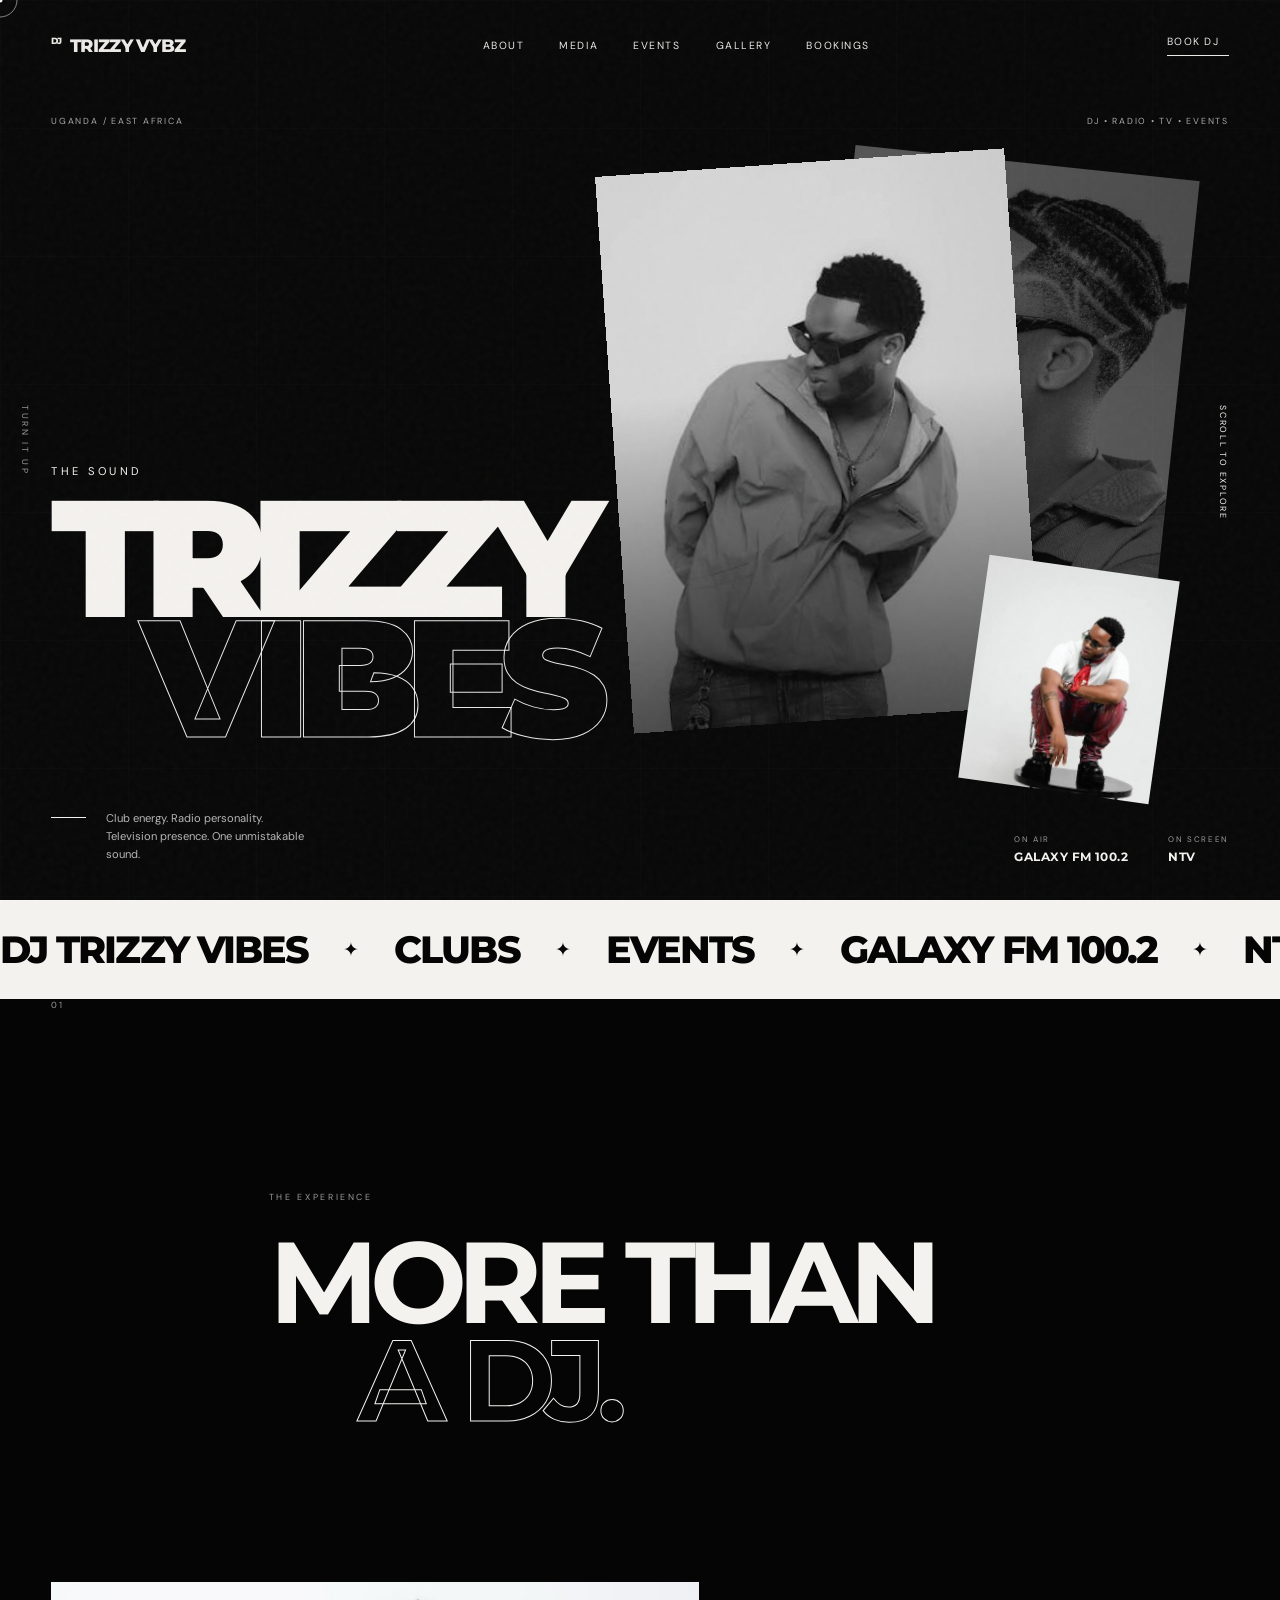
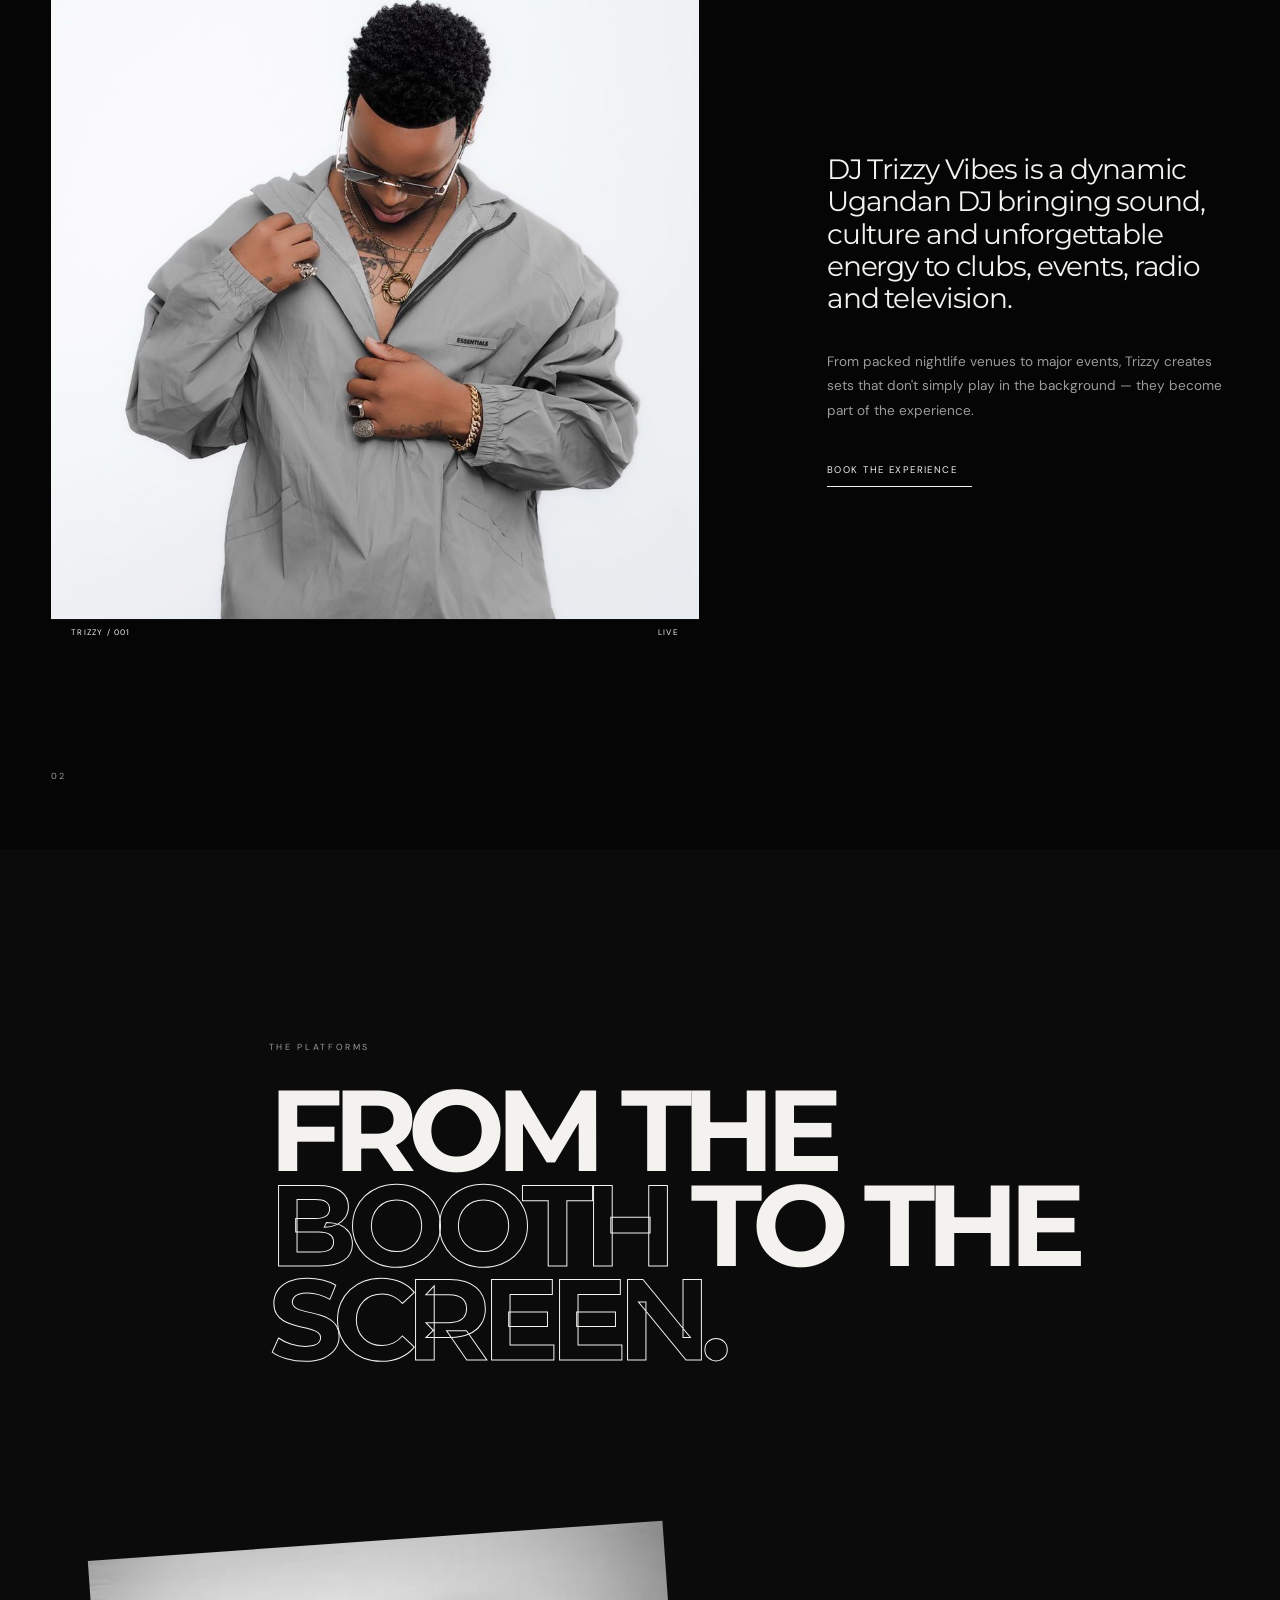
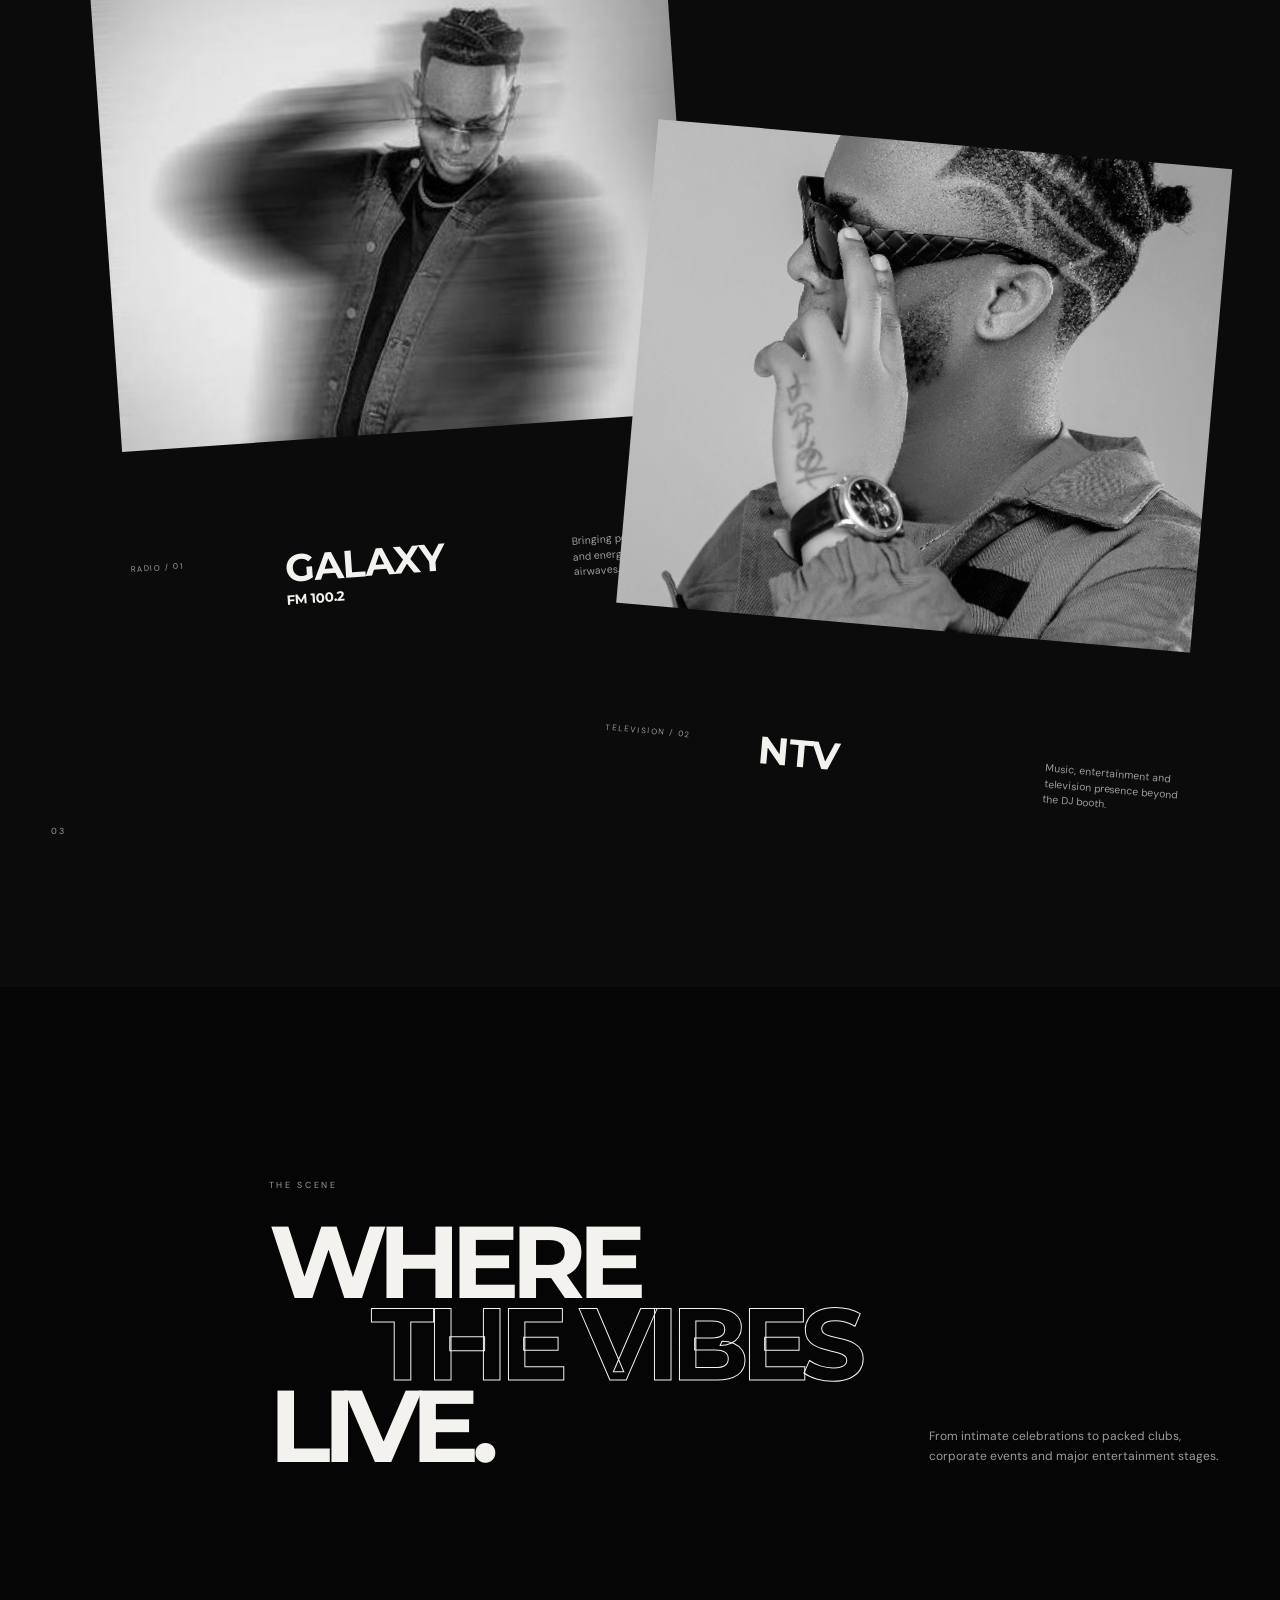
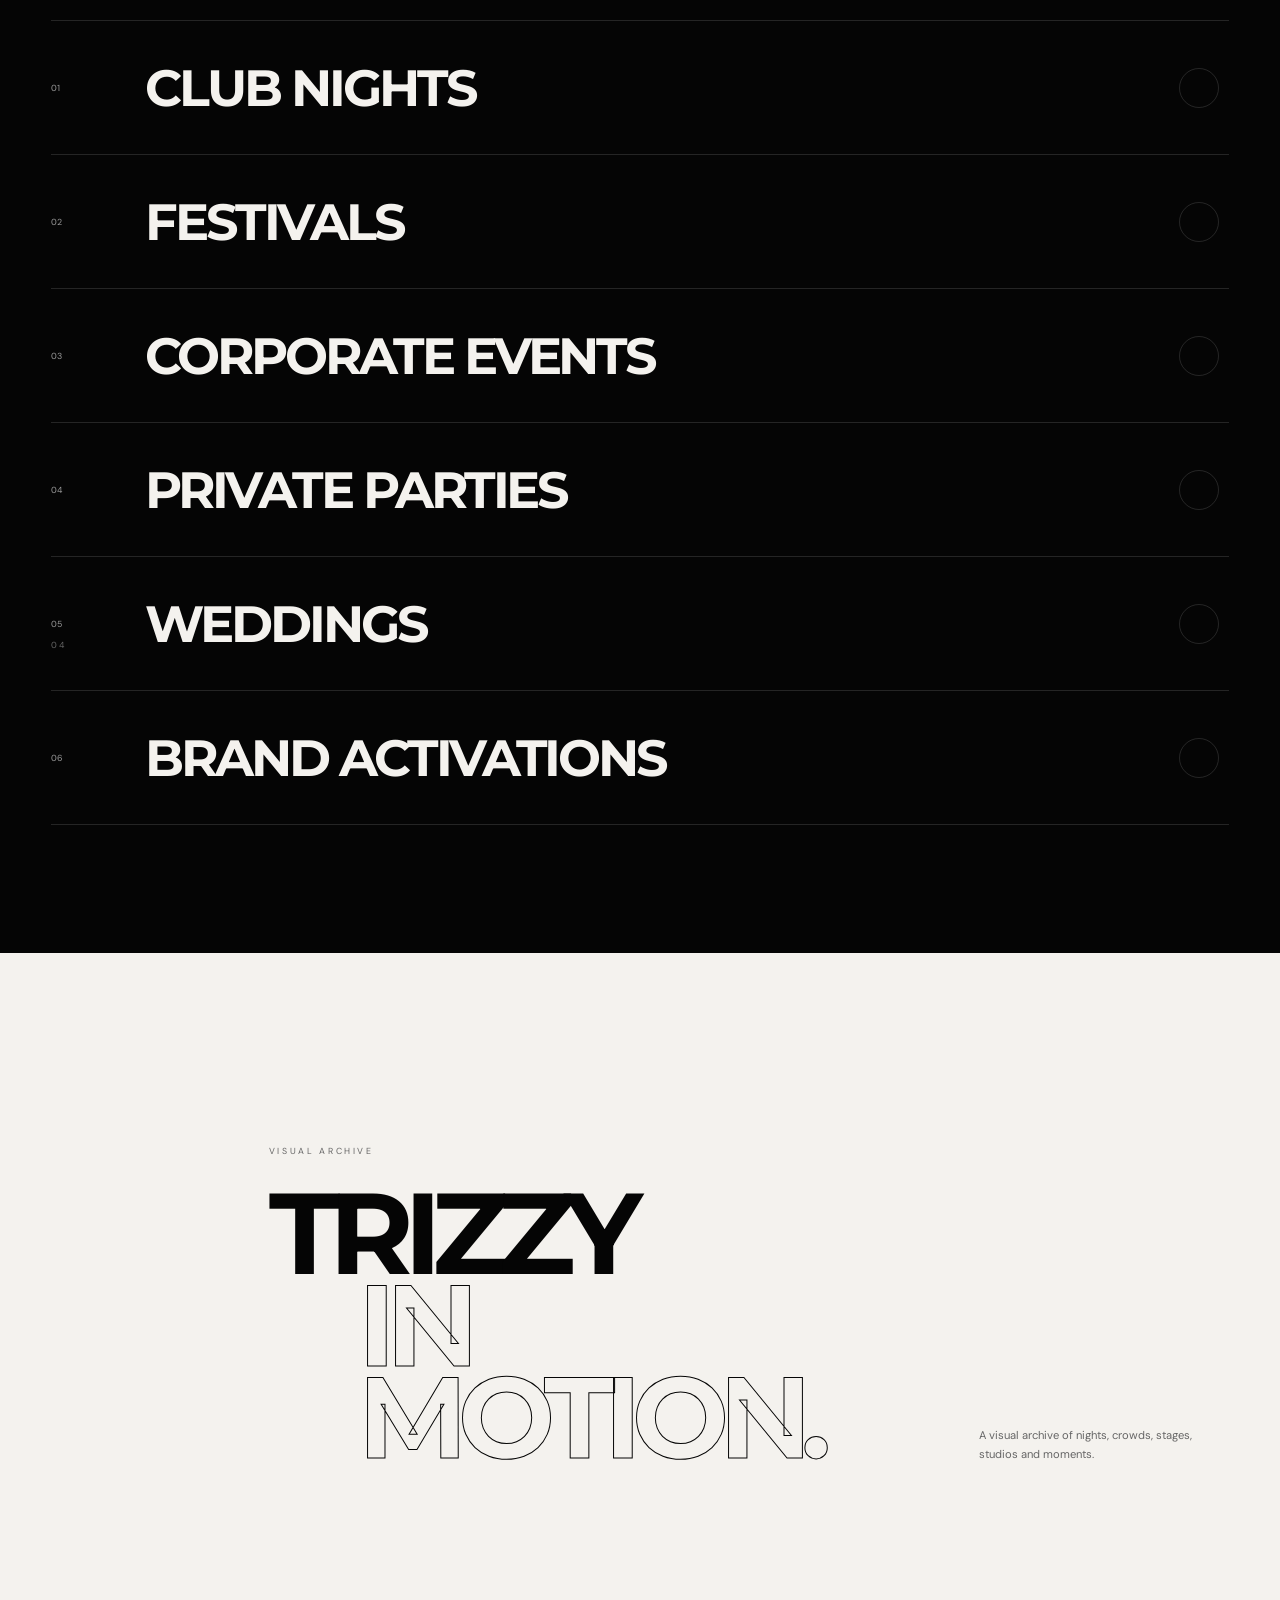
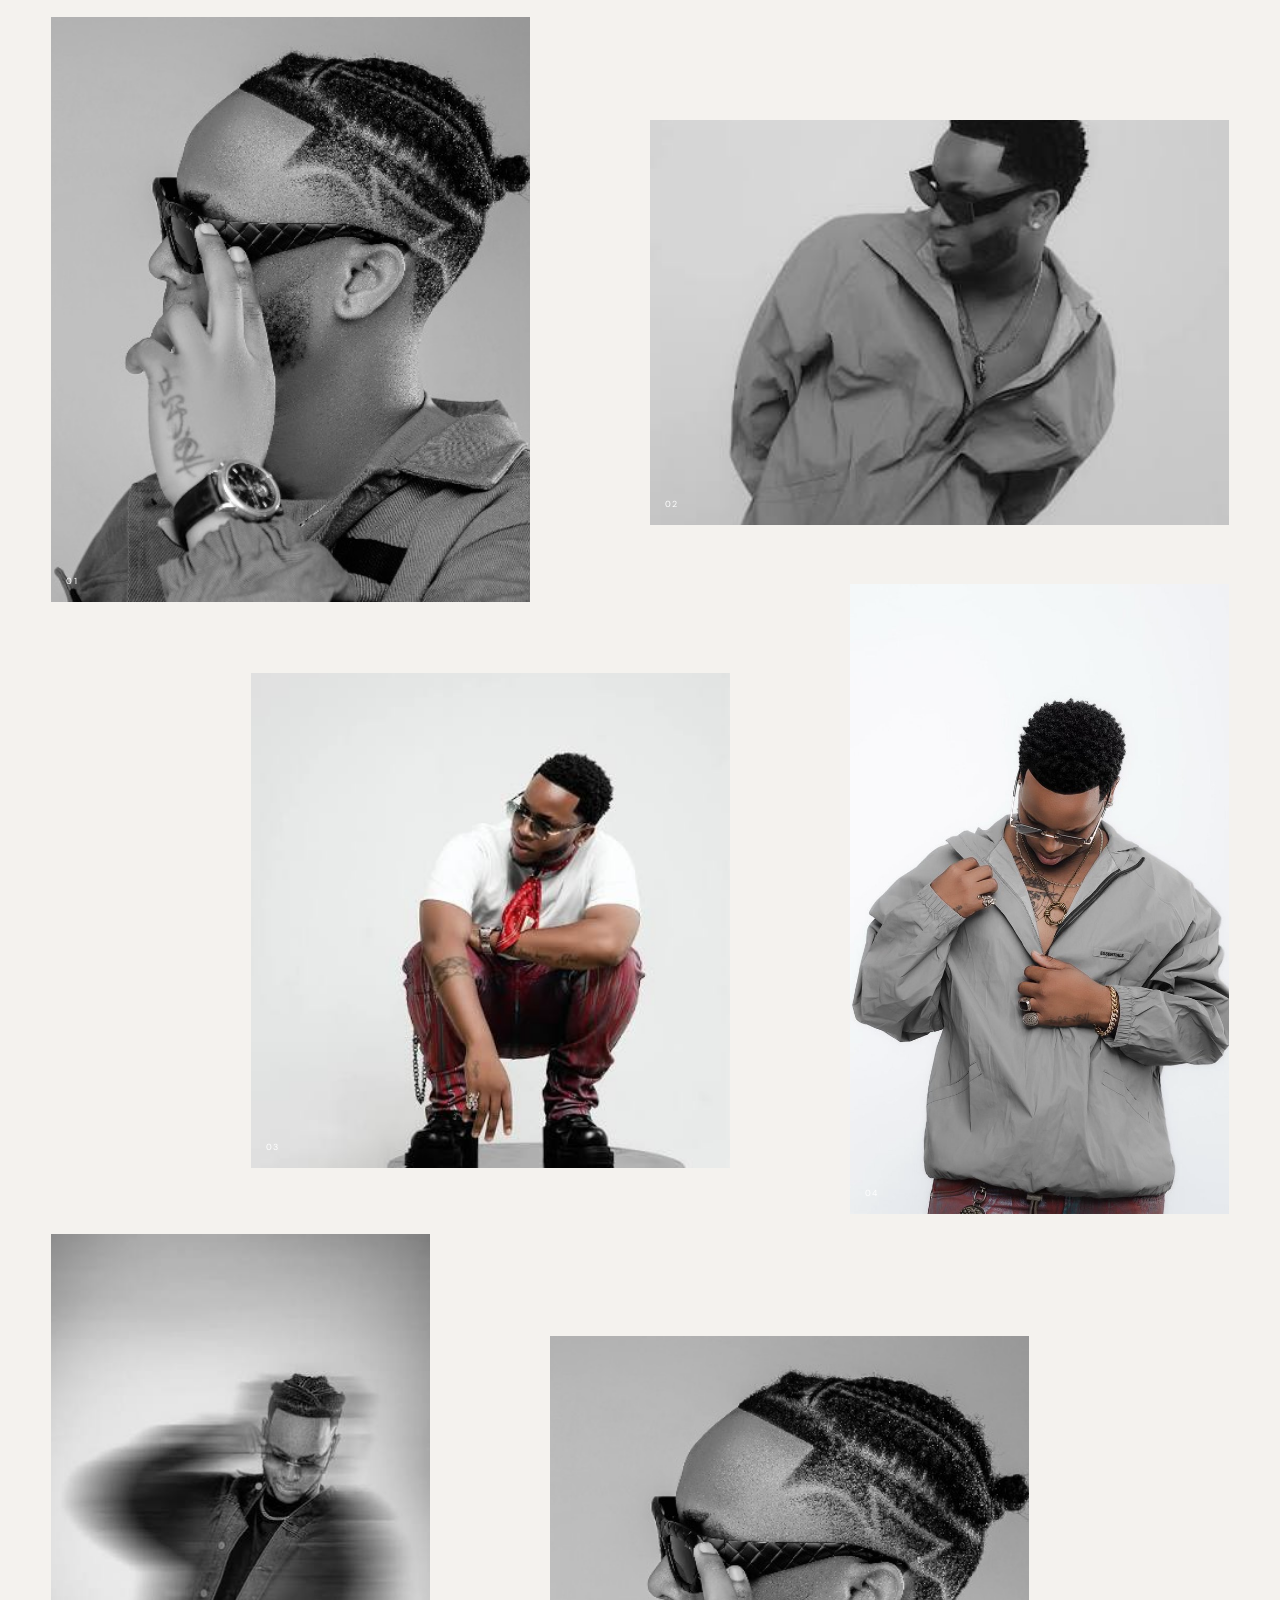
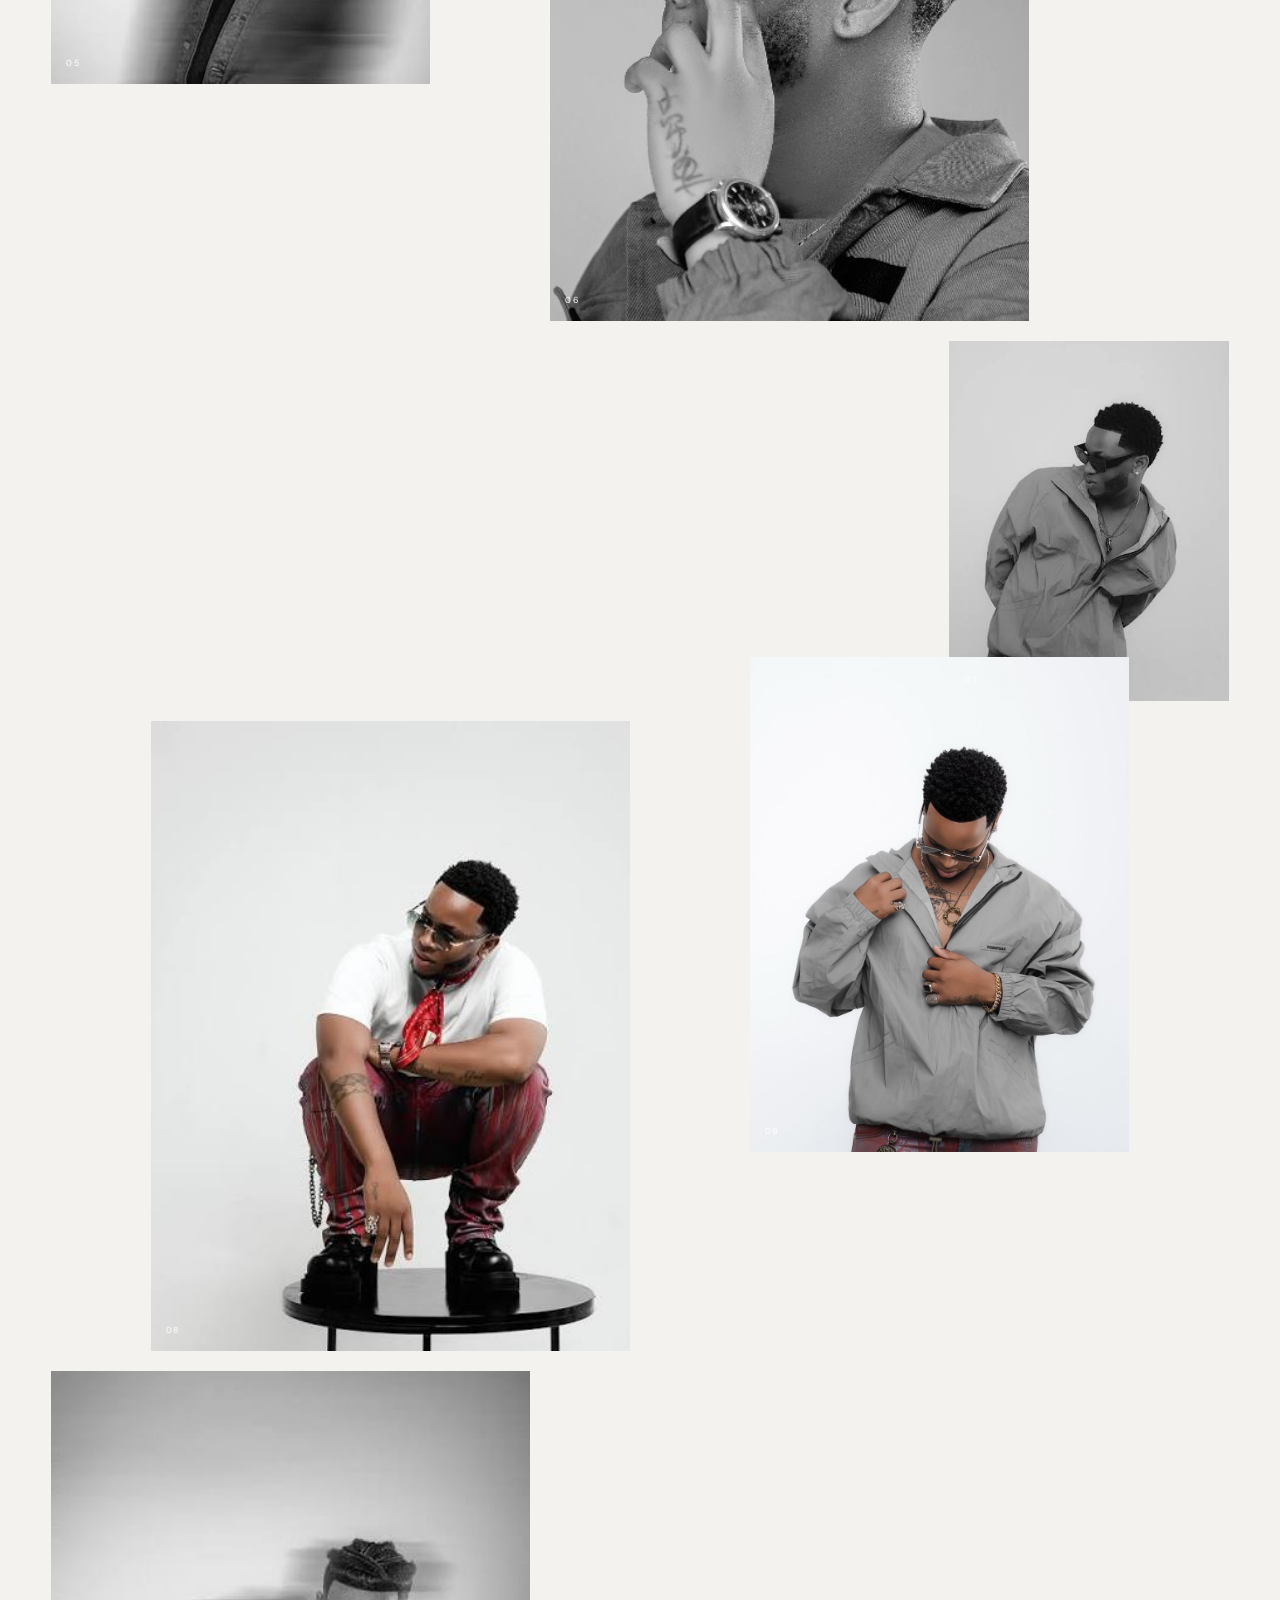
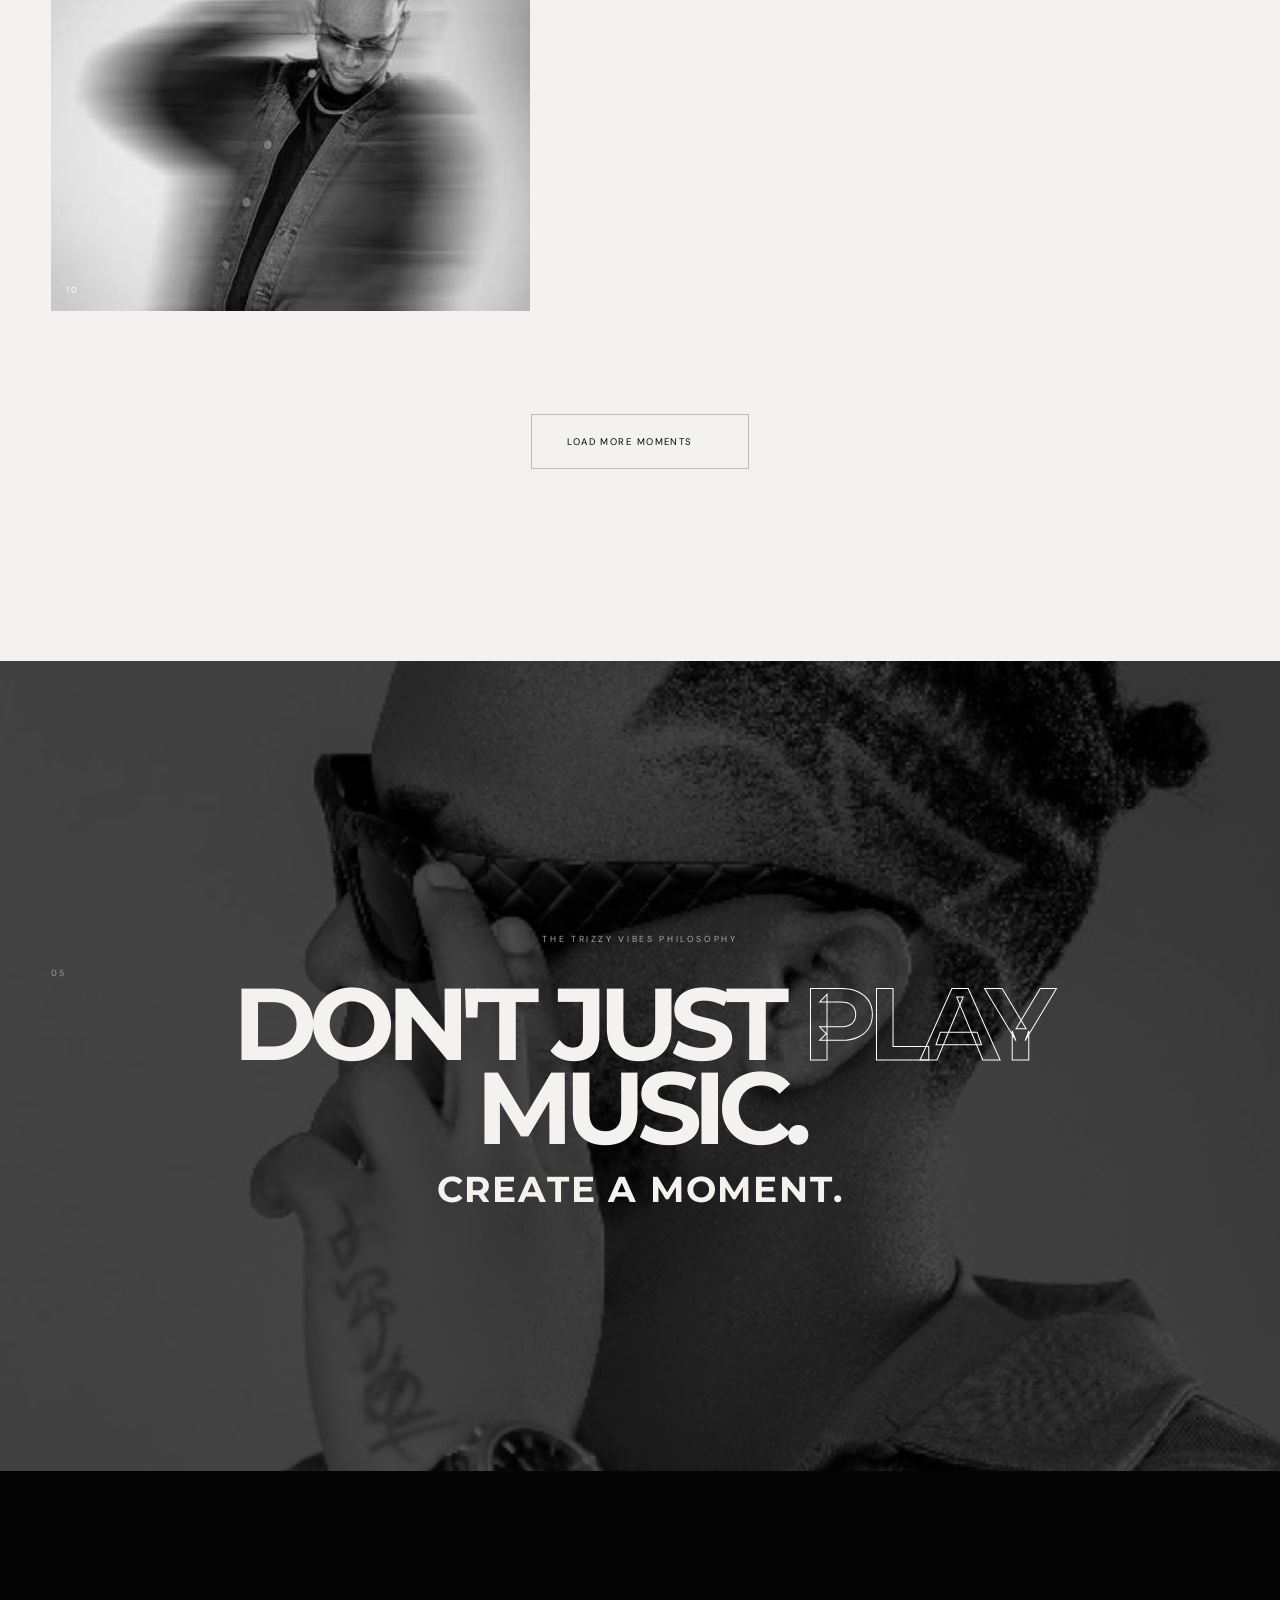
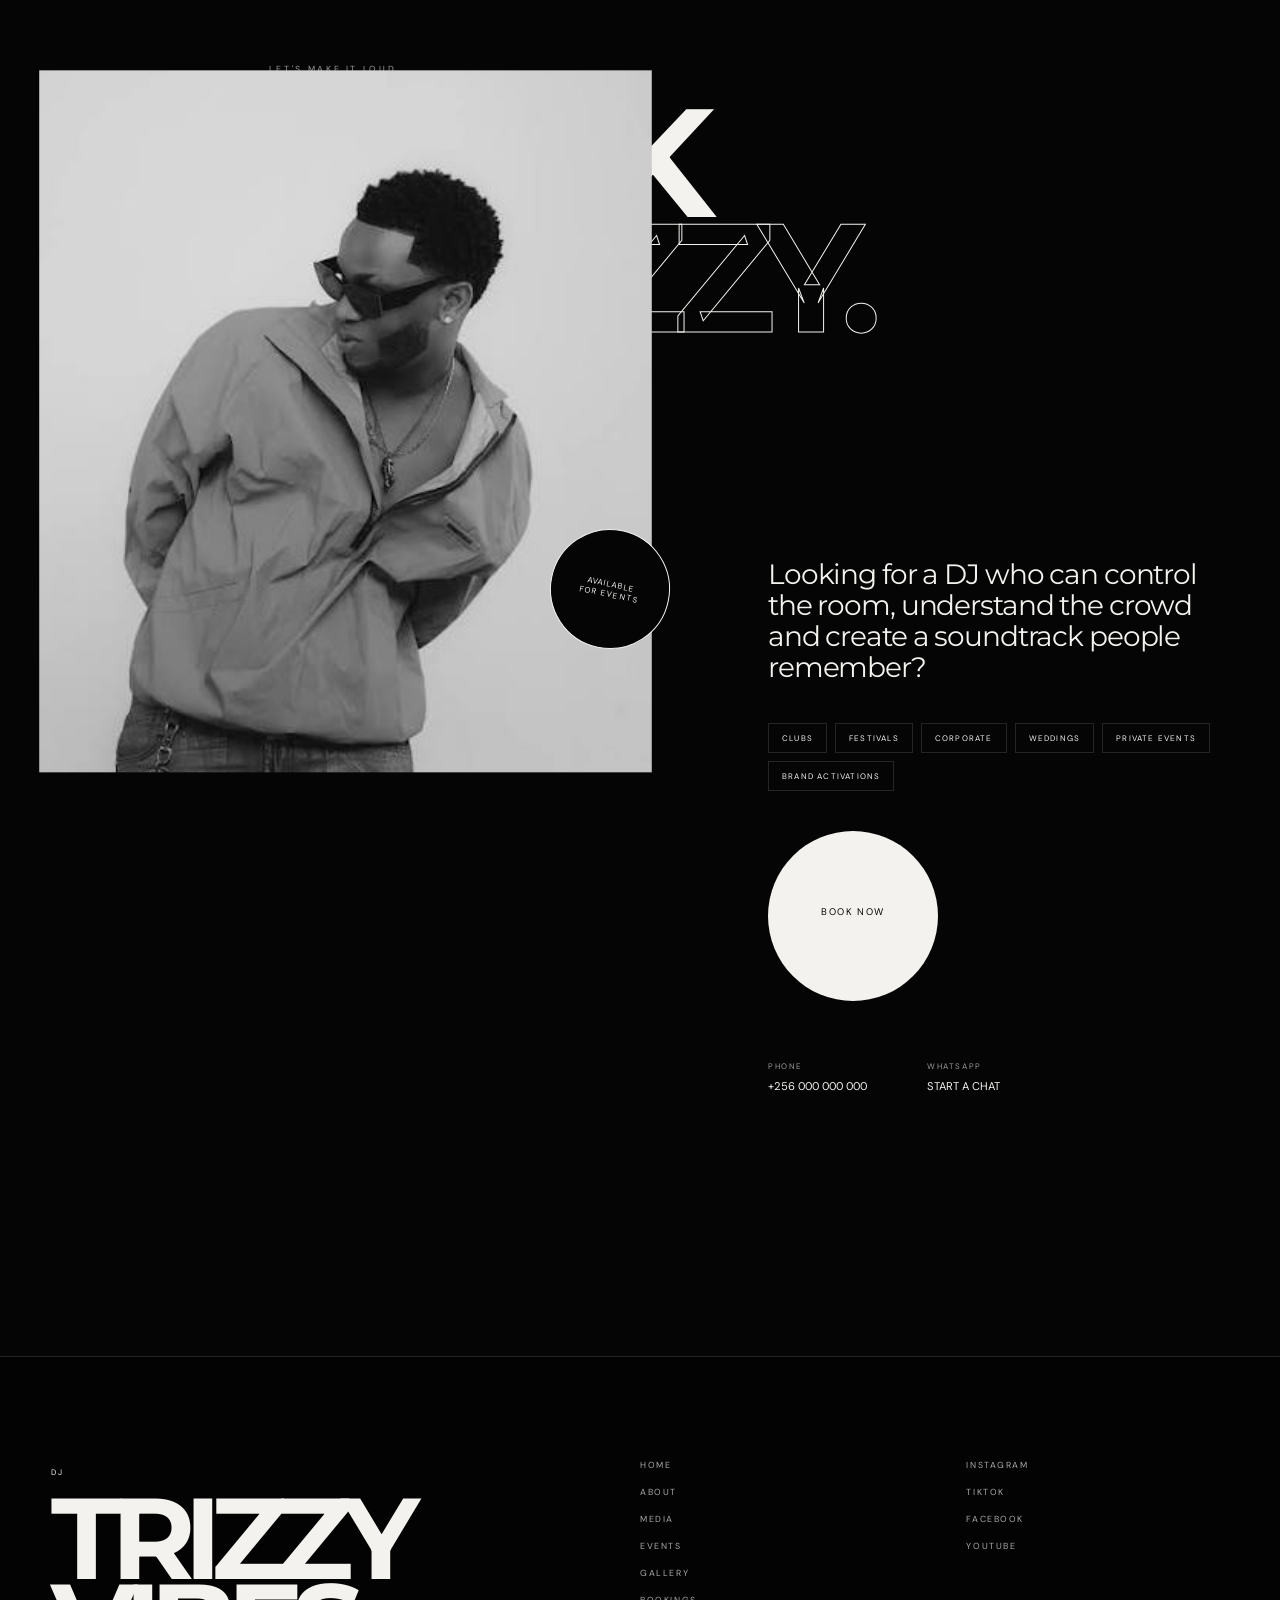
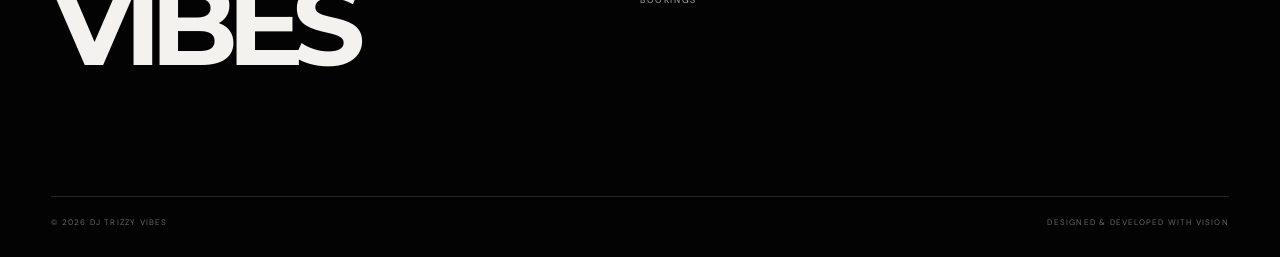
==== index.html @ 823237ed "Add files via upload" ====
<!DOCTYPE html>
<html lang="en">
<head>
    <meta charset="UTF-8">
    <meta name="viewport" content="width=device-width, initial-scale=1.0">

    <title>DJ Trizzy Vibes | DJ • Radio • Television • Events</title>

    <meta
        name="description"
        content="DJ Trizzy Vibes — club DJ, event DJ, Galaxy FM 100.2 personality and NTV talent."
    >

    <link rel="preconnect" href="https://fonts.googleapis.com">
    <link rel="preconnect" href="https://fonts.gstatic.com" crossorigin>

    <link
        href="https://fonts.googleapis.com/css2?family=DM+Sans:wght@300;400;500;600;700&family=Montserrat:wght@300;400;500;600;700;800;900&display=swap"
        rel="stylesheet"
    >

    <link
        rel="stylesheet"
        href="https://cdnjs.cloudflare.com/ajax/libs/remixicon/4.6.0/remixicon.min.css"
    >

    <link rel="stylesheet" href="style.css">
</head>

<body>

<!-- =========================================================
     PRELOADER
========================================================= -->

<div class="loader">
    <div class="loader-inner">
        <span>TRIZZY</span>
        <span>VIBES</span>
    </div>

    <div class="loader-line"></div>
</div>


<!-- =========================================================
     CUSTOM CURSOR
========================================================= -->

<div class="cursor"></div>
<div class="cursor-follower"></div>


<!-- =========================================================
     NAVIGATION
========================================================= -->

<header class="navbar">

    <a href="#home" class="logo">
        <span>DJ</span>
        TRIZZY VYBZ
    </a>

    <nav class="nav-links">
        <a href="#about">About</a>
        <a href="#media">Media</a>
        <a href="#events">Events</a>
        <a href="#gallery">Gallery</a>
        <a href="#booking">Bookings</a>
    </nav>

    <a href="#booking" class="nav-book">
        BOOK DJ
        <i class="ri-arrow-right-up-line"></i>
    </a>

    <button class="menu-toggle">
        <span></span>
        <span></span>
    </button>

</header>


<!-- =========================================================
     MOBILE MENU
========================================================= -->

<div class="mobile-menu">

    <div class="mobile-menu-inner">

        <span class="mobile-label">DJ TRIZZY VIBES</span>

        <a href="#about">01 / ABOUT</a>
        <a href="#media">02 / MEDIA</a>
        <a href="#events">03 / EVENTS</a>
        <a href="#gallery">04 / GALLERY</a>
        <a href="#booking">05 / BOOKINGS</a>

        <div class="mobile-socials">
            <a href="#"><i class="ri-instagram-line"></i></a>
            <a href="#"><i class="ri-facebook-fill"></i></a>
            <a href="#"><i class="ri-tiktok-line"></i></a>
            <a href="#"><i class="ri-youtube-line"></i></a>
        </div>

    </div>

</div>


<main>


<!-- =========================================================
     HERO
========================================================= -->

<section class="hero" id="home">

    <div class="hero-noise"></div>

    <div class="hero-grid"></div>

    <div class="hero-topline">
        <span>UGANDA / EAST AFRICA</span>
        <span>DJ • RADIO • TV • EVENTS</span>
    </div>


    <!-- BACK IMAGE -->

    <div class="hero-image hero-image-back">
        <img src="pics/1.jpg" alt="DJ Trizzy Vibes">
    </div>


    <!-- MAIN IMAGE -->

    <div class="hero-image hero-image-main">
        <img src="pics/2.jpg" alt="DJ Trizzy Vibes performing">
    </div>


    <!-- SMALL IMAGE -->

    <div class="hero-image hero-image-small">
        <img src="pics/3.jpg" alt="DJ Trizzy Vibes event">
    </div>


    <div class="hero-vertical">
        <span>TURN IT UP</span>
    </div>


    <div class="hero-title">

        <div class="title-small">
            THE SOUND
        </div>

        <h1>
            TRIZZY
        </h1>

        <h1 class="outline">
            VIBES
        </h1>

    </div>


    <div class="hero-bottom">

        <div class="hero-description">
            <span class="line"></span>

            <p>
                Club energy. Radio personality.
                Television presence.
                One unmistakable sound.
            </p>
        </div>


        <div class="hero-platforms">

            <div>
                <small>ON AIR</small>
                <strong>GALAXY FM 100.2</strong>
            </div>

            <div>
                <small>ON SCREEN</small>
                <strong>NTV</strong>
            </div>

        </div>

    </div>


    <a href="#gallery" class="hero-scroll">
        <span>SCROLL TO EXPLORE</span>
        <i class="ri-arrow-down-line"></i>
    </a>

</section>



<!-- =========================================================
     MARQUEE
========================================================= -->

<section class="marquee">

    <div class="marquee-track">

        <span>DJ TRIZZY VIBES</span>
        <i>✦</i>

        <span>CLUBS</span>
        <i>✦</i>

        <span>EVENTS</span>
        <i>✦</i>

        <span>GALAXY FM 100.2</span>
        <i>✦</i>

        <span>NTV</span>
        <i>✦</i>

        <span>DJ TRIZZY VIBES</span>
        <i>✦</i>

    </div>

</section>



<!-- =========================================================
     INTRO / ABOUT
========================================================= -->

<section class="intro section" id="about">

    <div class="section-number">01</div>

    <div class="intro-heading">

        <p class="eyebrow">THE EXPERIENCE</p>

        <h2>
            MORE THAN
            <span>A DJ.</span>
        </h2>

    </div>


    <div class="intro-content">

        <div class="intro-image reveal-image">

            <img src="pics/4.jpg" alt="DJ Trizzy Vibes">

            <div class="image-caption">
                <span>TRIZZY / 001</span>
                <span>LIVE</span>
            </div>

        </div>


        <div class="intro-text">

            <p class="large-text">
                DJ Trizzy Vibes is a dynamic Ugandan DJ bringing
                sound, culture and unforgettable energy to clubs,
                events, radio and television.
            </p>

            <p>
                From packed nightlife venues to major events,
                Trizzy creates sets that don't simply play in the
                background — they become part of the experience.
            </p>

            <a href="#booking" class="text-link">
                BOOK THE EXPERIENCE
                <i class="ri-arrow-right-up-line"></i>
            </a>

        </div>

    </div>

</section>



<!-- =========================================================
     MEDIA
========================================================= -->

<section class="media section" id="media">

    <div class="section-number">02</div>

    <div class="media-heading">

        <p class="eyebrow">THE PLATFORMS</p>

        <h2>
            FROM THE
            <span>BOOTH</span>
            TO THE
            <span>SCREEN.</span>
        </h2>

    </div>


    <div class="media-stage">


        <!-- GALAXY -->

        <div class="media-card galaxy">

            <div class="media-image">
                <img src="pics/5.jpg" alt="DJ Trizzy Vibes Galaxy FM">
            </div>

            <div class="media-info">

                <span>RADIO / 01</span>

                <h3>
                    GALAXY
                    <small>FM 100.2</small>
                </h3>

                <p>
                    Bringing personality, music and energy
                    to the airwaves.
                </p>

            </div>

        </div>


        <!-- NTV -->

        <div class="media-card ntv">

            <div class="media-image">
                <img src="pics/1.jpg" alt="DJ Trizzy Vibes NTV">
            </div>

            <div class="media-info">

                <span>TELEVISION / 02</span>

                <h3>
                    NTV
                </h3>

                <p>
                    Music, entertainment and television presence
                    beyond the DJ booth.
                </p>

            </div>

        </div>

    </div>

</section>



<!-- =========================================================
     EVENTS
========================================================= -->

<section class="events section" id="events">

    <div class="section-number">03</div>

    <div class="events-header">

        <div>

            <p class="eyebrow">THE SCENE</p>

            <h2>
                WHERE
                <span>THE VIBES</span>
                LIVE.
            </h2>

        </div>

        <p class="events-intro">
            From intimate celebrations to packed clubs,
            corporate events and major entertainment stages.
        </p>

    </div>


    <div class="event-list">

        <div class="event-row">

            <span>01</span>

            <h3>CLUB NIGHTS</h3>

            <span class="event-arrow">
                <i class="ri-arrow-right-up-line"></i>
            </span>

        </div>


        <div class="event-row">

            <span>02</span>

            <h3>FESTIVALS</h3>

            <span class="event-arrow">
                <i class="ri-arrow-right-up-line"></i>
            </span>

        </div>


        <div class="event-row">

            <span>03</span>

            <h3>CORPORATE EVENTS</h3>

            <span class="event-arrow">
                <i class="ri-arrow-right-up-line"></i>
            </span>

        </div>


        <div class="event-row">

            <span>04</span>

            <h3>PRIVATE PARTIES</h3>

            <span class="event-arrow">
                <i class="ri-arrow-right-up-line"></i>
            </span>

        </div>


        <div class="event-row">

            <span>05</span>

            <h3>WEDDINGS</h3>

            <span class="event-arrow">
                <i class="ri-arrow-right-up-line"></i>
            </span>

        </div>


        <div class="event-row">

            <span>06</span>

            <h3>BRAND ACTIVATIONS</h3>

            <span class="event-arrow">
                <i class="ri-arrow-right-up-line"></i>
            </span>

        </div>

    </div>

</section>



<!-- =========================================================
     MASSIVE GALLERY
========================================================= -->

<section class="gallery section" id="gallery">

    <div class="section-number">04</div>

    <div class="gallery-header">

        <div>

            <p class="eyebrow">VISUAL ARCHIVE</p>

            <h2>
                TRIZZY
                <span>IN MOTION.</span>
            </h2>

        </div>

        <p>
            A visual archive of nights, crowds,
            stages, studios and moments.
        </p>

    </div>


    <div class="gallery-grid" id="galleryGrid">

        <!-- JAVASCRIPT WILL LOAD IMAGES HERE -->

    </div>


    <button class="load-more" id="loadMore">

        <span>LOAD MORE MOMENTS</span>

        <i class="ri-add-line"></i>

    </button>

</section>



<!-- =========================================================
     QUOTE
========================================================= -->

<section class="quote">

    <div class="quote-bg">
        <img src="pics/1.jpg" alt="">
    </div>

    <div class="quote-overlay"></div>

    <div class="quote-content">

        <span>THE TRIZZY VIBES PHILOSOPHY</span>

        <h2>
            DON'T JUST
            <em>PLAY</em>
            MUSIC.
            <strong>CREATE A MOMENT.</strong>
        </h2>

    </div>

</section>



<!-- =========================================================
     BOOKING
========================================================= -->

<section class="booking section" id="booking">

    <div class="section-number">05</div>

    <div class="booking-top">

        <p class="eyebrow">LET'S MAKE IT LOUD</p>

        <h2>
            BOOK
            <span>TRIZZY.</span>
        </h2>

    </div>


    <div class="booking-content">

        <div class="booking-image">

            <img src="pics/2.jpg" alt="Book DJ Trizzy Vibes">

            <div class="booking-stamp">
                <span>AVAILABLE</span>
                <span>FOR EVENTS</span>
            </div>

        </div>


        <div class="booking-info">

            <p>
                Looking for a DJ who can control the room,
                understand the crowd and create a soundtrack
                people remember?
            </p>


            <div class="booking-types">

                <span>CLUBS</span>
                <span>FESTIVALS</span>
                <span>CORPORATE</span>
                <span>WEDDINGS</span>
                <span>PRIVATE EVENTS</span>
                <span>BRAND ACTIVATIONS</span>

            </div>


            <a href="tel:+256000000000" class="booking-button">

                <span>BOOK NOW</span>

                <i class="ri-arrow-right-up-line"></i>

            </a>


            <div class="booking-details">

                <div>
                    <small>PHONE</small>
                    <a href="tel:+256000000000">
                        +256 000 000 000
                    </a>
                </div>

                <div>
                    <small>WHATSAPP</small>
                    <a href="https://wa.me/256000000000">
                        START A CHAT
                    </a>
                </div>

            </div>

        </div>

    </div>

</section>



<!-- =========================================================
     FOOTER
========================================================= -->

<footer class="footer">

    <div class="footer-main">

        <div class="footer-brand">

            <span>DJ</span>

            <h2>
                TRIZZY
                <br>
                VIBES
            </h2>

        </div>


        <div class="footer-links">

            <a href="#home">HOME</a>
            <a href="#about">ABOUT</a>
            <a href="#media">MEDIA</a>
            <a href="#events">EVENTS</a>
            <a href="#gallery">GALLERY</a>
            <a href="#booking">BOOKINGS</a>

        </div>


        <div class="footer-socials">

            <a href="#">
                INSTAGRAM
                <i class="ri-arrow-right-up-line"></i>
            </a>

            <a href="#">
                TIKTOK
                <i class="ri-arrow-right-up-line"></i>
            </a>

            <a href="#">
                FACEBOOK
                <i class="ri-arrow-right-up-line"></i>
            </a>

            <a href="#">
                YOUTUBE
                <i class="ri-arrow-right-up-line"></i>
            </a>

        </div>

    </div>


    <div class="footer-bottom">

        <span>
            © 2026 DJ TRIZZY VIBES
        </span>

        <span>
            DESIGNED & DEVELOPED WITH VISION
        </span>

    </div>

</footer>

</main>



<!-- =========================================================
     IMAGE LIGHTBOX
========================================================= -->

<div class="lightbox" id="lightbox">

    <button class="lightbox-close">
        <i class="ri-close-line"></i>
    </button>

    <div class="lightbox-image">
        <img src="" alt="">
    </div>

    <div class="lightbox-counter">
        <span id="currentImage">01</span>
        /
        <span id="totalImages">01</span>
    </div>

    <button class="lightbox-prev">
        <i class="ri-arrow-left-line"></i>
    </button>

    <button class="lightbox-next">
        <i class="ri-arrow-right-line"></i>
    </button>

</div>


<script src="script.js"></script>

</body>
</html>
---- style.css ----
/* =========================================================
   DJ TRIZZY VIBES
   DARK EDITORIAL / VOGUE NIGHTLIFE
========================================================= */

:root {

    --black: #050505;
    --soft-black: #0a0a0a;
    --dark: #111111;
    --white: #f4f2ee;
    --grey: #9b9b9b;
    --line: rgba(255,255,255,.13);

    --accent: #d7ff3f;

    --container: 92vw;

}


/* =========================================================
   RESET
========================================================= */

* {
    margin: 0;
    padding: 0;
    box-sizing: border-box;
}

html {
    scroll-behavior: smooth;
}

body {

    background: var(--black);
    color: var(--white);

    font-family: "DM Sans", sans-serif;

    overflow-x: hidden;

}

body.loading {
    overflow: hidden;
}

img {

    width: 100%;
    height: 100%;

    object-fit: cover;

    display: block;

}

a {
    color: inherit;
    text-decoration: none;
}

button {
    font: inherit;
    color: inherit;
    border: 0;
    background: none;
    cursor: pointer;
}


/* =========================================================
   GRAIN
========================================================= */

body::before {

    content: "";

    position: fixed;

    inset: 0;

    pointer-events: none;

    z-index: 9998;

    opacity: .045;

    background-image:
        url("data:image/svg+xml,%3Csvg viewBox='0 0 180 180' xmlns='http://www.w3.org/2000/svg'%3E%3Cfilter id='n'%3E%3CfeTurbulence type='fractalNoise' baseFrequency='.8' numOctaves='3' stitchTiles='stitch'/%3E%3C/filter%3E%3Crect width='100%25' height='100%25' filter='url(%23n)' opacity='.7'/%3E%3C/svg%3E");

}


/* =========================================================
   PRELOADER
========================================================= */

.loader {

    position: fixed;

    inset: 0;

    z-index: 10000;

    background: var(--black);

    display: flex;

    flex-direction: column;

    align-items: center;

    justify-content: center;

    transition:
        opacity 1s ease,
        visibility 1s ease;

}

.loader.hide {

    opacity: 0;
    visibility: hidden;

}

.loader-inner {

    display: flex;

    flex-direction: column;

    align-items: center;

    overflow: hidden;

    font-family: "Montserrat", sans-serif;

    font-size: clamp(3rem, 8vw, 9rem);

    font-weight: 900;

    line-height: .78;

    letter-spacing: -.08em;

}

.loader-inner span:first-child {

    transform: translateY(100%);

    animation: loaderText 1s cubic-bezier(.76,0,.24,1) forwards;

}

.loader-inner span:last-child {

    transform: translateY(100%);

    animation:
        loaderText 1s .15s cubic-bezier(.76,0,.24,1) forwards;

}

.loader-line {

    width: 0;

    height: 1px;

    background: var(--white);

    margin-top: 35px;

    animation: loaderLine 1.8s .2s ease forwards;

}

@keyframes loaderText {

    to {
        transform: translateY(0);
    }

}

@keyframes loaderLine {

    to {
        width: 220px;
    }

}


/* =========================================================
   CURSOR
========================================================= */

.cursor,
.cursor-follower {

    position: fixed;

    pointer-events: none;

    z-index: 9999;

    border-radius: 50%;

    transform: translate(-50%, -50%);

}

.cursor {

    width: 5px;
    height: 5px;

    background: var(--white);

}

.cursor-follower {

    width: 35px;
    height: 35px;

    border: 1px solid rgba(255,255,255,.5);

    transition:
        width .3s ease,
        height .3s ease,
        background .3s ease;

}

.cursor-follower.active {

    width: 75px;
    height: 75px;

    background: rgba(255,255,255,.08);

}


/* =========================================================
   NAVBAR
========================================================= */

.navbar {

    position: fixed;

    top: 0;
    left: 0;

    width: 100%;

    height: 90px;

    padding: 0 4vw;

    display: flex;

    align-items: center;

    justify-content: space-between;

    z-index: 1000;

    mix-blend-mode: difference;

}

.logo {

    font-family: "Montserrat", sans-serif;

    font-size: 1.1rem;

    font-weight: 800;

    letter-spacing: -.04em;

}

.logo span {

    font-size: .55rem;

    vertical-align: top;

    margin-right: 4px;

}

.nav-links {

    display: flex;

    gap: 35px;

}

.nav-links a {

    font-size: .65rem;

    text-transform: uppercase;

    letter-spacing: .15em;

    position: relative;

}

.nav-links a::after {

    content: "";

    position: absolute;

    left: 0;
    bottom: -7px;

    width: 0;

    height: 1px;

    background: currentColor;

    transition: width .4s ease;

}

.nav-links a:hover::after {
    width: 100%;
}

.nav-book {

    display: flex;

    align-items: center;

    gap: 10px;

    font-size: .65rem;

    letter-spacing: .12em;

    border-bottom: 1px solid currentColor;

    padding-bottom: 7px;

}

.menu-toggle {
    display: none;
}


/* =========================================================
   MOBILE MENU
========================================================= */

.mobile-menu {

    position: fixed;

    inset: 0;

    background: var(--black);

    z-index: 999;

    transform: translateY(-100%);

    transition: transform .8s cubic-bezier(.76,0,.24,1);

}

.mobile-menu.active {

    transform: translateY(0);

}

.mobile-menu-inner {

    height: 100%;

    padding: 130px 8vw 50px;

    display: flex;

    flex-direction: column;

    justify-content: center;

}

.mobile-label {

    font-size: .6rem;

    letter-spacing: .2em;

    color: var(--grey);

    margin-bottom: 40px;

}

.mobile-menu a {

    font-family: "Montserrat", sans-serif;

    font-size: clamp(2.5rem, 10vw, 5rem);

    font-weight: 700;

    letter-spacing: -.06em;

    margin: 5px 0;

}

.mobile-socials {

    display: flex;

    gap: 20px;

    margin-top: 50px;

}


/* =========================================================
   HERO
========================================================= */

.hero {

    position: relative;

    height: 100svh;

    min-height: 700px;

    overflow: hidden;

    background: #080808;

}

.hero-grid {

    position: absolute;

    inset: 0;

    background-image:

        linear-gradient(
            rgba(255,255,255,.05) 1px,
            transparent 1px
        ),

        linear-gradient(
            90deg,
            rgba(255,255,255,.05) 1px,
            transparent 1px
        );

    background-size: 10vw 10vw;

    opacity: .25;

}

.hero-topline {

    position: absolute;

    top: 115px;

    left: 4vw;

    right: 4vw;

    display: flex;

    justify-content: space-between;

    font-size: .55rem;

    letter-spacing: .2em;

    color: rgba(255,255,255,.65);

    z-index: 5;

}


/* HERO IMAGES */

.hero-image {

    position: absolute;

    overflow: hidden;

    will-change: transform;

}

.hero-image img {

    transition: transform 1.4s cubic-bezier(.16,1,.3,1);

}

.hero-image-back {

    width: 27vw;

    height: 48vh;

    top: 18%;

    right: 8%;

    transform: rotate(6deg);

    opacity: .45;

}

.hero-image-main {

    width: 32vw;

    height: 62vh;

    top: 18%;

    right: 20%;

    z-index: 2;

    transform: rotate(-4deg);

}

.hero-image-main::after {

    content: "";

    position: absolute;

    inset: 0;

    background:
        linear-gradient(
            to bottom,
            transparent 40%,
            rgba(0,0,0,.6)
        );

}

.hero-image-small {

    width: 15vw;

    height: 25vh;

    bottom: 12%;

    right: 9%;

    z-index: 4;

    transform: rotate(8deg);

}


/* HERO TITLE */

.hero-title {

    position: absolute;

    left: 4vw;

    bottom: 18vh;

    z-index: 6;

    mix-blend-mode: normal;

}

.title-small {

    font-size: .7rem;

    letter-spacing: .3em;

    margin-bottom: 20px;

}

.hero-title h1 {

    font-family: "Montserrat", sans-serif;

    font-size: clamp(5rem, 13vw, 15rem);

    font-weight: 900;

    line-height: .72;

    letter-spacing: -.1em;

}

.hero-title .outline {

    color: transparent;

    -webkit-text-stroke: 1px rgba(255,255,255,.9);

    margin-left: 7vw;

}


/* HERO VERTICAL */

.hero-vertical {

    position: absolute;

    left: 1.5vw;

    top: 45%;

    writing-mode: vertical-rl;

    font-size: .55rem;

    letter-spacing: .3em;

    color: var(--grey);

}


/* HERO BOTTOM */

.hero-bottom {

    position: absolute;

    left: 4vw;
    right: 4vw;
    bottom: 4vh;

    display: flex;

    justify-content: space-between;

    align-items: flex-end;

    z-index: 8;

}

.hero-description {

    display: flex;

    gap: 20px;

    max-width: 260px;

}

.hero-description .line {

    width: 35px;

    height: 1px;

    background: var(--white);

    margin-top: 7px;

    flex-shrink: 0;

}

.hero-description p {

    font-size: .7rem;

    line-height: 1.6;

    color: rgba(255,255,255,.7);

}

.hero-platforms {

    display: flex;

    gap: 40px;

}

.hero-platforms div {

    display: flex;

    flex-direction: column;

    gap: 5px;

}

.hero-platforms small {

    font-size: .5rem;

    letter-spacing: .2em;

    color: var(--grey);

}

.hero-platforms strong {

    font-family: "Montserrat", sans-serif;

    font-size: .75rem;

    letter-spacing: .04em;

}

.hero-scroll {

    position: absolute;

    right: 4vw;

    top: 45%;

    writing-mode: vertical-rl;

    display: flex;

    gap: 15px;

    align-items: center;

    font-size: .55rem;

    letter-spacing: .2em;

    z-index: 10;

}

.hero-scroll i {

    animation: scrollArrow 1.5s infinite alternate;

}

@keyframes scrollArrow {

    from {
        transform: translateY(-5px);
    }

    to {
        transform: translateY(5px);
    }

}


/* =========================================================
   MARQUEE
========================================================= */

.marquee {

    overflow: hidden;

    border-top: 1px solid var(--line);

    border-bottom: 1px solid var(--line);

    padding: 25px 0;

    background: var(--white);

    color: var(--black);

}

.marquee-track {

    display: flex;

    align-items: center;

    gap: 35px;

    white-space: nowrap;

    width: max-content;

    animation: marquee 25s linear infinite;

}

.marquee-track span {

    font-family: "Montserrat", sans-serif;

    font-weight: 800;

    font-size: clamp(1.5rem, 3vw, 3rem);

    letter-spacing: -.05em;

}

.marquee-track i {

    font-style: normal;

    font-size: 1.2rem;

}

@keyframes marquee {

    to {
        transform: translateX(-50%);
    }

}


/* =========================================================
   GENERAL SECTION
========================================================= */

.section {

    position: relative;

    padding: 15vw 4vw;

}

.section-number {

    position: absolute;

    left: 4vw;
    top: 5vw;

    font-size: .55rem;

    letter-spacing: .2em;

    color: var(--grey);

}

.eyebrow {

    font-size: .55rem;

    letter-spacing: .3em;

    text-transform: uppercase;

    color: var(--grey);

}


/* =========================================================
   INTRO
========================================================= */

.intro-heading {

    margin-left: 17vw;

}

.intro-heading h2 {

    margin-top: 30px;

    max-width: 800px;

    font-family: "Montserrat", sans-serif;

    font-size: clamp(4rem, 9vw, 10rem);

    line-height: .85;

    letter-spacing: -.08em;

}

.intro-heading h2 span {

    color: transparent;

    -webkit-text-stroke: 1px var(--white);

    margin-left: 7vw;

}

.intro-content {

    margin-top: 12vw;

    display: grid;

    grid-template-columns: 55% 1fr;

    gap: 10vw;

    align-items: center;

}

.intro-image {

    position: relative;

    height: 75vh;

    overflow: hidden;

}

.intro-image img {

    transition: transform 1.5s cubic-bezier(.16,1,.3,1);

}

.intro-image:hover img {

    transform: scale(1.05);

}

.image-caption {

    position: absolute;

    bottom: 20px;

    left: 20px;
    right: 20px;

    display: flex;

    justify-content: space-between;

    font-size: .5rem;

    letter-spacing: .15em;

}

.intro-text {

    max-width: 430px;

}

.large-text {

    font-family: "Montserrat", sans-serif;

    font-size: clamp(1.4rem, 2.2vw, 2.2rem);

    line-height: 1.15;

    letter-spacing: -.04em;

    margin-bottom: 35px;

}

.intro-text > p:not(.large-text) {

    color: var(--grey);

    line-height: 1.8;

    font-size: .85rem;

}

.text-link {

    display: inline-flex;

    align-items: center;

    gap: 15px;

    margin-top: 40px;

    font-size: .6rem;

    letter-spacing: .15em;

    border-bottom: 1px solid var(--white);

    padding-bottom: 10px;

}


/* =========================================================
   MEDIA
========================================================= */

.media {

    background: #0b0b0b;

}

.media-heading {

    margin-left: 17vw;

}

.media-heading h2 {

    margin-top: 30px;

    max-width: 900px;

    font-family: "Montserrat", sans-serif;

    font-size: clamp(4rem, 9vw, 10rem);

    line-height: .82;

    letter-spacing: -.08em;

}

.media-heading h2 span {

    color: transparent;

    -webkit-text-stroke: 1px var(--white);

}

.media-stage {

    position: relative;

    height: 100vh;

    min-height: 700px;

    margin-top: 10vw;

}

.media-card {

    position: absolute;

    width: 45vw;

}

.media-card.galaxy {

    left: 5%;

    top: 5%;

    transform: rotate(-4deg);

}

.media-card.ntv {

    right: 2%;

    bottom: 0;

    transform: rotate(5deg);

}

.media-image {

    height: 65vh;

    overflow: hidden;

}

.media-info {

    display: grid;

    grid-template-columns: 1fr 2fr 1fr;

    gap: 20px;

    margin-top: 20px;

}

.media-info span {

    font-size: .5rem;

    letter-spacing: .2em;

    color: var(--grey);

}

.media-info h3 {

    font-family: "Montserrat", sans-serif;

    font-size: 3vw;

    line-height: .8;

}

.media-info h3 small {

    display: block;

    font-size: .35em;

    margin-top: 10px;

}

.media-info p {

    font-size: .65rem;

    line-height: 1.5;

    color: var(--grey);

}


/* =========================================================
   EVENTS
========================================================= */

.events {

    padding-bottom: 10vw;

}

.events-header {

    margin-left: 17vw;

    display: flex;

    justify-content: space-between;

    align-items: flex-end;

    gap: 50px;

}

.events-header h2 {

    margin-top: 30px;

    font-family: "Montserrat", sans-serif;

    font-size: clamp(4rem, 8vw, 9rem);

    line-height: .8;

    letter-spacing: -.08em;

}

.events-header h2 span {

    display: block;

    color: transparent;

    -webkit-text-stroke: 1px var(--white);

    margin-left: 8vw;

}

.events-intro {

    max-width: 300px;

    font-size: .75rem;

    line-height: 1.7;

    color: var(--grey);

}

.event-list {

    margin-top: 12vw;

    border-top: 1px solid var(--line);

}

.event-row {

    display: grid;

    grid-template-columns: 8% 1fr 50px;

    align-items: center;

    padding: 35px 0;

    border-bottom: 1px solid var(--line);

    transition:
        padding .5s ease,
        background .5s ease;

}

.event-row:hover {

    padding-left: 30px;
    padding-right: 30px;

    background: #101010;

}

.event-row > span:first-child {

    font-size: .55rem;

    color: var(--grey);

}

.event-row h3 {

    font-family: "Montserrat", sans-serif;

    font-size: clamp(1.7rem, 4vw, 4.5rem);

    letter-spacing: -.06em;

}

.event-arrow {

    width: 40px;
    height: 40px;

    border: 1px solid var(--line);

    border-radius: 50%;

    display: grid;

    place-items: center;

    transition:
        transform .5s ease,
        background .5s ease;

}

.event-row:hover .event-arrow {

    transform: rotate(45deg);

    background: var(--white);

    color: var(--black);

}


/* =========================================================
   GALLERY
========================================================= */

.gallery {

    background: var(--white);

    color: var(--black);

}

.gallery .section-number,
.gallery .eyebrow {

    color: #666;

}

.gallery-header {

    margin-left: 17vw;

    display: flex;

    justify-content: space-between;

    align-items: flex-end;

    gap: 50px;

}

.gallery-header h2 {

    margin-top: 30px;

    font-family: "Montserrat", sans-serif;

    font-size: clamp(4rem, 9vw, 10rem);

    line-height: .8;

    letter-spacing: -.09em;

}

.gallery-header h2 span {

    display: block;

    margin-left: 7vw;

    color: transparent;

    -webkit-text-stroke: 1px var(--black);

}

.gallery-header > p {

    max-width: 250px;

    font-size: .7rem;

    line-height: 1.7;

    color: #666;

}

.gallery-grid {

    margin-top: 12vw;

    display: grid;

    grid-template-columns: repeat(12, 1fr);

    gap: 20px;

}

.gallery-item {

    position: relative;

    overflow: hidden;

    background: #ddd;

    cursor: pointer;

}

.gallery-item:nth-child(1) {

    grid-column: 1 / 6;
    height: 65vh;

}

.gallery-item:nth-child(2) {

    grid-column: 7 / 13;
    height: 45vh;

    margin-top: 8vw;

}

.gallery-item:nth-child(3) {

    grid-column: 3 / 8;
    height: 55vh;

    margin-top: 4vw;

}

.gallery-item:nth-child(4) {

    grid-column: 9 / 13;
    height: 70vh;

    margin-top: -3vw;

}

.gallery-item:nth-child(5) {

    grid-column: 1 / 5;
    height: 50vh;

}

.gallery-item:nth-child(6) {

    grid-column: 6 / 11;
    height: 65vh;

    margin-top: 8vw;

}

.gallery-item:nth-child(7) {

    grid-column: 10 / 13;
    height: 40vh;

}

.gallery-item:nth-child(8) {

    grid-column: 2 / 7;
    height: 70vh;

}

.gallery-item:nth-child(9) {

    grid-column: 8 / 12;
    height: 55vh;

    margin-top: -5vw;

}

.gallery-item:nth-child(10) {

    grid-column: 1 / 6;
    height: 60vh;

}

.gallery-item:nth-child(n+11) {

    grid-column: span 4;
    height: 55vh;

}

.gallery-item img {

    transition:
        transform 1.2s cubic-bezier(.16,1,.3,1);

    filter: grayscale(15%);

}

.gallery-item:hover img {

    transform: scale(1.08);

}

.gallery-item::after {

    content: "";

    position: absolute;

    inset: 0;

    background:
        linear-gradient(
            to top,
            rgba(0,0,0,.35),
            transparent 50%
        );

    opacity: 0;

    transition: opacity .5s ease;

}

.gallery-item:hover::after {

    opacity: 1;

}

.gallery-number {

    position: absolute;

    bottom: 15px;
    left: 15px;

    z-index: 2;

    color: white;

    font-size: .55rem;

    letter-spacing: .15em;

}

.load-more {

    display: flex;

    align-items: center;

    justify-content: center;

    gap: 20px;

    margin: 8vw auto 0;

    padding: 20px 35px;

    border: 1px solid #bbb;

    color: var(--black);

    font-size: .6rem;

    letter-spacing: .15em;

    transition:
        background .4s ease,
        color .4s ease;

}

.load-more:hover {

    background: var(--black);

    color: var(--white);

}


/* =========================================================
   QUOTE
========================================================= */

.quote {

    position: relative;

    height: 90vh;

    min-height: 600px;

    overflow: hidden;

    display: flex;

    align-items: center;

    justify-content: center;

    text-align: center;

}

.quote-bg {

    position: absolute;

    inset: 0;

}

.quote-bg img {

    filter: grayscale(100%);

    transform: scale(1.08);

}

.quote-overlay {

    position: absolute;

    inset: 0;

    background: rgba(0,0,0,.65);

}

.quote-content {

    position: relative;

    z-index: 2;

    max-width: 1000px;

    padding: 20px;

}

.quote-content > span {

    font-size: .55rem;

    letter-spacing: .3em;

    color: #aaa;

}

.quote-content h2 {

    margin-top: 35px;

    font-family: "Montserrat", sans-serif;

    font-size: clamp(3.5rem, 8vw, 9rem);

    line-height: .82;

    letter-spacing: -.08em;

}

.quote-content em {

    color: transparent;

    -webkit-text-stroke: 1px white;

    font-style: normal;

}

.quote-content strong {

    display: block;

    font-size: .35em;

    letter-spacing: .05em;

    margin-top: 25px;

}


/* =========================================================
   BOOKING
========================================================= */

.booking-top {

    margin-left: 17vw;

}

.booking-top h2 {

    margin-top: 30px;

    font-family: "Montserrat", sans-serif;

    font-size: clamp(5rem, 12vw, 13rem);

    line-height: .75;

    letter-spacing: -.1em;

}

.booking-top h2 span {

    display: block;

    margin-left: 8vw;

    color: transparent;

    -webkit-text-stroke: 1px var(--white);

}

.booking-content {

    margin-top: 12vw;

    display: grid;

    grid-template-columns: 50% 1fr;

    gap: 10vw;

    align-items: center;

}

.booking-image {

    position: relative;

    height: 75vh;

}

.booking-stamp {

    position: absolute;

    right: -30px;

    top: 40px;

    width: 120px;
    height: 120px;

    border-radius: 50%;

    border: 1px solid var(--white);

    display: flex;

    flex-direction: column;

    justify-content: center;

    align-items: center;

    text-align: center;

    font-size: .5rem;

    letter-spacing: .15em;

    transform: rotate(12deg);

    background: var(--black);

}

.booking-info > p {

    max-width: 450px;

    font-family: "Montserrat", sans-serif;

    font-size: clamp(1.4rem, 2.2vw, 2.2rem);

    line-height: 1.1;

    letter-spacing: -.04em;

}

.booking-types {

    display: flex;

    flex-wrap: wrap;

    gap: 8px;

    margin: 40px 0;

}

.booking-types span {

    border: 1px solid var(--line);

    padding: 9px 13px;

    font-size: .5rem;

    letter-spacing: .15em;

}

.booking-button {

    width: 170px;
    height: 170px;

    border-radius: 50%;

    background: var(--white);

    color: var(--black);

    display: flex;

    flex-direction: column;

    align-items: center;

    justify-content: center;

    gap: 10px;

    font-size: .6rem;

    letter-spacing: .15em;

    transition:
        transform .5s ease;

}

.booking-button i {

    font-size: 1.3rem;

}

.booking-button:hover {

    transform: scale(1.08) rotate(5deg);

}

.booking-details {

    display: flex;

    gap: 60px;

    margin-top: 60px;

}

.booking-details div {

    display: flex;

    flex-direction: column;

    gap: 8px;

}

.booking-details small {

    font-size: .5rem;

    letter-spacing: .2em;

    color: var(--grey);

}

.booking-details a {

    font-size: .7rem;

}


/* =========================================================
   FOOTER
========================================================= */

.footer {

    padding: 8vw 4vw 30px;

    background: #030303;

    border-top: 1px solid var(--line);

}

.footer-main {

    display: grid;

    grid-template-columns: 2fr 1fr 1fr;

    gap: 5vw;

}

.footer-brand span {

    font-size: .5rem;

    letter-spacing: .2em;

}

.footer-brand h2 {

    margin-top: 15px;

    font-family: "Montserrat", sans-serif;

    font-size: clamp(4rem, 9vw, 10rem);

    line-height: .75;

    letter-spacing: -.1em;

}

.footer-links,
.footer-socials {

    display: flex;

    flex-direction: column;

    gap: 15px;

}

.footer-links a,
.footer-socials a {

    display: flex;

    justify-content: space-between;

    font-size: .55rem;

    letter-spacing: .18em;

    color: #aaa;

}

.footer-links a:hover,
.footer-socials a:hover {

    color: white;

}

.footer-bottom {

    margin-top: 10vw;

    padding-top: 20px;

    border-top: 1px solid var(--line);

    display: flex;

    justify-content: space-between;

    font-size: .5rem;

    letter-spacing: .15em;

    color: #666;

}


/* =========================================================
   LIGHTBOX
========================================================= */

.lightbox {

    position: fixed;

    inset: 0;

    background: rgba(0,0,0,.96);

    z-index: 5000;

    display: flex;

    align-items: center;

    justify-content: center;

    opacity: 0;

    visibility: hidden;

    transition:
        opacity .5s ease,
        visibility .5s ease;

}

.lightbox.active {

    opacity: 1;

    visibility: visible;

}

.lightbox-image {

    width: min(80vw, 1000px);

    height: 85vh;

}

.lightbox-image img {

    object-fit: contain;

}

.lightbox-close,
.lightbox-prev,
.lightbox-next {

    position: absolute;

    width: 50px;
    height: 50px;

    border: 1px solid rgba(255,255,255,.3);

    border-radius: 50%;

    display: grid;

    place-items: center;

    transition:
        background .3s ease,
        color .3s ease;

}

.lightbox-close:hover,
.lightbox-prev:hover,
.lightbox-next:hover {

    background: white;

    color: black;

}

.lightbox-close {

    top: 30px;
    right: 30px;

}

.lightbox-prev {

    left: 30px;

}

.lightbox-next {

    right: 30px;

}

.lightbox-counter {

    position: absolute;

    bottom: 30px;

    left: 50%;

    transform: translateX(-50%);

    font-size: .6rem;

    letter-spacing: .2em;

}


/* =========================================================
   RESPONSIVE
========================================================= */

@media (max-width: 900px) {

    .nav-links,
    .nav-book {

        display: none;

    }

    .menu-toggle {

        display: flex;

        width: 35px;
        height: 25px;

        flex-direction: column;

        justify-content: center;

        gap: 7px;

    }

    .menu-toggle span {

        display: block;

        width: 100%;
        height: 1px;

        background: white;

    }


    /* HERO */

    .hero-image-back {

        width: 40vw;
        height: 35vh;

        top: 18%;
        right: 3%;

    }

    .hero-image-main {

        width: 55vw;
        height: 48vh;

        top: 22%;
        right: 15%;

    }

    .hero-image-small {

        width: 28vw;
        height: 22vh;

        bottom: 15%;
        right: 5%;

    }

    .hero-title {

        bottom: 22%;

    }

    .hero-title h1 {

        font-size: clamp(4.5rem, 18vw, 9rem);

    }

    .hero-title .outline {

        margin-left: 4vw;

    }

    .hero-platforms {

        display: none;

    }

    .hero-scroll {

        display: none;

    }


    /* SECTIONS */

    .section {

        padding: 25vw 5vw;

    }

    .section-number {

        left: 5vw;
        top: 10vw;

    }

    .intro-heading,
    .media-heading,
    .events-header,
    .gallery-header,
    .booking-top {

        margin-left: 12vw;

    }

    .intro-content,
    .booking-content {

        grid-template-columns: 1fr;

        gap: 60px;

    }

    .intro-image,
    .booking-image {

        height: 65vh;

    }


    /* MEDIA */

    .media-stage {

        height: auto;

        min-height: 0;

        display: flex;

        flex-direction: column;

        gap: 100px;

    }

    .media-card {

        position: relative;

        width: 85%;

    }

    .media-card.galaxy {

        left: auto;
        top: auto;

    }

    .media-card.ntv {

        right: auto;
        bottom: auto;

        margin-left: 15%;

    }

    .media-image {

        height: 60vh;

    }

    .media-info {

        grid-template-columns: 1fr 1fr;

    }

    .media-info p {

        grid-column: 2;

    }


    /* EVENTS */

    .events-header {

        display: block;

    }

    .events-intro {

        margin-top: 40px;

    }


    /* GALLERY */

    .gallery-header {

        display: block;

    }

    .gallery-header > p {

        margin-top: 40px;

    }

    .gallery-grid {

        grid-template-columns: repeat(2, 1fr);

        gap: 12px;

    }

    .gallery-item,
    .gallery-item:nth-child(n) {

        grid-column: auto;

        margin-top: 0;

        height: 55vw;

    }

    .gallery-item:nth-child(3n) {

        height: 75vw;

    }


    /* FOOTER */

    .footer-main {

        grid-template-columns: 1fr 1fr;

    }

    .footer-brand {

        grid-column: 1 / -1;

    }

}


@media (max-width: 600px) {

    .navbar {

        height: 75px;

        padding: 0 5vw;

    }

    .hero-topline {

        top: 95px;

        left: 5vw;
        right: 5vw;

    }

    .hero-topline span:last-child {

        display: none;

    }

    .hero {

        min-height: 650px;

    }

    .hero-image-main {

        width: 62vw;

        height: 43vh;

        right: 8%;

    }

    .hero-image-back {

        width: 45vw;

        height: 32vh;

        right: 0;

    }

    .hero-image-small {

        width: 30vw;

        height: 20vh;

    }

    .hero-title {

        left: 5vw;

        bottom: 20%;

    }

    .hero-title h1 {

        font-size: 19vw;

    }

    .hero-bottom {

        left: 5vw;
        right: 5vw;

    }

    .hero-description {

        max-width: 220px;

    }

    .section {

        padding: 30vw 5vw;

    }

    .intro-heading,
    .media-heading,
    .events-header,
    .gallery-header,
    .booking-top {

        margin-left: 10vw;

    }

    .intro-heading h2,
    .media-heading h2,
    .events-header h2,
    .gallery-header h2 {

        font-size: 18vw;

    }

    .intro-image,
    .booking-image {

        height: 60vh;

    }

    .media-card {

        width: 92%;

    }

    .media-card.ntv {

        margin-left: 8%;

    }

    .media-image {

        height: 55vh;

    }

    .event-row {

        grid-template-columns: 35px 1fr 35px;

        padding: 25px 0;

    }

    .event-row h3 {

        font-size: 7vw;

    }

    .event-row:hover {

        padding-left: 10px;
        padding-right: 10px;

    }

    .gallery-grid {

        gap: 8px;

    }

    .gallery-item,
    .gallery-item:nth-child(n) {

        height: 58vw;

    }

    .quote {

        height: 75vh;

    }

    .quote-content h2 {

        font-size: 14vw;

    }

    .booking-button {

        width: 145px;
        height: 145px;

    }

    .booking-details {

        flex-direction: column;

        gap: 25px;

    }

    .footer-main {

        grid-template-columns: 1fr;

    }

    .footer-bottom {

        flex-direction: column;

        gap: 10px;

    }

    .cursor,
    .cursor-follower {

        display: none;

    }

    .lightbox-image {

        width: 90vw;

        height: 75vh;

    }

    .lightbox-prev {

        left: 10px;

    }

    .lightbox-next {

        right: 10px;

    }

}
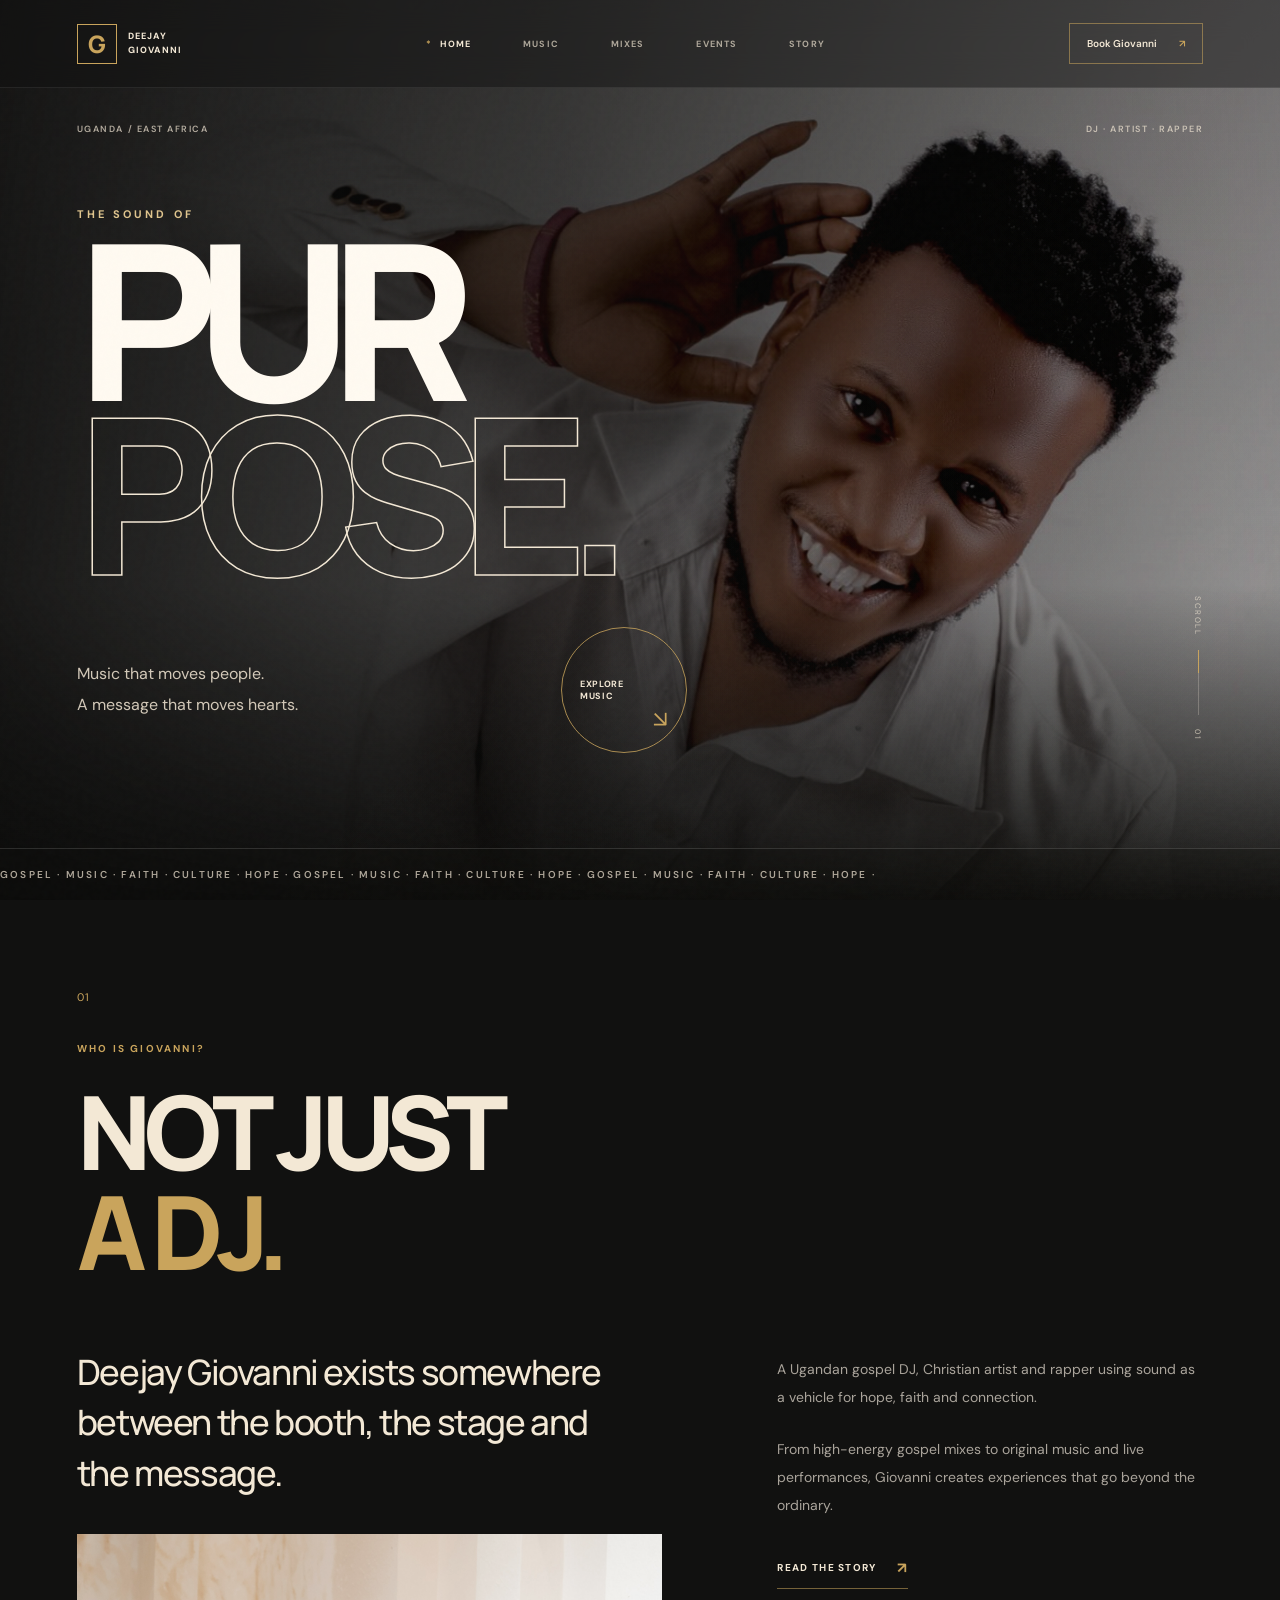
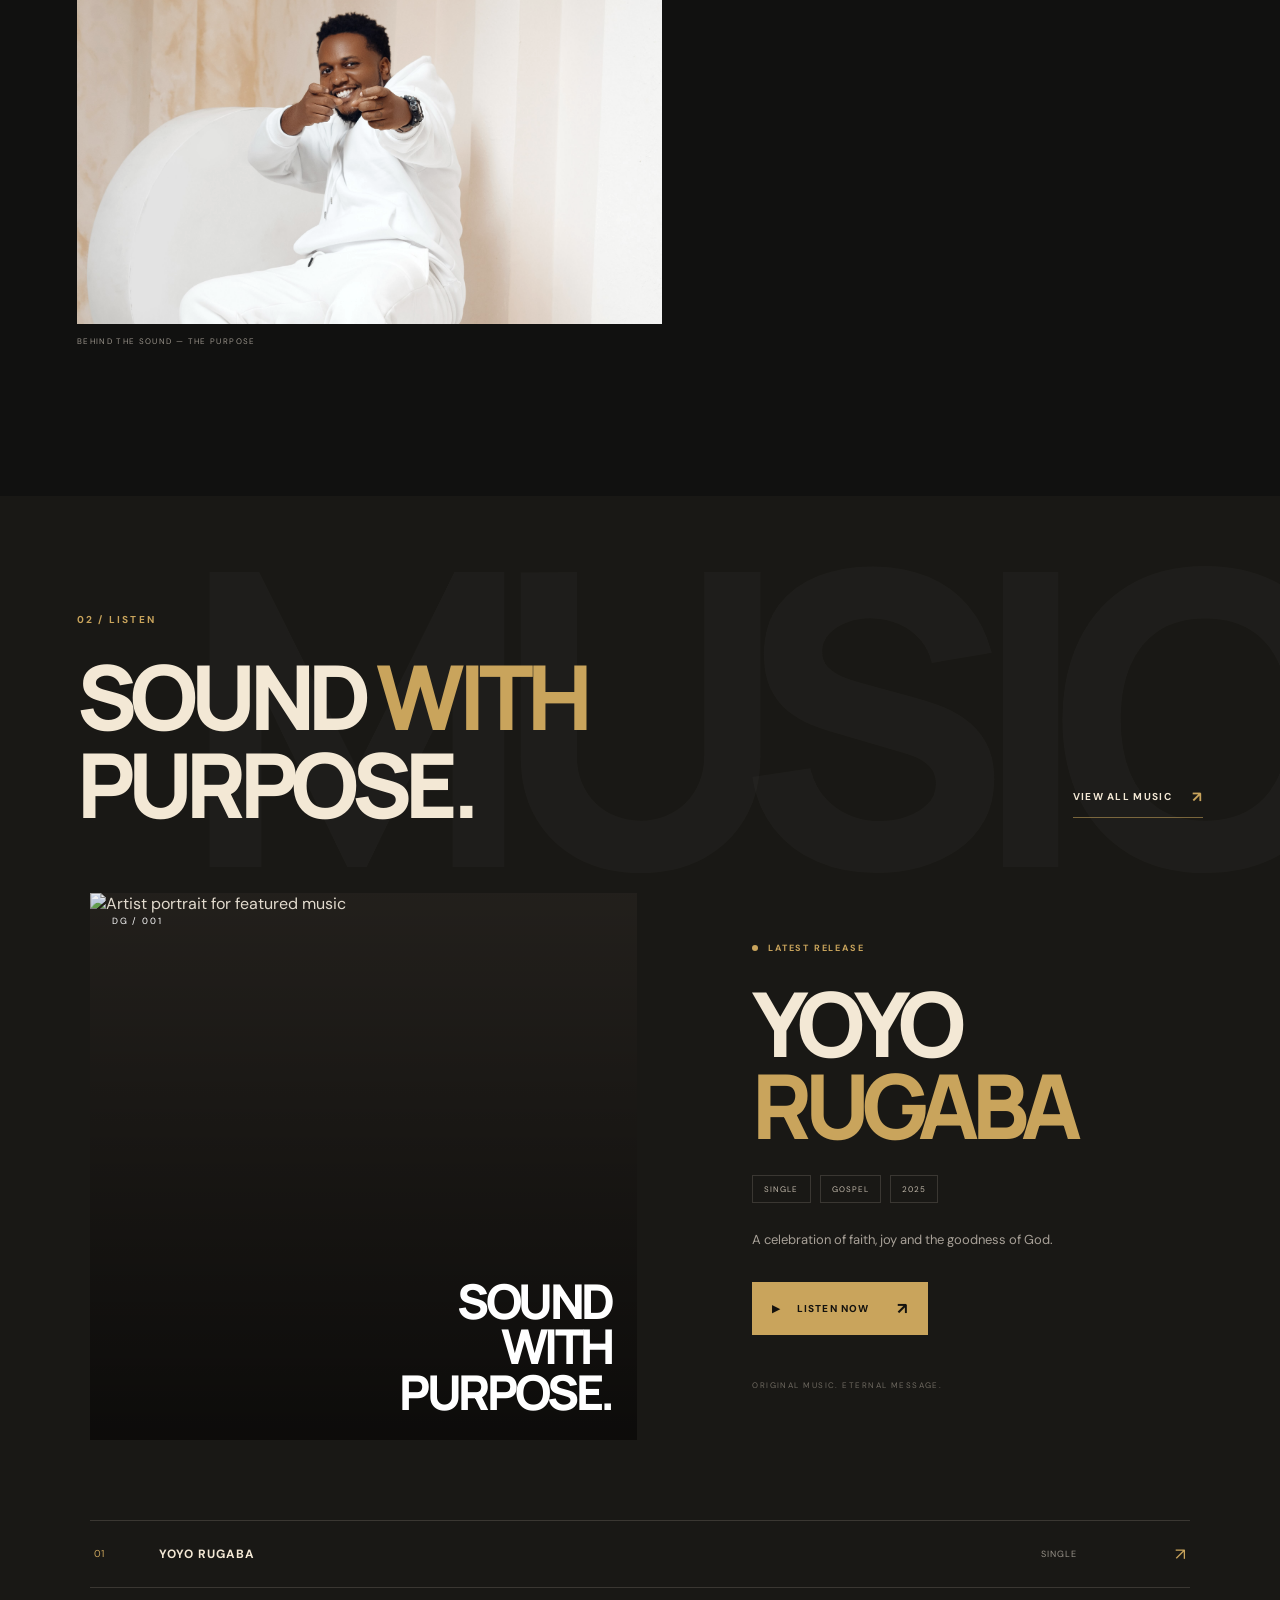
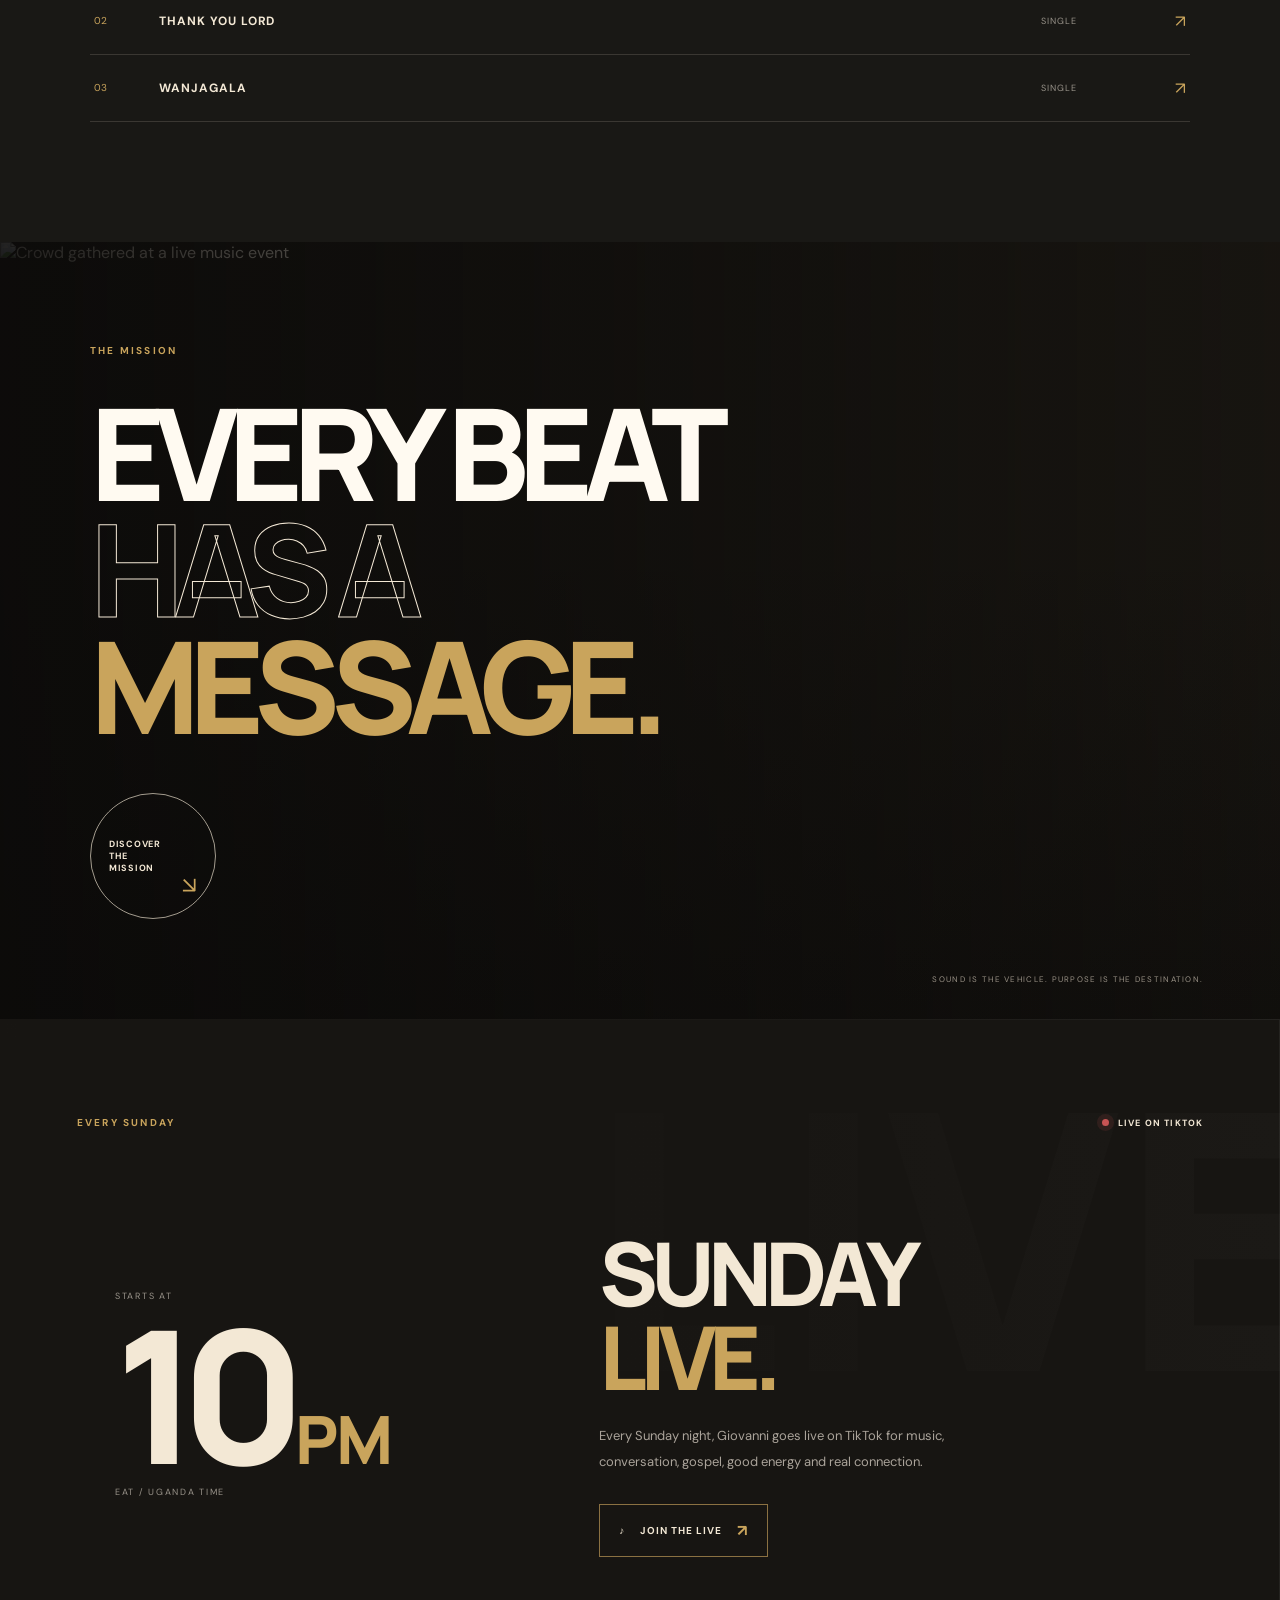
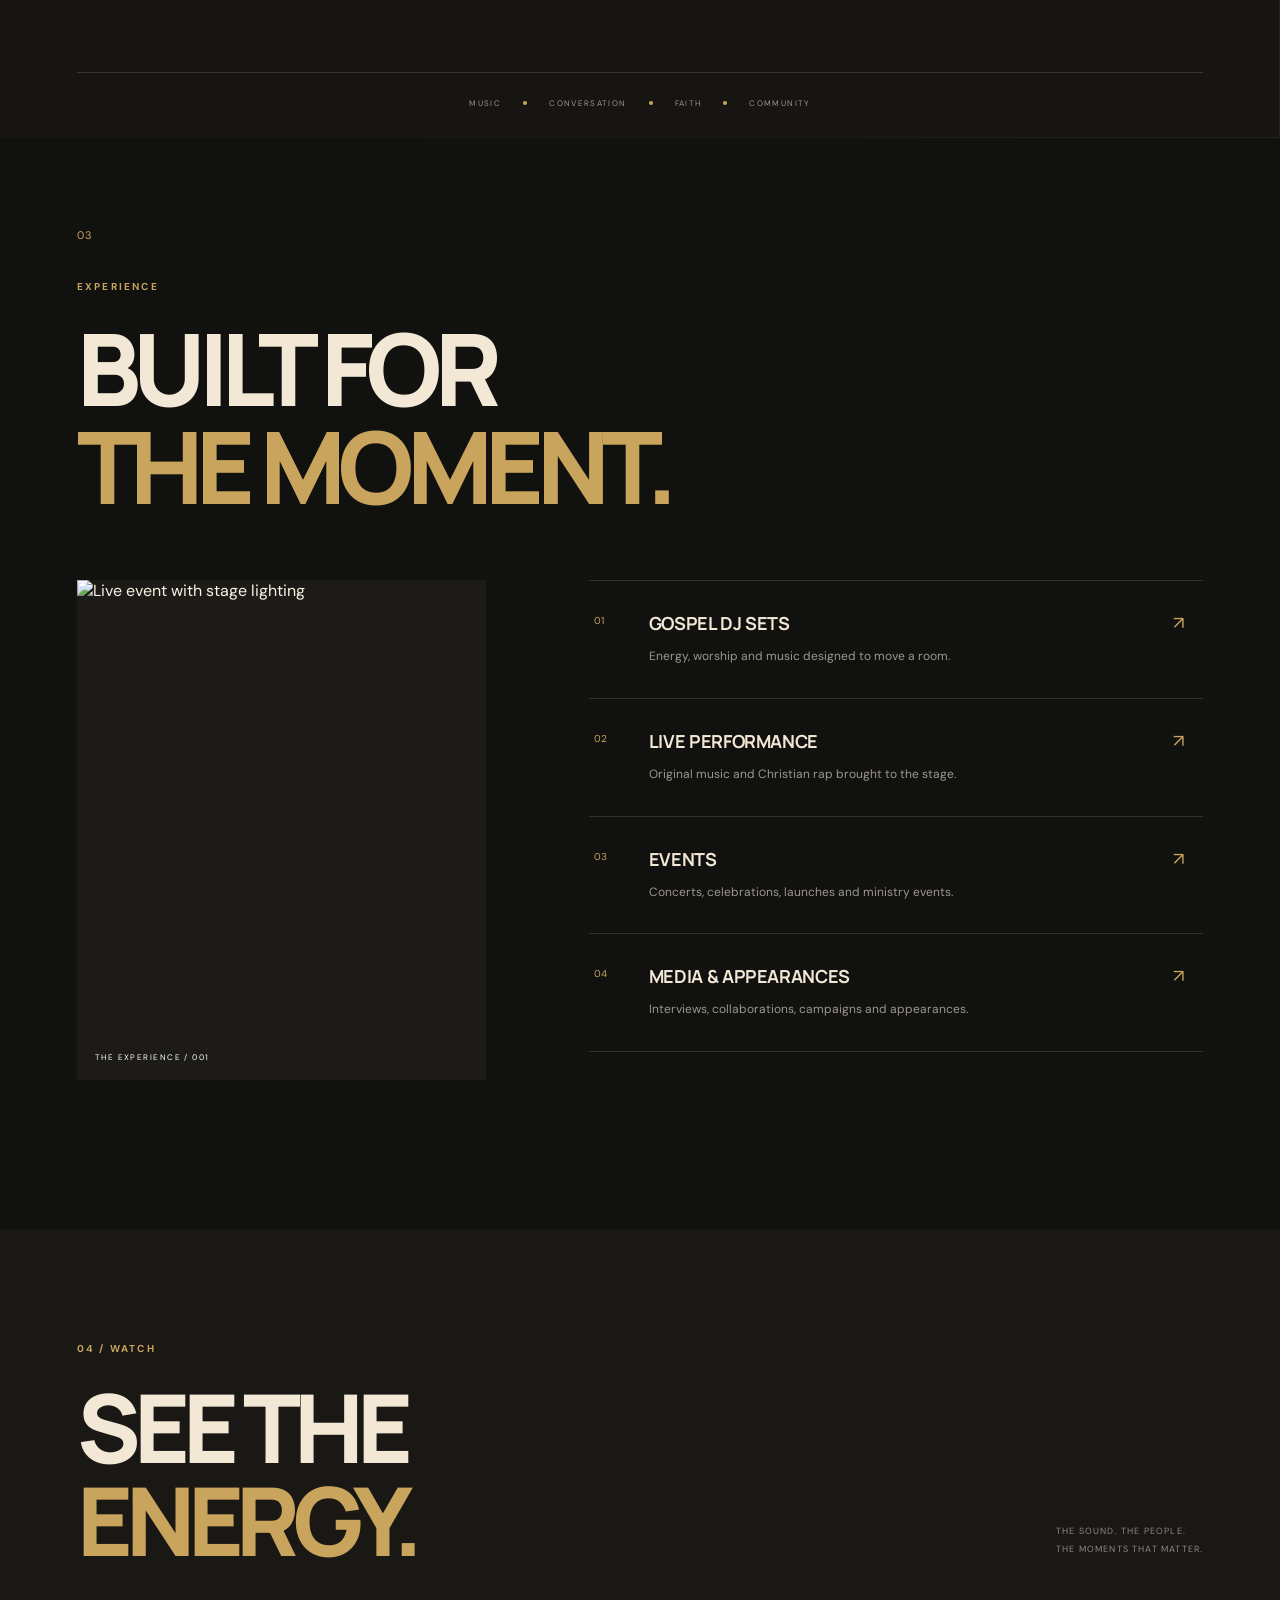
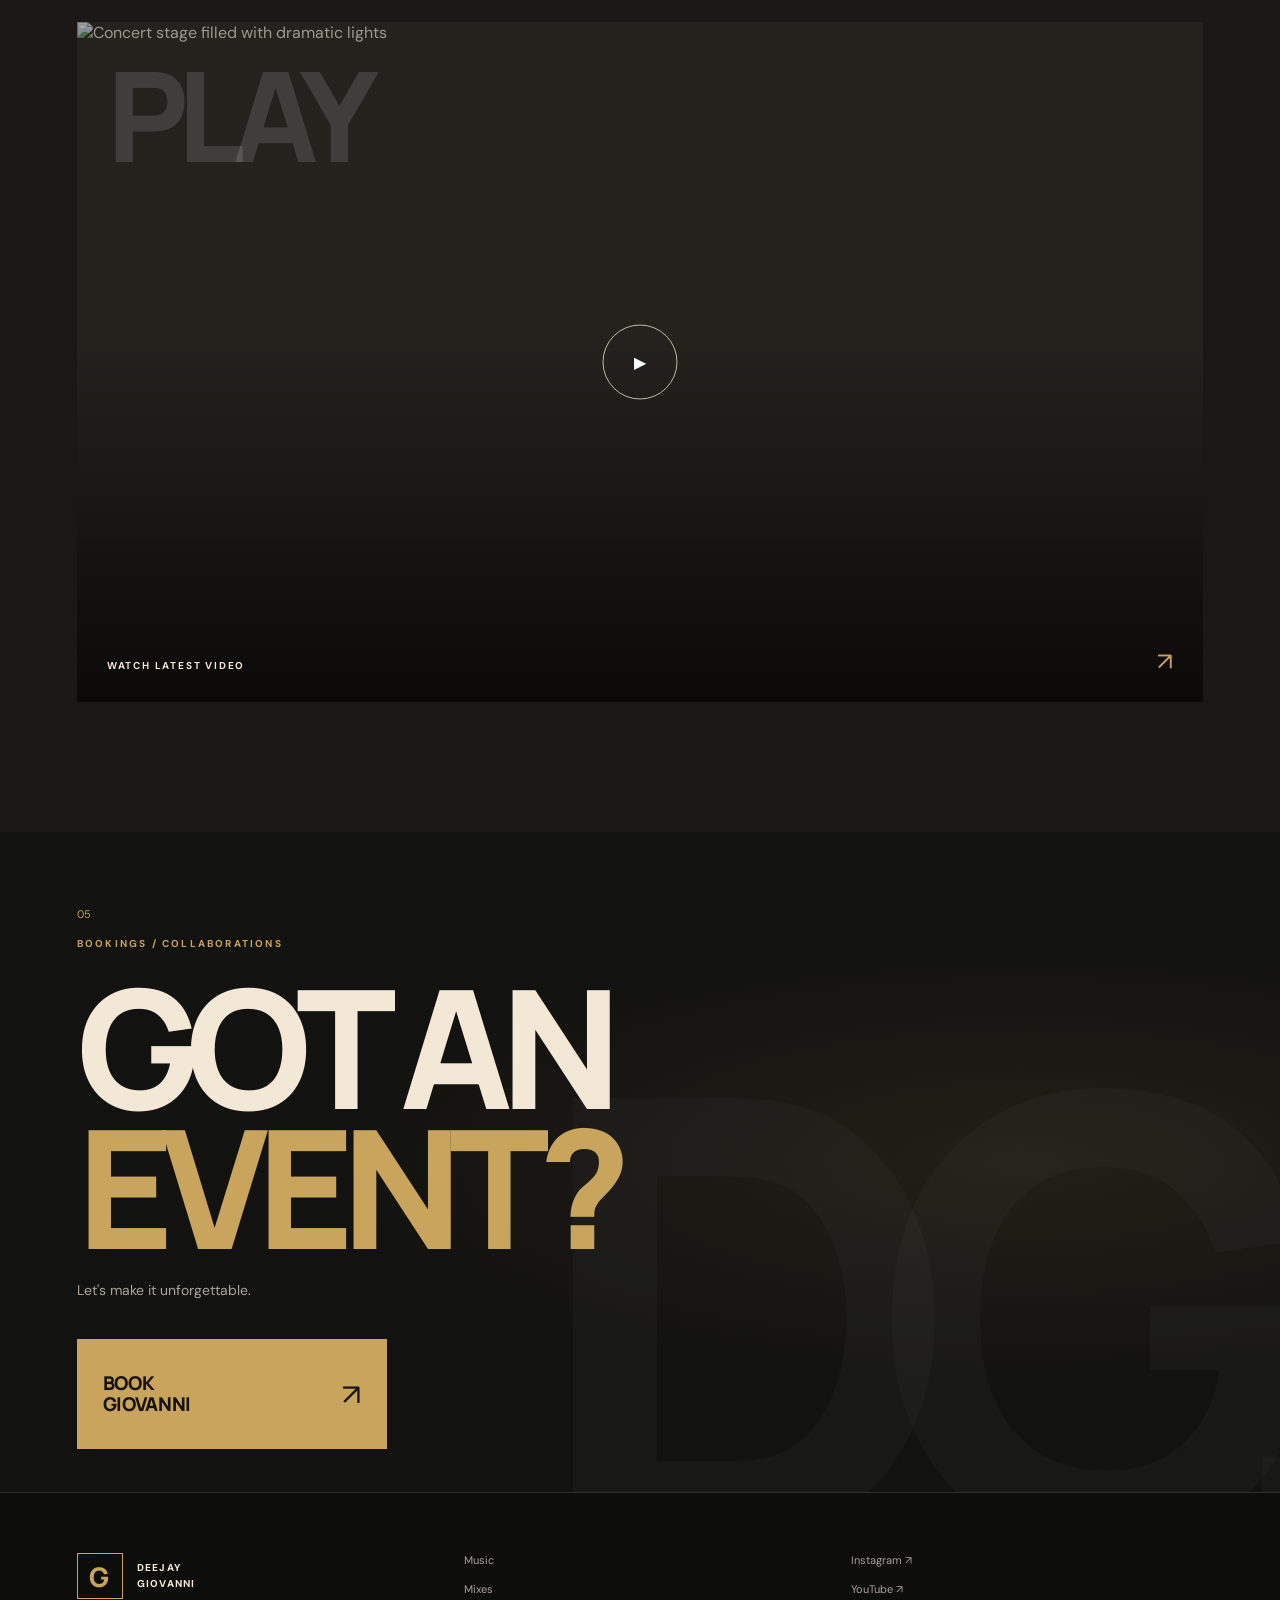
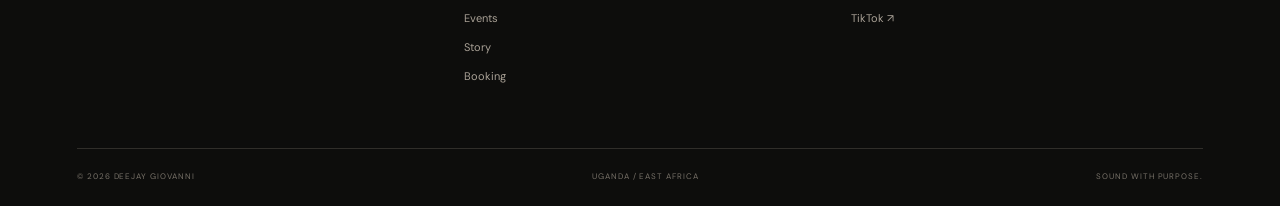
==== commit c386cd86: "Add files via upload" ====
--- a/index.html
+++ b/index.html
@@ -1,785 +1,501 @@
-<!DOCTYPE html>
-<html lang="en">
-<head>
-    <meta charset="UTF-8">
-    <meta name="viewport" content="width=device-width, initial-scale=1.0">
-
-    <title>DJ Trizzy Vibes | DJ • Radio • Television • Events</title>
-
-    <meta
-        name="description"
-        content="DJ Trizzy Vibes — club DJ, event DJ, Galaxy FM 100.2 personality and NTV talent."
-    >
-
-    <link rel="preconnect" href="https://fonts.googleapis.com">
-    <link rel="preconnect" href="https://fonts.gstatic.com" crossorigin>
-
-    <link
-        href="https://fonts.googleapis.com/css2?family=DM+Sans:wght@300;400;500;600;700&family=Montserrat:wght@300;400;500;600;700;800;900&display=swap"
-        rel="stylesheet"
-    >
-
-    <link
-        rel="stylesheet"
-        href="https://cdnjs.cloudflare.com/ajax/libs/remixicon/4.6.0/remixicon.min.css"
-    >
-
-    <link rel="stylesheet" href="style.css">
-</head>
-
-<body>
-
-<!-- =========================================================
-     PRELOADER
-========================================================= -->
-
-<div class="loader">
-    <div class="loader-inner">
-        <span>TRIZZY</span>
-        <span>VIBES</span>
-    </div>
-
-    <div class="loader-line"></div>
-</div>
-
-
-<!-- =========================================================
-     CUSTOM CURSOR
-========================================================= -->
-
-<div class="cursor"></div>
-<div class="cursor-follower"></div>
-
-
-<!-- =========================================================
-     NAVIGATION
-========================================================= -->
-
-<header class="navbar">
-
-    <a href="#home" class="logo">
-        <span>DJ</span>
-        TRIZZY VYBZ
-    </a>
-
-    <nav class="nav-links">
-        <a href="#about">About</a>
-        <a href="#media">Media</a>
-        <a href="#events">Events</a>
-        <a href="#gallery">Gallery</a>
-        <a href="#booking">Bookings</a>
-    </nav>
-
-    <a href="#booking" class="nav-book">
-        BOOK DJ
-        <i class="ri-arrow-right-up-line"></i>
-    </a>
-
-    <button class="menu-toggle">
-        <span></span>
-        <span></span>
-    </button>
-
-</header>
-
-
-<!-- =========================================================
-     MOBILE MENU
-========================================================= -->
-
-<div class="mobile-menu">
-
-    <div class="mobile-menu-inner">
-
-        <span class="mobile-label">DJ TRIZZY VIBES</span>
-
-        <a href="#about">01 / ABOUT</a>
-        <a href="#media">02 / MEDIA</a>
-        <a href="#events">03 / EVENTS</a>
-        <a href="#gallery">04 / GALLERY</a>
-        <a href="#booking">05 / BOOKINGS</a>
-
-        <div class="mobile-socials">
-            <a href="#"><i class="ri-instagram-line"></i></a>
-            <a href="#"><i class="ri-facebook-fill"></i></a>
-            <a href="#"><i class="ri-tiktok-line"></i></a>
-            <a href="#"><i class="ri-youtube-line"></i></a>
-        </div>
-
-    </div>
-
-</div>
-
-
-<main>
-
-
-<!-- =========================================================
-     HERO
-========================================================= -->
-
-<section class="hero" id="home">
-
-    <div class="hero-noise"></div>
-
-    <div class="hero-grid"></div>
-
-    <div class="hero-topline">
-        <span>UGANDA / EAST AFRICA</span>
-        <span>DJ • RADIO • TV • EVENTS</span>
-    </div>
-
-
-    <!-- BACK IMAGE -->
-
-    <div class="hero-image hero-image-back">
-        <img src="pics/1.jpg" alt="DJ Trizzy Vibes">
-    </div>
-
-
-    <!-- MAIN IMAGE -->
-
-    <div class="hero-image hero-image-main">
-        <img src="pics/2.jpg" alt="DJ Trizzy Vibes performing">
-    </div>
-
-
-    <!-- SMALL IMAGE -->
-
-    <div class="hero-image hero-image-small">
-        <img src="pics/3.jpg" alt="DJ Trizzy Vibes event">
-    </div>
-
-
-    <div class="hero-vertical">
-        <span>TURN IT UP</span>
-    </div>
-
-
-    <div class="hero-title">
-
-        <div class="title-small">
-            THE SOUND
-        </div>
-
-        <h1>
-            TRIZZY
-        </h1>
-
-        <h1 class="outline">
-            VIBES
-        </h1>
-
-    </div>
-
-
-    <div class="hero-bottom">
-
-        <div class="hero-description">
-            <span class="line"></span>
-
-            <p>
-                Club energy. Radio personality.
-                Television presence.
-                One unmistakable sound.
-            </p>
-        </div>
-
-
-        <div class="hero-platforms">
-
-            <div>
-                <small>ON AIR</small>
-                <strong>GALAXY FM 100.2</strong>
-            </div>
-
-            <div>
-                <small>ON SCREEN</small>
-                <strong>NTV</strong>
-            </div>
-
-        </div>
-
-    </div>
-
-
-    <a href="#gallery" class="hero-scroll">
-        <span>SCROLL TO EXPLORE</span>
-        <i class="ri-arrow-down-line"></i>
-    </a>
-
-</section>
-
-
-
-<!-- =========================================================
-     MARQUEE
-========================================================= -->
-
-<section class="marquee">
-
-    <div class="marquee-track">
-
-        <span>DJ TRIZZY VIBES</span>
-        <i>✦</i>
-
-        <span>CLUBS</span>
-        <i>✦</i>
-
-        <span>EVENTS</span>
-        <i>✦</i>
-
-        <span>GALAXY FM 100.2</span>
-        <i>✦</i>
-
-        <span>NTV</span>
-        <i>✦</i>
-
-        <span>DJ TRIZZY VIBES</span>
-        <i>✦</i>
-
-    </div>
-
-</section>
-
-
-
-<!-- =========================================================
-     INTRO / ABOUT
-========================================================= -->
-
-<section class="intro section" id="about">
-
-    <div class="section-number">01</div>
-
-    <div class="intro-heading">
-
-        <p class="eyebrow">THE EXPERIENCE</p>
-
-        <h2>
-            MORE THAN
-            <span>A DJ.</span>
-        </h2>
-
-    </div>
-
-
-    <div class="intro-content">
-
-        <div class="intro-image reveal-image">
-
-            <img src="pics/4.jpg" alt="DJ Trizzy Vibes">
-
-            <div class="image-caption">
-                <span>TRIZZY / 001</span>
-                <span>LIVE</span>
-            </div>
-
-        </div>
-
-
-        <div class="intro-text">
-
-            <p class="large-text">
-                DJ Trizzy Vibes is a dynamic Ugandan DJ bringing
-                sound, culture and unforgettable energy to clubs,
-                events, radio and television.
-            </p>
-
-            <p>
-                From packed nightlife venues to major events,
-                Trizzy creates sets that don't simply play in the
-                background — they become part of the experience.
-            </p>
-
-            <a href="#booking" class="text-link">
-                BOOK THE EXPERIENCE
-                <i class="ri-arrow-right-up-line"></i>
-            </a>
-
-        </div>
-
-    </div>
-
-</section>
-
-
-
-<!-- =========================================================
-     MEDIA
-========================================================= -->
-
-<section class="media section" id="media">
-
-    <div class="section-number">02</div>
-
-    <div class="media-heading">
-
-        <p class="eyebrow">THE PLATFORMS</p>
-
-        <h2>
-            FROM THE
-            <span>BOOTH</span>
-            TO THE
-            <span>SCREEN.</span>
-        </h2>
-
-    </div>
-
-
-    <div class="media-stage">
-
-
-        <!-- GALAXY -->
-
-        <div class="media-card galaxy">
-
-            <div class="media-image">
-                <img src="pics/5.jpg" alt="DJ Trizzy Vibes Galaxy FM">
-            </div>
-
-            <div class="media-info">
-
-                <span>RADIO / 01</span>
-
-                <h3>
-                    GALAXY
-                    <small>FM 100.2</small>
-                </h3>
-
-                <p>
-                    Bringing personality, music and energy
-                    to the airwaves.
-                </p>
-
-            </div>
-
-        </div>
-
-
-        <!-- NTV -->
-
-        <div class="media-card ntv">
-
-            <div class="media-image">
-                <img src="pics/1.jpg" alt="DJ Trizzy Vibes NTV">
-            </div>
-
-            <div class="media-info">
-
-                <span>TELEVISION / 02</span>
-
-                <h3>
-                    NTV
-                </h3>
-
-                <p>
-                    Music, entertainment and television presence
-                    beyond the DJ booth.
-                </p>
-
-            </div>
-
-        </div>
-
-    </div>
-
-</section>
-
-
-
-<!-- =========================================================
-     EVENTS
-========================================================= -->
-
-<section class="events section" id="events">
-
-    <div class="section-number">03</div>
-
-    <div class="events-header">
-
-        <div>
-
-            <p class="eyebrow">THE SCENE</p>
-
-            <h2>
-                WHERE
-                <span>THE VIBES</span>
-                LIVE.
-            </h2>
-
-        </div>
-
-        <p class="events-intro">
-            From intimate celebrations to packed clubs,
-            corporate events and major entertainment stages.
-        </p>
-
-    </div>
-
-
-    <div class="event-list">
-
-        <div class="event-row">
-
-            <span>01</span>
-
-            <h3>CLUB NIGHTS</h3>
-
-            <span class="event-arrow">
-                <i class="ri-arrow-right-up-line"></i>
-            </span>
-
-        </div>
-
-
-        <div class="event-row">
-
-            <span>02</span>
-
-            <h3>FESTIVALS</h3>
-
-            <span class="event-arrow">
-                <i class="ri-arrow-right-up-line"></i>
-            </span>
-
-        </div>
-
-
-        <div class="event-row">
-
-            <span>03</span>
-
-            <h3>CORPORATE EVENTS</h3>
-
-            <span class="event-arrow">
-                <i class="ri-arrow-right-up-line"></i>
-            </span>
-
-        </div>
-
-
-        <div class="event-row">
-
-            <span>04</span>
-
-            <h3>PRIVATE PARTIES</h3>
-
-            <span class="event-arrow">
-                <i class="ri-arrow-right-up-line"></i>
-            </span>
-
-        </div>
-
-
-        <div class="event-row">
-
-            <span>05</span>
-
-            <h3>WEDDINGS</h3>
-
-            <span class="event-arrow">
-                <i class="ri-arrow-right-up-line"></i>
-            </span>
-
-        </div>
-
-
-        <div class="event-row">
-
-            <span>06</span>
-
-            <h3>BRAND ACTIVATIONS</h3>
-
-            <span class="event-arrow">
-                <i class="ri-arrow-right-up-line"></i>
-            </span>
-
-        </div>
-
-    </div>
-
-</section>
-
-
-
-<!-- =========================================================
-     MASSIVE GALLERY
-========================================================= -->
-
-<section class="gallery section" id="gallery">
-
-    <div class="section-number">04</div>
-
-    <div class="gallery-header">
-
-        <div>
-
-            <p class="eyebrow">VISUAL ARCHIVE</p>
-
-            <h2>
-                TRIZZY
-                <span>IN MOTION.</span>
-            </h2>
-
-        </div>
-
-        <p>
-            A visual archive of nights, crowds,
-            stages, studios and moments.
-        </p>
-
-    </div>
-
-
-    <div class="gallery-grid" id="galleryGrid">
-
-        <!-- JAVASCRIPT WILL LOAD IMAGES HERE -->
-
-    </div>
-
-
-    <button class="load-more" id="loadMore">
-
-        <span>LOAD MORE MOMENTS</span>
-
-        <i class="ri-add-line"></i>
-
-    </button>
-
-</section>
-
-
-
-<!-- =========================================================
-     QUOTE
-========================================================= -->
-
-<section class="quote">
-
-    <div class="quote-bg">
-        <img src="pics/1.jpg" alt="">
-    </div>
-
-    <div class="quote-overlay"></div>
-
-    <div class="quote-content">
-
-        <span>THE TRIZZY VIBES PHILOSOPHY</span>
-
-        <h2>
-            DON'T JUST
-            <em>PLAY</em>
-            MUSIC.
-            <strong>CREATE A MOMENT.</strong>
-        </h2>
-
-    </div>
-
-</section>
-
-
-
-<!-- =========================================================
-     BOOKING
-========================================================= -->
-
-<section class="booking section" id="booking">
-
-    <div class="section-number">05</div>
-
-    <div class="booking-top">
-
-        <p class="eyebrow">LET'S MAKE IT LOUD</p>
-
-        <h2>
-            BOOK
-            <span>TRIZZY.</span>
-        </h2>
-
-    </div>
-
-
-    <div class="booking-content">
-
-        <div class="booking-image">
-
-            <img src="pics/2.jpg" alt="Book DJ Trizzy Vibes">
-
-            <div class="booking-stamp">
-                <span>AVAILABLE</span>
-                <span>FOR EVENTS</span>
-            </div>
-
-        </div>
-
-
-        <div class="booking-info">
-
-            <p>
-                Looking for a DJ who can control the room,
-                understand the crowd and create a soundtrack
-                people remember?
-            </p>
-
-
-            <div class="booking-types">
-
-                <span>CLUBS</span>
-                <span>FESTIVALS</span>
-                <span>CORPORATE</span>
-                <span>WEDDINGS</span>
-                <span>PRIVATE EVENTS</span>
-                <span>BRAND ACTIVATIONS</span>
-
-            </div>
-
-
-            <a href="tel:+256000000000" class="booking-button">
-
-                <span>BOOK NOW</span>
-
-                <i class="ri-arrow-right-up-line"></i>
-
-            </a>
-
-
-            <div class="booking-details">
-
-                <div>
-                    <small>PHONE</small>
-                    <a href="tel:+256000000000">
-                        +256 000 000 000
-                    </a>
-                </div>
-
-                <div>
-                    <small>WHATSAPP</small>
-                    <a href="https://wa.me/256000000000">
-                        START A CHAT
-                    </a>
-                </div>
-
-            </div>
-
-        </div>
-
-    </div>
-
-</section>
-
-
-
-<!-- =========================================================
-     FOOTER
-========================================================= -->
-
-<footer class="footer">
-
-    <div class="footer-main">
-
-        <div class="footer-brand">
-
-            <span>DJ</span>
-
-            <h2>
-                TRIZZY
-                <br>
-                VIBES
-            </h2>
-
-        </div>
-
-
-        <div class="footer-links">
-
-            <a href="#home">HOME</a>
-            <a href="#about">ABOUT</a>
-            <a href="#media">MEDIA</a>
-            <a href="#events">EVENTS</a>
-            <a href="#gallery">GALLERY</a>
-            <a href="#booking">BOOKINGS</a>
-
-        </div>
-
-
-        <div class="footer-socials">
-
-            <a href="#">
-                INSTAGRAM
-                <i class="ri-arrow-right-up-line"></i>
-            </a>
-
-            <a href="#">
-                TIKTOK
-                <i class="ri-arrow-right-up-line"></i>
-            </a>
-
-            <a href="#">
-                FACEBOOK
-                <i class="ri-arrow-right-up-line"></i>
-            </a>
-
-            <a href="#">
-                YOUTUBE
-                <i class="ri-arrow-right-up-line"></i>
-            </a>
-
-        </div>
-
-    </div>
-
-
-    <div class="footer-bottom">
-
-        <span>
-            © 2026 DJ TRIZZY VIBES
-        </span>
-
-        <span>
-            DESIGNED & DEVELOPED WITH VISION
-        </span>
-
-    </div>
-
-</footer>
-
-</main>
-
-
-
-<!-- =========================================================
-     IMAGE LIGHTBOX
-========================================================= -->
-
-<div class="lightbox" id="lightbox">
-
-    <button class="lightbox-close">
-        <i class="ri-close-line"></i>
-    </button>
-
-    <div class="lightbox-image">
-        <img src="" alt="">
-    </div>
-
-    <div class="lightbox-counter">
-        <span id="currentImage">01</span>
-        /
-        <span id="totalImages">01</span>
-    </div>
-
-    <button class="lightbox-prev">
-        <i class="ri-arrow-left-line"></i>
-    </button>
-
-    <button class="lightbox-next">
-        <i class="ri-arrow-right-line"></i>
-    </button>
-
-</div>
-
-
-<script src="script.js"></script>
-
-</body>
-</html>+
+<!DOCTYPE html>
+<html lang="en">
+<head>
+    <meta charset="UTF-8">
+    <meta name="viewport" content="width=device-width, initial-scale=1.0">
+
+    <title>Deejay Giovanni — Sound With Purpose</title>
+
+    <meta name="description" content="Official website of Deejay Giovanni — gospel DJ, Christian artist, rapper and performer from Uganda.">
+
+    <meta name="theme-color" content="#111110">
+
+    <link rel="preconnect" href="https://fonts.googleapis.com">
+    <link rel="preconnect" href="https://fonts.gstatic.com" crossorigin>
+
+    <link href="https://fonts.googleapis.com/css2?family=DM+Sans:wght@400;500;600;700&family=Manrope:wght@400;500;600;700;800&display=swap" rel="stylesheet">
+
+    <link rel="stylesheet" href="style.css">
+</head>
+
+<body>
+
+<!-- LOADER -->
+<div class="loader">
+    <div class="loader-inner">
+        <span>G</span>
+        <div class="loader-line"><i></i></div>
+        <small>DEEJAY GIOVANNI</small>
+    </div>
+</div>
+
+<!-- CUSTOM CURSOR -->
+<div class="cursor"></div>
+<div class="cursor-ring"></div>
+
+<!-- HEADER -->
+<header class="header">
+
+    <a href="index.html" class="logo" aria-label="Deejay Giovanni home">
+        <span class="logo-symbol">G</span>
+        <span class="logo-name">DEEJAY<br>GIOVANNI</span>
+    </a>
+
+    <nav class="desktop-nav" aria-label="Main navigation">
+        <a href="index.html" class="active"><span>*</span> HOME</a>
+        <a href="music.html"><span>*</span> MUSIC</a>
+        <a href="mixes.html"><span>*</span> MIXES</a>
+        <a href="events.html"><span>*</span> EVENTS</a>
+        <a href="about.html"><span>*</span> STORY</a>
+    </nav>
+
+    <a href="booking.html" class="header-book">Book Giovanni <span>↗</span></a>
+
+    <button class="menu-toggle" aria-label="Open menu" aria-expanded="false">
+        <span></span>
+        <span></span>
+    </button>
+
+</header>
+
+<!-- MOBILE MENU -->
+<div class="mobile-menu">
+    <div class="mobile-menu-number">01 — 06</div>
+
+    <nav aria-label="Mobile navigation">
+        <a href="index.html"><span>*</span> HOME</a>
+        <a href="music.html"><span>*</span> MUSIC</a>
+        <a href="mixes.html"><span>*</span> MIXES</a>
+        <a href="events.html"><span>*</span> EVENTS</a>
+        <a href="about.html"><span>*</span> STORY</a>
+        <a href="booking.html" class="mobile-book">Book Giovanni ↗</a>
+    </nav>
+
+    <div class="mobile-socials">
+        <a href="#" target="_blank" rel="noopener">Instagram ↗</a>
+        <a href="#" target="_blank" rel="noopener">YouTube ↗</a>
+        <a href="#" target="_blank" rel="noopener">TikTok ↗</a>
+    </div>
+</div>
+
+<main>
+
+<!-- HERO -->
+<section class="hero">
+
+    <div class="hero-bg">
+        <img
+            class="hero-image"
+            src="images/giovanni2.jpg"
+            alt="DJ performing in dramatic concert lighting"
+            fetchpriority="high"
+        >
+        <div class="hero-overlay"></div>
+    </div>
+
+    <div class="hero-noise"></div>
+
+    <div class="hero-topline">
+        <span>UGANDA / EAST AFRICA</span>
+        <span>DJ · ARTIST · RAPPER</span>
+    </div>
+
+    <div class="hero-content">
+
+        <div class="hero-small">THE SOUND OF</div>
+
+        <h1>
+            <span class="hero-word">PUR</span>
+            <span class="hero-word outline">POSE.</span>
+        </h1>
+
+        <div class="hero-bottom">
+            <p>
+                Music that moves people.<br>
+                A message that moves hearts.
+            </p>
+
+            <a href="music.html" class="circle-link">
+                <span>EXPLORE<br>MUSIC</span>
+                <strong>↘</strong>
+            </a>
+        </div>
+
+    </div>
+
+    <div class="hero-side">
+        <span>SCROLL</span>
+        <div class="scroll-line"></div>
+        <span>01</span>
+    </div>
+
+    <div class="hero-marquee">
+        <div>
+            GOSPEL · MUSIC · FAITH · CULTURE · HOPE ·
+            GOSPEL · MUSIC · FAITH · CULTURE · HOPE ·
+            GOSPEL · MUSIC · FAITH · CULTURE · HOPE ·
+        </div>
+    </div>
+
+</section>
+
+<!-- INTRODUCTION -->
+<section class="intro section-pad">
+
+    <div class="section-number">01</div>
+
+    <div class="intro-content">
+        <div class="eyebrow">WHO IS GIOVANNI?</div>
+
+        <h2>NOT JUST<br><span>A DJ.</span></h2>
+
+        <div class="intro-grid">
+
+            <div class="intro-statement">
+                <p>Deejay Giovanni exists somewhere between the booth, the stage and the message.</p>
+
+                <img
+                    class="intro-photo"
+                    src="images/giovanni3.jpg"
+                    alt="Musician performing on stage"
+                    loading="lazy"
+                >
+
+                <span class="image-caption">BEHIND THE SOUND — THE PURPOSE</span>
+            </div>
+
+            <div class="intro-copy">
+                <p>A Ugandan gospel DJ, Christian artist and rapper using sound as a vehicle for hope, faith and connection.</p>
+
+                <p>From high-energy gospel mixes to original music and live performances, Giovanni creates experiences that go beyond the ordinary.</p>
+
+                <a href="about.html" class="under-link">READ THE STORY <span>↗</span></a>
+            </div>
+
+        </div>
+    </div>
+
+</section>
+
+<!-- FEATURED MUSIC -->
+<section class="music-section section-pad">
+
+    <div class="music-background-word">MUSIC</div>
+
+    <div class="section-header">
+        <div>
+            <div class="eyebrow">02 / LISTEN</div>
+            <h2>SOUND <span>WITH</span><br>PURPOSE.</h2>
+        </div>
+
+        <a href="music.html" class="view-all">VIEW ALL MUSIC <span>↗</span></a>
+    </div>
+
+    <div class="music-feature">
+
+        <div class="music-art">
+            <img
+                class="music-cover-image"
+                src="https://images.unsplash.com/photo-1516280440614-37939bbacd81?auto=format&fit=crop&w=1000&q=85"
+                alt="Artist portrait for featured music"
+                loading="lazy"
+            >
+            <div class="music-art-shade"></div>
+            <div class="art-number">DG / 001</div>
+            <div class="art-stamp">SOUND<br>WITH<br>PURPOSE.</div>
+        </div>
+
+        <div class="music-info">
+
+            <div class="music-type"><span></span> LATEST RELEASE</div>
+
+            <h3>YOYO<br><span>RUGABA</span></h3>
+
+            <div class="music-details">
+                <span>SINGLE</span>
+                <span>GOSPEL</span>
+                <span>2025</span>
+            </div>
+
+            <p>A celebration of faith, joy and the goodness of God.</p>
+
+            <a href="music.html" class="listen-button">
+                <span class="play-icon">▶</span>
+                LISTEN NOW
+                <span class="button-arrow">↗</span>
+            </a>
+
+            <div class="music-note">ORIGINAL MUSIC. ETERNAL MESSAGE.</div>
+
+        </div>
+
+    </div>
+
+    <div class="track-strip">
+
+        <a href="music.html" class="mini-track">
+            <span class="track-index">01</span>
+            <span class="track-name">YOYO RUGABA</span>
+            <span class="track-type">SINGLE</span>
+            <span class="track-arrow">↗</span>
+        </a>
+
+        <a href="music.html" class="mini-track">
+            <span class="track-index">02</span>
+            <span class="track-name">THANK YOU LORD</span>
+            <span class="track-type">SINGLE</span>
+            <span class="track-arrow">↗</span>
+        </a>
+
+        <a href="music.html" class="mini-track">
+            <span class="track-index">03</span>
+            <span class="track-name">WANJAGALA</span>
+            <span class="track-type">SINGLE</span>
+            <span class="track-arrow">↗</span>
+        </a>
+
+    </div>
+
+</section>
+
+<!-- MISSION -->
+<section class="statement">
+
+    <div class="statement-image">
+        <img
+            class="statement-photo"
+            src="https://images.unsplash.com/photo-1501386761578-eac5c94b800a?auto=format&fit=crop&w=2200&q=90"
+            alt="Crowd gathered at a live music event"
+            loading="lazy"
+        >
+    </div>
+
+    <div class="statement-overlay"></div>
+
+    <div class="statement-content">
+        <div class="eyebrow">THE MISSION</div>
+
+        <h2>
+            EVERY BEAT<br>
+            <span>HAS A</span><br>
+            <strong>MESSAGE.</strong>
+        </h2>
+
+        <a href="about.html" class="circle-link light">
+            <span>DISCOVER<br>THE MISSION</span>
+            <strong>↘</strong>
+        </a>
+    </div>
+
+    <div class="statement-index">SOUND IS THE VEHICLE. PURPOSE IS THE DESTINATION.</div>
+
+</section>
+
+<!-- TIKTOK LIVE -->
+<section class="tiktok-live section-pad">
+
+    <div class="tiktok-live-bg">
+        <img
+            src="https://images.unsplash.com/photo-1506157786151-b8491531f063?auto=format&fit=crop&w=1800&q=85"
+            alt=""
+            loading="lazy"
+        >
+        <span>LIVE</span>
+    </div>
+
+    <div class="tiktok-live-top">
+        <div class="eyebrow">EVERY SUNDAY</div>
+        <div class="live-status"><span></span> LIVE ON TIKTOK</div>
+    </div>
+
+    <div class="tiktok-live-content">
+
+        <div class="tiktok-live-time">
+            <small>STARTS AT</small>
+            <strong>10<span>PM</span></strong>
+            <small>EAT / UGANDA TIME</small>
+        </div>
+
+        <div class="tiktok-live-copy">
+            <h2>SUNDAY<br><span>LIVE.</span></h2>
+
+            <p>Every Sunday night, Giovanni goes live on TikTok for music, conversation, gospel, good energy and real connection.</p>
+
+            <a href="#" class="tiktok-button" target="_blank" rel="noopener">
+                <span class="tiktok-icon">♪</span>
+                JOIN THE LIVE
+                <span>↗</span>
+            </a>
+        </div>
+
+    </div>
+
+    <div class="tiktok-live-bottom">
+        <span>MUSIC</span><i></i>
+        <span>CONVERSATION</span><i></i>
+        <span>FAITH</span><i></i>
+        <span>COMMUNITY</span>
+    </div>
+
+</section>
+
+<!-- EXPERIENCE -->
+<section class="experience section-pad">
+
+    <div class="section-number">03</div>
+
+    <div class="experience-content">
+
+        <div class="eyebrow">EXPERIENCE</div>
+        <h2>BUILT FOR<br><span>THE MOMENT.</span></h2>
+
+        <div class="experience-layout">
+
+            <div class="experience-photo">
+                <img
+                    src="https://images.unsplash.com/photo-1524368535928-5b5e00ddc76b?auto=format&fit=crop&w=1100&q=85"
+                    alt="Live event with stage lighting"
+                    loading="lazy"
+                >
+                <span>THE EXPERIENCE / 001</span>
+            </div>
+
+            <div class="experience-list">
+
+                <a href="booking.html" class="experience-item">
+                    <span class="experience-number">01</span>
+                    <div>
+                        <h3>GOSPEL DJ SETS</h3>
+                        <p>Energy, worship and music designed to move a room.</p>
+                    </div>
+                    <span class="experience-arrow">↗</span>
+                </a>
+
+                <a href="booking.html" class="experience-item">
+                    <span class="experience-number">02</span>
+                    <div>
+                        <h3>LIVE PERFORMANCE</h3>
+                        <p>Original music and Christian rap brought to the stage.</p>
+                    </div>
+                    <span class="experience-arrow">↗</span>
+                </a>
+
+                <a href="booking.html" class="experience-item">
+                    <span class="experience-number">03</span>
+                    <div>
+                        <h3>EVENTS</h3>
+                        <p>Concerts, celebrations, launches and ministry events.</p>
+                    </div>
+                    <span class="experience-arrow">↗</span>
+                </a>
+
+                <a href="booking.html" class="experience-item">
+                    <span class="experience-number">04</span>
+                    <div>
+                        <h3>MEDIA & APPEARANCES</h3>
+                        <p>Interviews, collaborations, campaigns and appearances.</p>
+                    </div>
+                    <span class="experience-arrow">↗</span>
+                </a>
+
+            </div>
+        </div>
+
+    </div>
+
+</section>
+
+<!-- VIDEO -->
+<section class="video-section section-pad">
+
+    <div class="video-header">
+        <div>
+            <div class="eyebrow">04 / WATCH</div>
+            <h2>SEE THE<br><span>ENERGY.</span></h2>
+        </div>
+        <p>THE SOUND. THE PEOPLE.<br>THE MOMENTS THAT MATTER.</p>
+    </div>
+
+    <a href="videos.html" class="video-card">
+
+        <img
+            class="video-cover-image"
+            src="https://images.unsplash.com/photo-1514525253161-7a46d19cd819?auto=format&fit=crop&w=2000&q=90"
+            alt="Concert stage filled with dramatic lights"
+            loading="lazy"
+        >
+
+        <div class="video-overlay"></div>
+
+        <div class="video-play">▶</div>
+        <div class="video-label">WATCH LATEST VIDEO</div>
+        <div class="video-corner">↗</div>
+        <span class="video-big-text">PLAY</span>
+
+    </a>
+
+</section>
+
+<!-- BOOKING CTA -->
+<section class="booking-cta section-pad">
+
+    <div class="booking-number">05</div>
+
+    <div class="booking-content">
+        <div class="eyebrow">BOOKINGS / COLLABORATIONS</div>
+
+        <h2>GOT AN<br><span>EVENT?</span></h2>
+
+        <p>Let's make it unforgettable.</p>
+
+        <a href="booking.html" class="giant-button">
+            <span>BOOK<br>GIOVANNI</span>
+            <strong>↗</strong>
+        </a>
+    </div>
+
+    <div class="booking-decoration">DG.</div>
+
+</section>
+
+</main>
+
+<!-- FOOTER -->
+<footer>
+
+    <div class="footer-top">
+
+        <a href="index.html" class="footer-brand">
+            <span class="footer-symbol">G</span>
+            <span>DEEJAY<br>GIOVANNI</span>
+        </a>
+
+        <div class="footer-navigation">
+            <a href="music.html">Music</a>
+            <a href="mixes.html">Mixes</a>
+            <a href="events.html">Events</a>
+            <a href="about.html">Story</a>
+            <a href="booking.html">Booking</a>
+        </div>
+
+        <div class="footer-socials">
+            <a href="#" target="_blank" rel="noopener">Instagram ↗</a>
+            <a href="#" target="_blank" rel="noopener">YouTube ↗</a>
+            <a href="#" target="_blank" rel="noopener">TikTok ↗</a>
+        </div>
+
+    </div>
+
+    <div class="footer-bottom">
+        <span>© <span id="year"></span> DEEJAY GIOVANNI</span>
+        <span>UGANDA / EAST AFRICA</span>
+        <span>SOUND WITH PURPOSE.</span>
+    </div>
+
+</footer>
+
+<script src="script.js"></script>
+
+</body>
+</html>
--- a/style.css
+++ b/style.css
@@ -1,2675 +1,2183 @@
-/* =========================================================
-   DJ TRIZZY VIBES
-   DARK EDITORIAL / VOGUE NIGHTLIFE
-========================================================= */
-
-:root {
-
-    --black: #050505;
-    --soft-black: #0a0a0a;
-    --dark: #111111;
-    --white: #f4f2ee;
-    --grey: #9b9b9b;
-    --line: rgba(255,255,255,.13);
-
-    --accent: #d7ff3f;
-
-    --container: 92vw;
-
-}
-
-
-/* =========================================================
-   RESET
-========================================================= */
-
-* {
-    margin: 0;
-    padding: 0;
-    box-sizing: border-box;
-}
-
-html {
-    scroll-behavior: smooth;
-}
-
-body {
-
-    background: var(--black);
-    color: var(--white);
-
-    font-family: "DM Sans", sans-serif;
-
-    overflow-x: hidden;
-
-}
-
-body.loading {
-    overflow: hidden;
-}
-
-img {
-
-    width: 100%;
-    height: 100%;
-
-    object-fit: cover;
-
-    display: block;
-
-}
-
-a {
-    color: inherit;
-    text-decoration: none;
-}
-
-button {
-    font: inherit;
-    color: inherit;
-    border: 0;
-    background: none;
-    cursor: pointer;
-}
-
-
-/* =========================================================
-   GRAIN
-========================================================= */
-
-body::before {
-
-    content: "";
-
-    position: fixed;
-
-    inset: 0;
-
-    pointer-events: none;
-
-    z-index: 9998;
-
-    opacity: .045;
-
-    background-image:
-        url("data:image/svg+xml,%3Csvg viewBox='0 0 180 180' xmlns='http://www.w3.org/2000/svg'%3E%3Cfilter id='n'%3E%3CfeTurbulence type='fractalNoise' baseFrequency='.8' numOctaves='3' stitchTiles='stitch'/%3E%3C/filter%3E%3Crect width='100%25' height='100%25' filter='url(%23n)' opacity='.7'/%3E%3C/svg%3E");
-
-}
-
-
-/* =========================================================
-   PRELOADER
-========================================================= */
-
-.loader {
-
-    position: fixed;
-
-    inset: 0;
-
-    z-index: 10000;
-
-    background: var(--black);
-
-    display: flex;
-
-    flex-direction: column;
-
-    align-items: center;
-
-    justify-content: center;
-
-    transition:
-        opacity 1s ease,
-        visibility 1s ease;
-
-}
-
-.loader.hide {
-
-    opacity: 0;
-    visibility: hidden;
-
-}
-
-.loader-inner {
-
-    display: flex;
-
-    flex-direction: column;
-
-    align-items: center;
-
-    overflow: hidden;
-
-    font-family: "Montserrat", sans-serif;
-
-    font-size: clamp(3rem, 8vw, 9rem);
-
-    font-weight: 900;
-
-    line-height: .78;
-
-    letter-spacing: -.08em;
-
-}
-
-.loader-inner span:first-child {
-
-    transform: translateY(100%);
-
-    animation: loaderText 1s cubic-bezier(.76,0,.24,1) forwards;
-
-}
-
-.loader-inner span:last-child {
-
-    transform: translateY(100%);
-
-    animation:
-        loaderText 1s .15s cubic-bezier(.76,0,.24,1) forwards;
-
-}
-
-.loader-line {
-
-    width: 0;
-
-    height: 1px;
-
-    background: var(--white);
-
-    margin-top: 35px;
-
-    animation: loaderLine 1.8s .2s ease forwards;
-
-}
-
-@keyframes loaderText {
-
-    to {
-        transform: translateY(0);
-    }
-
-}
-
-@keyframes loaderLine {
-
-    to {
-        width: 220px;
-    }
-
-}
-
-
-/* =========================================================
-   CURSOR
-========================================================= */
-
-.cursor,
-.cursor-follower {
-
-    position: fixed;
-
-    pointer-events: none;
-
-    z-index: 9999;
-
-    border-radius: 50%;
-
-    transform: translate(-50%, -50%);
-
-}
-
-.cursor {
-
-    width: 5px;
-    height: 5px;
-
-    background: var(--white);
-
-}
-
-.cursor-follower {
-
-    width: 35px;
-    height: 35px;
-
-    border: 1px solid rgba(255,255,255,.5);
-
-    transition:
-        width .3s ease,
-        height .3s ease,
-        background .3s ease;
-
-}
-
-.cursor-follower.active {
-
-    width: 75px;
-    height: 75px;
-
-    background: rgba(255,255,255,.08);
-
-}
-
-
-/* =========================================================
-   NAVBAR
-========================================================= */
-
-.navbar {
-
-    position: fixed;
-
-    top: 0;
-    left: 0;
-
-    width: 100%;
-
-    height: 90px;
-
-    padding: 0 4vw;
-
-    display: flex;
-
-    align-items: center;
-
-    justify-content: space-between;
-
-    z-index: 1000;
-
-    mix-blend-mode: difference;
-
-}
-
-.logo {
-
-    font-family: "Montserrat", sans-serif;
-
-    font-size: 1.1rem;
-
-    font-weight: 800;
-
-    letter-spacing: -.04em;
-
-}
-
-.logo span {
-
-    font-size: .55rem;
-
-    vertical-align: top;
-
-    margin-right: 4px;
-
-}
-
-.nav-links {
-
-    display: flex;
-
-    gap: 35px;
-
-}
-
-.nav-links a {
-
-    font-size: .65rem;
-
-    text-transform: uppercase;
-
-    letter-spacing: .15em;
-
-    position: relative;
-
-}
-
-.nav-links a::after {
-
-    content: "";
-
-    position: absolute;
-
-    left: 0;
-    bottom: -7px;
-
-    width: 0;
-
-    height: 1px;
-
-    background: currentColor;
-
-    transition: width .4s ease;
-
-}
-
-.nav-links a:hover::after {
-    width: 100%;
-}
-
-.nav-book {
-
-    display: flex;
-
-    align-items: center;
-
-    gap: 10px;
-
-    font-size: .65rem;
-
-    letter-spacing: .12em;
-
-    border-bottom: 1px solid currentColor;
-
-    padding-bottom: 7px;
-
-}
-
-.menu-toggle {
-    display: none;
-}
-
-
-/* =========================================================
-   MOBILE MENU
-========================================================= */
-
-.mobile-menu {
-
-    position: fixed;
-
-    inset: 0;
-
-    background: var(--black);
-
-    z-index: 999;
-
-    transform: translateY(-100%);
-
-    transition: transform .8s cubic-bezier(.76,0,.24,1);
-
-}
-
-.mobile-menu.active {
-
-    transform: translateY(0);
-
-}
-
-.mobile-menu-inner {
-
-    height: 100%;
-
-    padding: 130px 8vw 50px;
-
-    display: flex;
-
-    flex-direction: column;
-
-    justify-content: center;
-
-}
-
-.mobile-label {
-
-    font-size: .6rem;
-
-    letter-spacing: .2em;
-
-    color: var(--grey);
-
-    margin-bottom: 40px;
-
-}
-
-.mobile-menu a {
-
-    font-family: "Montserrat", sans-serif;
-
-    font-size: clamp(2.5rem, 10vw, 5rem);
-
-    font-weight: 700;
-
-    letter-spacing: -.06em;
-
-    margin: 5px 0;
-
-}
-
-.mobile-socials {
-
-    display: flex;
-
-    gap: 20px;
-
-    margin-top: 50px;
-
-}
-
-
-/* =========================================================
-   HERO
-========================================================= */
-
-.hero {
-
-    position: relative;
-
-    height: 100svh;
-
-    min-height: 700px;
-
-    overflow: hidden;
-
-    background: #080808;
-
-}
-
-.hero-grid {
-
-    position: absolute;
-
-    inset: 0;
-
-    background-image:
-
-        linear-gradient(
-            rgba(255,255,255,.05) 1px,
-            transparent 1px
-        ),
-
-        linear-gradient(
-            90deg,
-            rgba(255,255,255,.05) 1px,
-            transparent 1px
-        );
-
-    background-size: 10vw 10vw;
-
-    opacity: .25;
-
-}
-
-.hero-topline {
-
-    position: absolute;
-
-    top: 115px;
-
-    left: 4vw;
-
-    right: 4vw;
-
-    display: flex;
-
-    justify-content: space-between;
-
-    font-size: .55rem;
-
-    letter-spacing: .2em;
-
-    color: rgba(255,255,255,.65);
-
-    z-index: 5;
-
-}
-
-
-/* HERO IMAGES */
-
-.hero-image {
-
-    position: absolute;
-
-    overflow: hidden;
-
-    will-change: transform;
-
-}
-
-.hero-image img {
-
-    transition: transform 1.4s cubic-bezier(.16,1,.3,1);
-
-}
-
-.hero-image-back {
-
-    width: 27vw;
-
-    height: 48vh;
-
-    top: 18%;
-
-    right: 8%;
-
-    transform: rotate(6deg);
-
-    opacity: .45;
-
-}
-
-.hero-image-main {
-
-    width: 32vw;
-
-    height: 62vh;
-
-    top: 18%;
-
-    right: 20%;
-
-    z-index: 2;
-
-    transform: rotate(-4deg);
-
-}
-
-.hero-image-main::after {
-
-    content: "";
-
-    position: absolute;
-
-    inset: 0;
-
-    background:
-        linear-gradient(
-            to bottom,
-            transparent 40%,
-            rgba(0,0,0,.6)
-        );
-
-}
-
-.hero-image-small {
-
-    width: 15vw;
-
-    height: 25vh;
-
-    bottom: 12%;
-
-    right: 9%;
-
-    z-index: 4;
-
-    transform: rotate(8deg);
-
-}
-
-
-/* HERO TITLE */
-
-.hero-title {
-
-    position: absolute;
-
-    left: 4vw;
-
-    bottom: 18vh;
-
-    z-index: 6;
-
-    mix-blend-mode: normal;
-
-}
-
-.title-small {
-
-    font-size: .7rem;
-
-    letter-spacing: .3em;
-
-    margin-bottom: 20px;
-
-}
-
-.hero-title h1 {
-
-    font-family: "Montserrat", sans-serif;
-
-    font-size: clamp(5rem, 13vw, 15rem);
-
-    font-weight: 900;
-
-    line-height: .72;
-
-    letter-spacing: -.1em;
-
-}
-
-.hero-title .outline {
-
-    color: transparent;
-
-    -webkit-text-stroke: 1px rgba(255,255,255,.9);
-
-    margin-left: 7vw;
-
-}
-
-
-/* HERO VERTICAL */
-
-.hero-vertical {
-
-    position: absolute;
-
-    left: 1.5vw;
-
-    top: 45%;
-
-    writing-mode: vertical-rl;
-
-    font-size: .55rem;
-
-    letter-spacing: .3em;
-
-    color: var(--grey);
-
-}
-
-
-/* HERO BOTTOM */
-
-.hero-bottom {
-
-    position: absolute;
-
-    left: 4vw;
-    right: 4vw;
-    bottom: 4vh;
-
-    display: flex;
-
-    justify-content: space-between;
-
-    align-items: flex-end;
-
-    z-index: 8;
-
-}
-
-.hero-description {
-
-    display: flex;
-
-    gap: 20px;
-
-    max-width: 260px;
-
-}
-
-.hero-description .line {
-
-    width: 35px;
-
-    height: 1px;
-
-    background: var(--white);
-
-    margin-top: 7px;
-
-    flex-shrink: 0;
-
-}
-
-.hero-description p {
-
-    font-size: .7rem;
-
-    line-height: 1.6;
-
-    color: rgba(255,255,255,.7);
-
-}
-
-.hero-platforms {
-
-    display: flex;
-
-    gap: 40px;
-
-}
-
-.hero-platforms div {
-
-    display: flex;
-
-    flex-direction: column;
-
-    gap: 5px;
-
-}
-
-.hero-platforms small {
-
-    font-size: .5rem;
-
-    letter-spacing: .2em;
-
-    color: var(--grey);
-
-}
-
-.hero-platforms strong {
-
-    font-family: "Montserrat", sans-serif;
-
-    font-size: .75rem;
-
-    letter-spacing: .04em;
-
-}
-
-.hero-scroll {
-
-    position: absolute;
-
-    right: 4vw;
-
-    top: 45%;
-
-    writing-mode: vertical-rl;
-
-    display: flex;
-
-    gap: 15px;
-
-    align-items: center;
-
-    font-size: .55rem;
-
-    letter-spacing: .2em;
-
-    z-index: 10;
-
-}
-
-.hero-scroll i {
-
-    animation: scrollArrow 1.5s infinite alternate;
-
-}
-
-@keyframes scrollArrow {
-
-    from {
-        transform: translateY(-5px);
-    }
-
-    to {
-        transform: translateY(5px);
-    }
-
-}
-
-
-/* =========================================================
-   MARQUEE
-========================================================= */
-
-.marquee {
-
-    overflow: hidden;
-
-    border-top: 1px solid var(--line);
-
-    border-bottom: 1px solid var(--line);
-
-    padding: 25px 0;
-
-    background: var(--white);
-
-    color: var(--black);
-
-}
-
-.marquee-track {
-
-    display: flex;
-
-    align-items: center;
-
-    gap: 35px;
-
-    white-space: nowrap;
-
-    width: max-content;
-
-    animation: marquee 25s linear infinite;
-
-}
-
-.marquee-track span {
-
-    font-family: "Montserrat", sans-serif;
-
-    font-weight: 800;
-
-    font-size: clamp(1.5rem, 3vw, 3rem);
-
-    letter-spacing: -.05em;
-
-}
-
-.marquee-track i {
-
-    font-style: normal;
-
-    font-size: 1.2rem;
-
-}
-
-@keyframes marquee {
-
-    to {
-        transform: translateX(-50%);
-    }
-
-}
-
-
-/* =========================================================
-   GENERAL SECTION
-========================================================= */
-
-.section {
-
-    position: relative;
-
-    padding: 15vw 4vw;
-
-}
-
-.section-number {
-
-    position: absolute;
-
-    left: 4vw;
-    top: 5vw;
-
-    font-size: .55rem;
-
-    letter-spacing: .2em;
-
-    color: var(--grey);
-
-}
-
-.eyebrow {
-
-    font-size: .55rem;
-
-    letter-spacing: .3em;
-
-    text-transform: uppercase;
-
-    color: var(--grey);
-
-}
-
-
-/* =========================================================
-   INTRO
-========================================================= */
-
-.intro-heading {
-
-    margin-left: 17vw;
-
-}
-
-.intro-heading h2 {
-
-    margin-top: 30px;
-
-    max-width: 800px;
-
-    font-family: "Montserrat", sans-serif;
-
-    font-size: clamp(4rem, 9vw, 10rem);
-
-    line-height: .85;
-
-    letter-spacing: -.08em;
-
-}
-
-.intro-heading h2 span {
-
-    color: transparent;
-
-    -webkit-text-stroke: 1px var(--white);
-
-    margin-left: 7vw;
-
-}
-
-.intro-content {
-
-    margin-top: 12vw;
-
-    display: grid;
-
-    grid-template-columns: 55% 1fr;
-
-    gap: 10vw;
-
-    align-items: center;
-
-}
-
-.intro-image {
-
-    position: relative;
-
-    height: 75vh;
-
-    overflow: hidden;
-
-}
-
-.intro-image img {
-
-    transition: transform 1.5s cubic-bezier(.16,1,.3,1);
-
-}
-
-.intro-image:hover img {
-
-    transform: scale(1.05);
-
-}
-
-.image-caption {
-
-    position: absolute;
-
-    bottom: 20px;
-
-    left: 20px;
-    right: 20px;
-
-    display: flex;
-
-    justify-content: space-between;
-
-    font-size: .5rem;
-
-    letter-spacing: .15em;
-
-}
-
-.intro-text {
-
-    max-width: 430px;
-
-}
-
-.large-text {
-
-    font-family: "Montserrat", sans-serif;
-
-    font-size: clamp(1.4rem, 2.2vw, 2.2rem);
-
-    line-height: 1.15;
-
-    letter-spacing: -.04em;
-
-    margin-bottom: 35px;
-
-}
-
-.intro-text > p:not(.large-text) {
-
-    color: var(--grey);
-
-    line-height: 1.8;
-
-    font-size: .85rem;
-
-}
-
-.text-link {
-
-    display: inline-flex;
-
-    align-items: center;
-
-    gap: 15px;
-
-    margin-top: 40px;
-
-    font-size: .6rem;
-
-    letter-spacing: .15em;
-
-    border-bottom: 1px solid var(--white);
-
-    padding-bottom: 10px;
-
-}
-
-
-/* =========================================================
-   MEDIA
-========================================================= */
-
-.media {
-
-    background: #0b0b0b;
-
-}
-
-.media-heading {
-
-    margin-left: 17vw;
-
-}
-
-.media-heading h2 {
-
-    margin-top: 30px;
-
-    max-width: 900px;
-
-    font-family: "Montserrat", sans-serif;
-
-    font-size: clamp(4rem, 9vw, 10rem);
-
-    line-height: .82;
-
-    letter-spacing: -.08em;
-
-}
-
-.media-heading h2 span {
-
-    color: transparent;
-
-    -webkit-text-stroke: 1px var(--white);
-
-}
-
-.media-stage {
-
-    position: relative;
-
-    height: 100vh;
-
-    min-height: 700px;
-
-    margin-top: 10vw;
-
-}
-
-.media-card {
-
-    position: absolute;
-
-    width: 45vw;
-
-}
-
-.media-card.galaxy {
-
-    left: 5%;
-
-    top: 5%;
-
-    transform: rotate(-4deg);
-
-}
-
-.media-card.ntv {
-
-    right: 2%;
-
-    bottom: 0;
-
-    transform: rotate(5deg);
-
-}
-
-.media-image {
-
-    height: 65vh;
-
-    overflow: hidden;
-
-}
-
-.media-info {
-
-    display: grid;
-
-    grid-template-columns: 1fr 2fr 1fr;
-
-    gap: 20px;
-
-    margin-top: 20px;
-
-}
-
-.media-info span {
-
-    font-size: .5rem;
-
-    letter-spacing: .2em;
-
-    color: var(--grey);
-
-}
-
-.media-info h3 {
-
-    font-family: "Montserrat", sans-serif;
-
-    font-size: 3vw;
-
-    line-height: .8;
-
-}
-
-.media-info h3 small {
-
-    display: block;
-
-    font-size: .35em;
-
-    margin-top: 10px;
-
-}
-
-.media-info p {
-
-    font-size: .65rem;
-
-    line-height: 1.5;
-
-    color: var(--grey);
-
-}
-
-
-/* =========================================================
-   EVENTS
-========================================================= */
-
-.events {
-
-    padding-bottom: 10vw;
-
-}
-
-.events-header {
-
-    margin-left: 17vw;
-
-    display: flex;
-
-    justify-content: space-between;
-
-    align-items: flex-end;
-
-    gap: 50px;
-
-}
-
-.events-header h2 {
-
-    margin-top: 30px;
-
-    font-family: "Montserrat", sans-serif;
-
-    font-size: clamp(4rem, 8vw, 9rem);
-
-    line-height: .8;
-
-    letter-spacing: -.08em;
-
-}
-
-.events-header h2 span {
-
-    display: block;
-
-    color: transparent;
-
-    -webkit-text-stroke: 1px var(--white);
-
-    margin-left: 8vw;
-
-}
-
-.events-intro {
-
-    max-width: 300px;
-
-    font-size: .75rem;
-
-    line-height: 1.7;
-
-    color: var(--grey);
-
-}
-
-.event-list {
-
-    margin-top: 12vw;
-
-    border-top: 1px solid var(--line);
-
-}
-
-.event-row {
-
-    display: grid;
-
-    grid-template-columns: 8% 1fr 50px;
-
-    align-items: center;
-
-    padding: 35px 0;
-
-    border-bottom: 1px solid var(--line);
-
-    transition:
-        padding .5s ease,
-        background .5s ease;
-
-}
-
-.event-row:hover {
-
-    padding-left: 30px;
-    padding-right: 30px;
-
-    background: #101010;
-
-}
-
-.event-row > span:first-child {
-
-    font-size: .55rem;
-
-    color: var(--grey);
-
-}
-
-.event-row h3 {
-
-    font-family: "Montserrat", sans-serif;
-
-    font-size: clamp(1.7rem, 4vw, 4.5rem);
-
-    letter-spacing: -.06em;
-
-}
-
-.event-arrow {
-
-    width: 40px;
-    height: 40px;
-
-    border: 1px solid var(--line);
-
-    border-radius: 50%;
-
-    display: grid;
-
-    place-items: center;
-
-    transition:
-        transform .5s ease,
-        background .5s ease;
-
-}
-
-.event-row:hover .event-arrow {
-
-    transform: rotate(45deg);
-
-    background: var(--white);
-
-    color: var(--black);
-
-}
-
-
-/* =========================================================
-   GALLERY
-========================================================= */
-
-.gallery {
-
-    background: var(--white);
-
-    color: var(--black);
-
-}
-
-.gallery .section-number,
-.gallery .eyebrow {
-
-    color: #666;
-
-}
-
-.gallery-header {
-
-    margin-left: 17vw;
-
-    display: flex;
-
-    justify-content: space-between;
-
-    align-items: flex-end;
-
-    gap: 50px;
-
-}
-
-.gallery-header h2 {
-
-    margin-top: 30px;
-
-    font-family: "Montserrat", sans-serif;
-
-    font-size: clamp(4rem, 9vw, 10rem);
-
-    line-height: .8;
-
-    letter-spacing: -.09em;
-
-}
-
-.gallery-header h2 span {
-
-    display: block;
-
-    margin-left: 7vw;
-
-    color: transparent;
-
-    -webkit-text-stroke: 1px var(--black);
-
-}
-
-.gallery-header > p {
-
-    max-width: 250px;
-
-    font-size: .7rem;
-
-    line-height: 1.7;
-
-    color: #666;
-
-}
-
-.gallery-grid {
-
-    margin-top: 12vw;
-
-    display: grid;
-
-    grid-template-columns: repeat(12, 1fr);
-
-    gap: 20px;
-
-}
-
-.gallery-item {
-
-    position: relative;
-
-    overflow: hidden;
-
-    background: #ddd;
-
-    cursor: pointer;
-
-}
-
-.gallery-item:nth-child(1) {
-
-    grid-column: 1 / 6;
-    height: 65vh;
-
-}
-
-.gallery-item:nth-child(2) {
-
-    grid-column: 7 / 13;
-    height: 45vh;
-
-    margin-top: 8vw;
-
-}
-
-.gallery-item:nth-child(3) {
-
-    grid-column: 3 / 8;
-    height: 55vh;
-
-    margin-top: 4vw;
-
-}
-
-.gallery-item:nth-child(4) {
-
-    grid-column: 9 / 13;
-    height: 70vh;
-
-    margin-top: -3vw;
-
-}
-
-.gallery-item:nth-child(5) {
-
-    grid-column: 1 / 5;
-    height: 50vh;
-
-}
-
-.gallery-item:nth-child(6) {
-
-    grid-column: 6 / 11;
-    height: 65vh;
-
-    margin-top: 8vw;
-
-}
-
-.gallery-item:nth-child(7) {
-
-    grid-column: 10 / 13;
-    height: 40vh;
-
-}
-
-.gallery-item:nth-child(8) {
-
-    grid-column: 2 / 7;
-    height: 70vh;
-
-}
-
-.gallery-item:nth-child(9) {
-
-    grid-column: 8 / 12;
-    height: 55vh;
-
-    margin-top: -5vw;
-
-}
-
-.gallery-item:nth-child(10) {
-
-    grid-column: 1 / 6;
-    height: 60vh;
-
-}
-
-.gallery-item:nth-child(n+11) {
-
-    grid-column: span 4;
-    height: 55vh;
-
-}
-
-.gallery-item img {
-
-    transition:
-        transform 1.2s cubic-bezier(.16,1,.3,1);
-
-    filter: grayscale(15%);
-
-}
-
-.gallery-item:hover img {
-
-    transform: scale(1.08);
-
-}
-
-.gallery-item::after {
-
-    content: "";
-
-    position: absolute;
-
-    inset: 0;
-
-    background:
-        linear-gradient(
-            to top,
-            rgba(0,0,0,.35),
-            transparent 50%
-        );
-
-    opacity: 0;
-
-    transition: opacity .5s ease;
-
-}
-
-.gallery-item:hover::after {
-
-    opacity: 1;
-
-}
-
-.gallery-number {
-
-    position: absolute;
-
-    bottom: 15px;
-    left: 15px;
-
-    z-index: 2;
-
-    color: white;
-
-    font-size: .55rem;
-
-    letter-spacing: .15em;
-
-}
-
-.load-more {
-
-    display: flex;
-
-    align-items: center;
-
-    justify-content: center;
-
-    gap: 20px;
-
-    margin: 8vw auto 0;
-
-    padding: 20px 35px;
-
-    border: 1px solid #bbb;
-
-    color: var(--black);
-
-    font-size: .6rem;
-
-    letter-spacing: .15em;
-
-    transition:
-        background .4s ease,
-        color .4s ease;
-
-}
-
-.load-more:hover {
-
-    background: var(--black);
-
-    color: var(--white);
-
-}
-
-
-/* =========================================================
-   QUOTE
-========================================================= */
-
-.quote {
-
-    position: relative;
-
-    height: 90vh;
-
-    min-height: 600px;
-
-    overflow: hidden;
-
-    display: flex;
-
-    align-items: center;
-
-    justify-content: center;
-
-    text-align: center;
-
-}
-
-.quote-bg {
-
-    position: absolute;
-
-    inset: 0;
-
-}
-
-.quote-bg img {
-
-    filter: grayscale(100%);
-
-    transform: scale(1.08);
-
-}
-
-.quote-overlay {
-
-    position: absolute;
-
-    inset: 0;
-
-    background: rgba(0,0,0,.65);
-
-}
-
-.quote-content {
-
-    position: relative;
-
-    z-index: 2;
-
-    max-width: 1000px;
-
-    padding: 20px;
-
-}
-
-.quote-content > span {
-
-    font-size: .55rem;
-
-    letter-spacing: .3em;
-
-    color: #aaa;
-
-}
-
-.quote-content h2 {
-
-    margin-top: 35px;
-
-    font-family: "Montserrat", sans-serif;
-
-    font-size: clamp(3.5rem, 8vw, 9rem);
-
-    line-height: .82;
-
-    letter-spacing: -.08em;
-
-}
-
-.quote-content em {
-
-    color: transparent;
-
-    -webkit-text-stroke: 1px white;
-
-    font-style: normal;
-
-}
-
-.quote-content strong {
-
-    display: block;
-
-    font-size: .35em;
-
-    letter-spacing: .05em;
-
-    margin-top: 25px;
-
-}
-
-
-/* =========================================================
-   BOOKING
-========================================================= */
-
-.booking-top {
-
-    margin-left: 17vw;
-
-}
-
-.booking-top h2 {
-
-    margin-top: 30px;
-
-    font-family: "Montserrat", sans-serif;
-
-    font-size: clamp(5rem, 12vw, 13rem);
-
-    line-height: .75;
-
-    letter-spacing: -.1em;
-
-}
-
-.booking-top h2 span {
-
-    display: block;
-
-    margin-left: 8vw;
-
-    color: transparent;
-
-    -webkit-text-stroke: 1px var(--white);
-
-}
-
-.booking-content {
-
-    margin-top: 12vw;
-
-    display: grid;
-
-    grid-template-columns: 50% 1fr;
-
-    gap: 10vw;
-
-    align-items: center;
-
-}
-
-.booking-image {
-
-    position: relative;
-
-    height: 75vh;
-
-}
-
-.booking-stamp {
-
-    position: absolute;
-
-    right: -30px;
-
-    top: 40px;
-
-    width: 120px;
-    height: 120px;
-
-    border-radius: 50%;
-
-    border: 1px solid var(--white);
-
-    display: flex;
-
-    flex-direction: column;
-
-    justify-content: center;
-
-    align-items: center;
-
-    text-align: center;
-
-    font-size: .5rem;
-
-    letter-spacing: .15em;
-
-    transform: rotate(12deg);
-
-    background: var(--black);
-
-}
-
-.booking-info > p {
-
-    max-width: 450px;
-
-    font-family: "Montserrat", sans-serif;
-
-    font-size: clamp(1.4rem, 2.2vw, 2.2rem);
-
-    line-height: 1.1;
-
-    letter-spacing: -.04em;
-
-}
-
-.booking-types {
-
-    display: flex;
-
-    flex-wrap: wrap;
-
-    gap: 8px;
-
-    margin: 40px 0;
-
-}
-
-.booking-types span {
-
-    border: 1px solid var(--line);
-
-    padding: 9px 13px;
-
-    font-size: .5rem;
-
-    letter-spacing: .15em;
-
-}
-
-.booking-button {
-
-    width: 170px;
-    height: 170px;
-
-    border-radius: 50%;
-
-    background: var(--white);
-
-    color: var(--black);
-
-    display: flex;
-
-    flex-direction: column;
-
-    align-items: center;
-
-    justify-content: center;
-
-    gap: 10px;
-
-    font-size: .6rem;
-
-    letter-spacing: .15em;
-
-    transition:
-        transform .5s ease;
-
-}
-
-.booking-button i {
-
-    font-size: 1.3rem;
-
-}
-
-.booking-button:hover {
-
-    transform: scale(1.08) rotate(5deg);
-
-}
-
-.booking-details {
-
-    display: flex;
-
-    gap: 60px;
-
-    margin-top: 60px;
-
-}
-
-.booking-details div {
-
-    display: flex;
-
-    flex-direction: column;
-
-    gap: 8px;
-
-}
-
-.booking-details small {
-
-    font-size: .5rem;
-
-    letter-spacing: .2em;
-
-    color: var(--grey);
-
-}
-
-.booking-details a {
-
-    font-size: .7rem;
-
-}
-
-
-/* =========================================================
-   FOOTER
-========================================================= */
-
-.footer {
-
-    padding: 8vw 4vw 30px;
-
-    background: #030303;
-
-    border-top: 1px solid var(--line);
-
-}
-
-.footer-main {
-
-    display: grid;
-
-    grid-template-columns: 2fr 1fr 1fr;
-
-    gap: 5vw;
-
-}
-
-.footer-brand span {
-
-    font-size: .5rem;
-
-    letter-spacing: .2em;
-
-}
-
-.footer-brand h2 {
-
-    margin-top: 15px;
-
-    font-family: "Montserrat", sans-serif;
-
-    font-size: clamp(4rem, 9vw, 10rem);
-
-    line-height: .75;
-
-    letter-spacing: -.1em;
-
-}
-
-.footer-links,
-.footer-socials {
-
-    display: flex;
-
-    flex-direction: column;
-
-    gap: 15px;
-
-}
-
-.footer-links a,
-.footer-socials a {
-
-    display: flex;
-
-    justify-content: space-between;
-
-    font-size: .55rem;
-
-    letter-spacing: .18em;
-
-    color: #aaa;
-
-}
-
-.footer-links a:hover,
-.footer-socials a:hover {
-
-    color: white;
-
-}
-
-.footer-bottom {
-
-    margin-top: 10vw;
-
-    padding-top: 20px;
-
-    border-top: 1px solid var(--line);
-
-    display: flex;
-
-    justify-content: space-between;
-
-    font-size: .5rem;
-
-    letter-spacing: .15em;
-
-    color: #666;
-
-}
-
-
-/* =========================================================
-   LIGHTBOX
-========================================================= */
-
-.lightbox {
-
-    position: fixed;
-
-    inset: 0;
-
-    background: rgba(0,0,0,.96);
-
-    z-index: 5000;
-
-    display: flex;
-
-    align-items: center;
-
-    justify-content: center;
-
-    opacity: 0;
-
-    visibility: hidden;
-
-    transition:
-        opacity .5s ease,
-        visibility .5s ease;
-
-}
-
-.lightbox.active {
-
-    opacity: 1;
-
-    visibility: visible;
-
-}
-
-.lightbox-image {
-
-    width: min(80vw, 1000px);
-
-    height: 85vh;
-
-}
-
-.lightbox-image img {
-
-    object-fit: contain;
-
-}
-
-.lightbox-close,
-.lightbox-prev,
-.lightbox-next {
-
-    position: absolute;
-
-    width: 50px;
-    height: 50px;
-
-    border: 1px solid rgba(255,255,255,.3);
-
-    border-radius: 50%;
-
-    display: grid;
-
-    place-items: center;
-
-    transition:
-        background .3s ease,
-        color .3s ease;
-
-}
-
-.lightbox-close:hover,
-.lightbox-prev:hover,
-.lightbox-next:hover {
-
-    background: white;
-
-    color: black;
-
-}
-
-.lightbox-close {
-
-    top: 30px;
-    right: 30px;
-
-}
-
-.lightbox-prev {
-
-    left: 30px;
-
-}
-
-.lightbox-next {
-
-    right: 30px;
-
-}
-
-.lightbox-counter {
-
-    position: absolute;
-
-    bottom: 30px;
-
-    left: 50%;
-
-    transform: translateX(-50%);
-
-    font-size: .6rem;
-
-    letter-spacing: .2em;
-
-}
-
-
-/* =========================================================
-   RESPONSIVE
-========================================================= */
-
-@media (max-width: 900px) {
-
-    .nav-links,
-    .nav-book {
-
-        display: none;
-
-    }
-
-    .menu-toggle {
-
-        display: flex;
-
-        width: 35px;
-        height: 25px;
-
-        flex-direction: column;
-
-        justify-content: center;
-
-        gap: 7px;
-
-    }
-
-    .menu-toggle span {
-
-        display: block;
-
-        width: 100%;
-        height: 1px;
-
-        background: white;
-
-    }
-
-
-    /* HERO */
-
-    .hero-image-back {
-
-        width: 40vw;
-        height: 35vh;
-
-        top: 18%;
-        right: 3%;
-
-    }
-
-    .hero-image-main {
-
-        width: 55vw;
-        height: 48vh;
-
-        top: 22%;
-        right: 15%;
-
-    }
-
-    .hero-image-small {
-
-        width: 28vw;
-        height: 22vh;
-
-        bottom: 15%;
-        right: 5%;
-
-    }
-
-    .hero-title {
-
-        bottom: 22%;
-
-    }
-
-    .hero-title h1 {
-
-        font-size: clamp(4.5rem, 18vw, 9rem);
-
-    }
-
-    .hero-title .outline {
-
-        margin-left: 4vw;
-
-    }
-
-    .hero-platforms {
-
-        display: none;
-
-    }
-
-    .hero-scroll {
-
-        display: none;
-
-    }
-
-
-    /* SECTIONS */
-
-    .section {
-
-        padding: 25vw 5vw;
-
-    }
-
-    .section-number {
-
-        left: 5vw;
-        top: 10vw;
-
-    }
-
-    .intro-heading,
-    .media-heading,
-    .events-header,
-    .gallery-header,
-    .booking-top {
-
-        margin-left: 12vw;
-
-    }
-
-    .intro-content,
-    .booking-content {
-
-        grid-template-columns: 1fr;
-
-        gap: 60px;
-
-    }
-
-    .intro-image,
-    .booking-image {
-
-        height: 65vh;
-
-    }
-
-
-    /* MEDIA */
-
-    .media-stage {
-
-        height: auto;
-
-        min-height: 0;
-
-        display: flex;
-
-        flex-direction: column;
-
-        gap: 100px;
-
-    }
-
-    .media-card {
-
-        position: relative;
-
-        width: 85%;
-
-    }
-
-    .media-card.galaxy {
-
-        left: auto;
-        top: auto;
-
-    }
-
-    .media-card.ntv {
-
-        right: auto;
-        bottom: auto;
-
-        margin-left: 15%;
-
-    }
-
-    .media-image {
-
-        height: 60vh;
-
-    }
-
-    .media-info {
-
-        grid-template-columns: 1fr 1fr;
-
-    }
-
-    .media-info p {
-
-        grid-column: 2;
-
-    }
-
-
-    /* EVENTS */
-
-    .events-header {
-
-        display: block;
-
-    }
-
-    .events-intro {
-
-        margin-top: 40px;
-
-    }
-
-
-    /* GALLERY */
-
-    .gallery-header {
-
-        display: block;
-
-    }
-
-    .gallery-header > p {
-
-        margin-top: 40px;
-
-    }
-
-    .gallery-grid {
-
-        grid-template-columns: repeat(2, 1fr);
-
-        gap: 12px;
-
-    }
-
-    .gallery-item,
-    .gallery-item:nth-child(n) {
-
-        grid-column: auto;
-
-        margin-top: 0;
-
-        height: 55vw;
-
-    }
-
-    .gallery-item:nth-child(3n) {
-
-        height: 75vw;
-
-    }
-
-
-    /* FOOTER */
-
-    .footer-main {
-
-        grid-template-columns: 1fr 1fr;
-
-    }
-
-    .footer-brand {
-
-        grid-column: 1 / -1;
-
-    }
-
-}
-
-
-@media (max-width: 600px) {
-
-    .navbar {
-
-        height: 75px;
-
-        padding: 0 5vw;
-
-    }
-
-    .hero-topline {
-
-        top: 95px;
-
-        left: 5vw;
-        right: 5vw;
-
-    }
-
-    .hero-topline span:last-child {
-
-        display: none;
-
-    }
-
-    .hero {
-
-        min-height: 650px;
-
-    }
-
-    .hero-image-main {
-
-        width: 62vw;
-
-        height: 43vh;
-
-        right: 8%;
-
-    }
-
-    .hero-image-back {
-
-        width: 45vw;
-
-        height: 32vh;
-
-        right: 0;
-
-    }
-
-    .hero-image-small {
-
-        width: 30vw;
-
-        height: 20vh;
-
-    }
-
-    .hero-title {
-
-        left: 5vw;
-
-        bottom: 20%;
-
-    }
-
-    .hero-title h1 {
-
-        font-size: 19vw;
-
-    }
-
-    .hero-bottom {
-
-        left: 5vw;
-        right: 5vw;
-
-    }
-
-    .hero-description {
-
-        max-width: 220px;
-
-    }
-
-    .section {
-
-        padding: 30vw 5vw;
-
-    }
-
-    .intro-heading,
-    .media-heading,
-    .events-header,
-    .gallery-header,
-    .booking-top {
-
-        margin-left: 10vw;
-
-    }
-
-    .intro-heading h2,
-    .media-heading h2,
-    .events-header h2,
-    .gallery-header h2 {
-
-        font-size: 18vw;
-
-    }
-
-    .intro-image,
-    .booking-image {
-
-        height: 60vh;
-
-    }
-
-    .media-card {
-
-        width: 92%;
-
-    }
-
-    .media-card.ntv {
-
-        margin-left: 8%;
-
-    }
-
-    .media-image {
-
-        height: 55vh;
-
-    }
-
-    .event-row {
-
-        grid-template-columns: 35px 1fr 35px;
-
-        padding: 25px 0;
-
-    }
-
-    .event-row h3 {
-
-        font-size: 7vw;
-
-    }
-
-    .event-row:hover {
-
-        padding-left: 10px;
-        padding-right: 10px;
-
-    }
-
-    .gallery-grid {
-
-        gap: 8px;
-
-    }
-
-    .gallery-item,
-    .gallery-item:nth-child(n) {
-
-        height: 58vw;
-
-    }
-
-    .quote {
-
-        height: 75vh;
-
-    }
-
-    .quote-content h2 {
-
-        font-size: 14vw;
-
-    }
-
-    .booking-button {
-
-        width: 145px;
-        height: 145px;
-
-    }
-
-    .booking-details {
-
-        flex-direction: column;
-
-        gap: 25px;
-
-    }
-
-    .footer-main {
-
-        grid-template-columns: 1fr;
-
-    }
-
-    .footer-bottom {
-
-        flex-direction: column;
-
-        gap: 10px;
-
-    }
-
-    .cursor,
-    .cursor-follower {
-
-        display: none;
-
-    }
-
-    .lightbox-image {
-
-        width: 90vw;
-
-        height: 75vh;
-
-    }
-
-    .lightbox-prev {
-
-        left: 10px;
-
-    }
-
-    .lightbox-next {
-
-        right: 10px;
-
-    }
-
-}+
+/* ======================================================
+   DEEJAY GIOVANNI
+   CINEMATIC ARTIST WEBSITE
+====================================================== */
+
+:root {
+    --bg: #111110;
+    --bg-soft: #181715;
+    --bg-card: #1d1b18;
+    --ivory: #f3e8d5;
+    --white: #fffaf1;
+    --muted: #99938a;
+    --gold: #c9a45c;
+    --gold-light: #e0c58e;
+    --line: rgba(243, 232, 213, 0.15);
+    --font-body: "DM Sans", sans-serif;
+    --font-display: "Manrope", sans-serif;
+    --header-height: 88px;
+    --page-pad: clamp(22px, 6vw, 100px);
+    --ease: cubic-bezier(.22, .68, 0, 1);
+}
+
+* {
+    box-sizing: border-box;
+    margin: 0;
+    padding: 0;
+}
+
+html {
+    scroll-behavior: smooth;
+    scroll-padding-top: 100px;
+    background: var(--bg);
+}
+
+body {
+    background: var(--bg);
+    color: var(--ivory);
+    font-family: var(--font-body);
+    overflow-x: hidden;
+    -webkit-font-smoothing: antialiased;
+}
+
+body.menu-open {
+    overflow: hidden;
+}
+
+body::after {
+    content: "";
+    position: fixed;
+    inset: 0;
+    z-index: 90;
+    pointer-events: none;
+    opacity: .055;
+    background-image: url("data:image/svg+xml,%3Csvg viewBox='0 0 180 180' xmlns='http://www.w3.org/2000/svg'%3E%3Cfilter id='n'%3E%3CfeTurbulence type='fractalNoise' baseFrequency='.88' numOctaves='3' stitchTiles='stitch'/%3E%3C/filter%3E%3Crect width='100%25' height='100%25' filter='url(%23n)' opacity='.32'/%3E%3C/svg%3E");
+}
+
+img {
+    display: block;
+    max-width: 100%;
+}
+
+a {
+    color: inherit;
+    text-decoration: none;
+}
+
+button {
+    color: inherit;
+    font: inherit;
+}
+
+button,
+a {
+    -webkit-tap-highlight-color: transparent;
+}
+
+button:focus-visible,
+a:focus-visible {
+    outline: 2px solid var(--gold);
+    outline-offset: 5px;
+}
+
+::selection {
+    background: var(--gold);
+    color: var(--bg);
+}
+
+.section-pad {
+    padding-left: var(--page-pad);
+    padding-right: var(--page-pad);
+}
+
+.eyebrow {
+    color: var(--gold);
+    font-size: 10px;
+    font-weight: 700;
+    letter-spacing: .22em;
+    line-height: 1.7;
+}
+
+.section-number {
+    position: absolute;
+    top: 90px;
+    left: var(--page-pad);
+    color: var(--gold);
+    font-size: 11px;
+    letter-spacing: .12em;
+}
+
+.under-link,
+.view-all {
+    display: inline-flex;
+    align-items: center;
+    gap: 20px;
+    padding-bottom: 10px;
+    border-bottom: 1px solid rgba(201, 164, 92, .55);
+    color: var(--ivory);
+    font-size: 10px;
+    font-weight: 700;
+    letter-spacing: .13em;
+    transition: color .3s, border-color .3s;
+}
+
+.under-link span,
+.view-all span {
+    color: var(--gold);
+    font-size: 15px;
+    transition: transform .3s;
+}
+
+.under-link:hover,
+.view-all:hover {
+    color: var(--gold-light);
+    border-color: var(--gold);
+}
+
+.under-link:hover span,
+.view-all:hover span {
+    transform: translate(3px, -3px);
+}
+
+/* ======================================================
+   LOADER
+====================================================== */
+
+.loader {
+    position: fixed;
+    inset: 0;
+    z-index: 10000;
+    display: grid;
+    place-items: center;
+    background: #0d0d0c;
+    animation: loaderLeave .7s 2.5s forwards;
+}
+
+.loader-inner {
+    width: 180px;
+    text-align: center;
+}
+
+.loader-inner > span {
+    display: block;
+    margin-bottom: 25px;
+    color: var(--gold);
+    font-family: var(--font-display);
+    font-size: 72px;
+    font-weight: 800;
+    line-height: 1;
+    animation: loaderMark 1.2s ease both;
+}
+
+.loader-inner small {
+    display: block;
+    margin-top: 13px;
+    color: var(--ivory);
+    font-size: 9px;
+    letter-spacing: .28em;
+}
+
+.loader-line {
+    height: 2px;
+    overflow: hidden;
+    background: rgba(255, 255, 255, .12);
+}
+
+.loader-line i {
+    display: block;
+    width: 100%;
+    height: 100%;
+    background: var(--gold);
+    transform: scaleX(0);
+    transform-origin: left;
+    animation: loaderProgress 2.1s ease forwards;
+}
+
+@keyframes loaderProgress {
+    to { transform: scaleX(1); }
+}
+
+@keyframes loaderMark {
+    from { opacity: 0; transform: translateY(12px); }
+    to { opacity: 1; transform: translateY(0); }
+}
+
+@keyframes loaderLeave {
+    to {
+        opacity: 0;
+        visibility: hidden;
+        pointer-events: none;
+    }
+}
+
+/* ======================================================
+   CURSOR
+====================================================== */
+
+.cursor,
+.cursor-ring {
+    position: fixed;
+    top: 0;
+    left: 0;
+    z-index: 9999;
+    border-radius: 50%;
+    pointer-events: none;
+    opacity: 0;
+}
+
+.cursor {
+    width: 6px;
+    height: 6px;
+    background: var(--gold);
+}
+
+.cursor-ring {
+    width: 34px;
+    height: 34px;
+    border: 1px solid rgba(201, 164, 92, .7);
+    transition: width .25s, height .25s, border-color .25s;
+}
+
+/* ======================================================
+   HEADER
+====================================================== */
+
+.header {
+    position: absolute;
+    top: 0;
+    left: 0;
+    z-index: 500;
+    display: flex;
+    align-items: center;
+    justify-content: space-between;
+    width: 100%;
+    height: var(--header-height);
+    padding: 0 var(--page-pad);
+    border-bottom: 1px solid rgba(255, 255, 255, .08);
+    background: rgba(17, 17, 16, .45);
+    backdrop-filter: blur(16px);
+    -webkit-backdrop-filter: blur(16px);
+}
+
+.logo {
+    display: flex;
+    align-items: center;
+    gap: 11px;
+    flex-shrink: 0;
+}
+
+.logo-symbol,
+.footer-symbol {
+    display: grid;
+    place-items: center;
+    width: 40px;
+    height: 40px;
+    border: 1px solid var(--gold);
+    color: var(--gold);
+    font-family: var(--font-display);
+    font-size: 24px;
+    font-weight: 800;
+}
+
+.logo-name {
+    color: var(--ivory);
+    font-size: 9px;
+    font-weight: 800;
+    letter-spacing: .13em;
+    line-height: 1.55;
+}
+
+.desktop-nav {
+    display: flex;
+    align-items: center;
+    gap: clamp(18px, 3vw, 43px);
+}
+
+.desktop-nav a {
+    position: relative;
+    color: rgba(243, 232, 213, .66);
+    font-size: 9px;
+    font-weight: 700;
+    letter-spacing: .13em;
+    transition: color .25s;
+}
+
+.desktop-nav a span {
+    margin-right: 4px;
+    color: var(--gold);
+    opacity: 0;
+    transition: opacity .25s;
+}
+
+.desktop-nav a:hover,
+.desktop-nav a.active {
+    color: var(--ivory);
+}
+
+.desktop-nav a:hover span,
+.desktop-nav a.active span {
+    opacity: 1;
+}
+
+.header-book {
+    display: inline-flex;
+    align-items: center;
+    gap: 22px;
+    padding: 13px 17px;
+    border: 1px solid rgba(201, 164, 92, .55);
+    color: var(--ivory);
+    font-size: 10px;
+    font-weight: 600;
+    transition: background .3s, color .3s;
+}
+
+.header-book span {
+    color: var(--gold);
+}
+
+.header-book:hover {
+    background: var(--gold);
+    color: #111;
+}
+
+.header-book:hover span {
+    color: #111;
+}
+
+.menu-toggle {
+    display: none;
+    width: 42px;
+    height: 42px;
+    border: 1px solid var(--line);
+    background: transparent;
+    cursor: pointer;
+}
+
+.menu-toggle span {
+    display: block;
+    width: 17px;
+    height: 1px;
+    margin: 6px auto;
+    background: var(--ivory);
+    transition: transform .3s;
+}
+
+.menu-toggle.active span:first-child {
+    transform: translateY(3.5px) rotate(45deg);
+}
+
+.menu-toggle.active span:last-child {
+    transform: translateY(-3.5px) rotate(-45deg);
+}
+
+/* ======================================================
+   MOBILE MENU
+====================================================== */
+
+.mobile-menu {
+    position: fixed;
+    inset: 0;
+    z-index: 450;
+    display: flex;
+    flex-direction: column;
+    justify-content: center;
+    padding: 100px var(--page-pad) 35px;
+    background: #10100f;
+    visibility: hidden;
+    opacity: 0;
+    transform: translateY(-12px);
+    transition: opacity .4s, visibility .4s, transform .4s;
+}
+
+.mobile-menu.open {
+    visibility: visible;
+    opacity: 1;
+    transform: translateY(0);
+}
+
+.mobile-menu-number {
+    margin-bottom: 30px;
+    color: var(--gold);
+    font-size: 10px;
+    letter-spacing: .2em;
+}
+
+.mobile-menu nav {
+    display: flex;
+    flex-direction: column;
+}
+
+.mobile-menu nav a {
+    display: flex;
+    align-items: center;
+    gap: 14px;
+    padding: 13px 0;
+    border-bottom: 1px solid var(--line);
+    font-family: var(--font-display);
+    font-size: clamp(24px, 6vw, 38px);
+    font-weight: 700;
+}
+
+.mobile-menu nav a > span {
+    color: var(--gold);
+    font-size: 14px;
+}
+
+.mobile-menu nav .mobile-book {
+    display: inline-flex;
+    align-self: flex-start;
+    margin-top: 24px;
+    padding: 13px 20px;
+    border: 1px solid var(--gold);
+    font-family: var(--font-body);
+    font-size: 12px;
+    font-weight: 600;
+}
+
+.mobile-socials {
+    display: flex;
+    flex-wrap: wrap;
+    gap: 20px;
+    margin-top: auto;
+    padding-top: 35px;
+}
+
+.mobile-socials a {
+    color: var(--muted);
+    font-size: 11px;
+}
+
+/* ======================================================
+   HERO
+====================================================== */
+
+.hero {
+    position: relative;
+    display: flex;
+    flex-direction: column;
+    justify-content: center;
+    min-height: min(900px, 100svh);
+    min-height: max(720px, 100svh);
+    overflow: hidden;
+    isolation: isolate;
+    padding: 140px var(--page-pad) 110px;
+    background: #141310;
+}
+
+.hero-bg,
+.hero-overlay,
+.hero-noise {
+    position: absolute;
+    inset: 0;
+}
+
+.hero-bg {
+    z-index: -3;
+    overflow: hidden;
+}
+
+.hero-image {
+    width: 100%;
+    height: 100%;
+    object-fit: cover;
+    object-position: center 42%;
+    filter: saturate(.72) contrast(1.1) brightness(.74);
+    transform: scale(1.035);
+    animation: heroReveal 1.8s ease both;
+}
+
+@keyframes heroReveal {
+    from { opacity: 0; transform: scale(1.09); }
+    to { opacity: 1; transform: scale(1.035); }
+}
+
+.hero-overlay {
+    z-index: 1;
+    background:
+        linear-gradient(90deg, rgba(10, 10, 9, .91) 0%, rgba(10, 10, 9, .65) 44%, rgba(10, 10, 9, .12) 100%),
+        linear-gradient(0deg, rgba(10, 10, 9, .95) 0%, transparent 35%, rgba(10, 10, 9, .25) 100%);
+}
+
+.hero-noise {
+    z-index: 2;
+    opacity: .15;
+    pointer-events: none;
+    background: linear-gradient(135deg, transparent 40%, rgba(201, 164, 92, .06));
+}
+
+.hero-topline {
+    position: absolute;
+    top: calc(var(--header-height) + 35px);
+    left: var(--page-pad);
+    right: var(--page-pad);
+    z-index: 3;
+    display: flex;
+    justify-content: space-between;
+    gap: 20px;
+    color: rgba(243, 232, 213, .7);
+    font-size: 9px;
+    font-weight: 600;
+    letter-spacing: .17em;
+}
+
+.hero-content {
+    position: relative;
+    z-index: 3;
+    width: 100%;
+    max-width: 1000px;
+    margin: 30px auto 0 0;
+}
+
+.hero-small {
+    margin-bottom: 18px;
+    color: var(--gold-light);
+    font-size: 11px;
+    font-weight: 700;
+    letter-spacing: .28em;
+}
+
+.hero h1 {
+    display: flex;
+    flex-direction: column;
+    align-items: flex-start;
+    color: var(--white);
+    font-family: var(--font-display);
+    font-size: clamp(100px, 17vw, 230px);
+    font-weight: 800;
+    letter-spacing: -.105em;
+    line-height: .73;
+}
+
+.hero-word {
+    display: block;
+}
+
+.hero-word.outline {
+    margin-top: 15px;
+    color: transparent;
+    -webkit-text-stroke: 1.5px var(--ivory);
+    text-stroke: 1.5px var(--ivory);
+}
+
+.hero-bottom {
+    display: flex;
+    align-items: center;
+    justify-content: space-between;
+    width: min(610px, 100%);
+    gap: 35px;
+    margin-top: 55px;
+}
+
+.hero-bottom p {
+    color: rgba(243, 232, 213, .85);
+    font-size: clamp(13px, 1.4vw, 16px);
+    line-height: 1.9;
+}
+
+.circle-link {
+    display: flex;
+    align-items: center;
+    justify-content: space-between;
+    gap: 15px;
+    width: 126px;
+    height: 126px;
+    flex-shrink: 0;
+    padding: 18px;
+    border: 1px solid rgba(201, 164, 92, .8);
+    border-radius: 50%;
+    color: var(--ivory);
+    font-size: 9px;
+    font-weight: 700;
+    letter-spacing: .08em;
+    transition: background .35s, color .35s, transform .35s;
+}
+
+.circle-link strong {
+    align-self: flex-end;
+    color: var(--gold);
+    font-size: 23px;
+    font-weight: 400;
+}
+
+.circle-link:hover {
+    transform: rotate(-8deg);
+    background: var(--gold);
+    color: #111;
+}
+
+.circle-link:hover strong {
+    color: #111;
+}
+
+.hero-side {
+    position: absolute;
+    right: var(--page-pad);
+    bottom: 160px;
+    z-index: 3;
+    display: flex;
+    align-items: center;
+    gap: 14px;
+    writing-mode: vertical-rl;
+    color: rgba(243, 232, 213, .7);
+    font-size: 8px;
+    letter-spacing: .2em;
+}
+
+.scroll-line {
+    width: 1px;
+    height: 65px;
+    background: rgba(243, 232, 213, .25);
+}
+
+.scroll-line::after {
+    content: "";
+    display: block;
+    width: 1px;
+    height: 35%;
+    background: var(--gold);
+    animation: scrollDown 1.7s ease-in-out infinite;
+}
+
+@keyframes scrollDown {
+    0% { transform: translateY(0); }
+    70%, 100% { transform: translateY(44px); }
+}
+
+.hero-marquee {
+    position: absolute;
+    bottom: 0;
+    left: 0;
+    z-index: 3;
+    width: 100%;
+    overflow: hidden;
+    padding: 19px 0;
+    border-top: 1px solid rgba(255, 255, 255, .13);
+    background: rgba(15, 15, 14, .28);
+}
+
+.hero-marquee div {
+    width: max-content;
+    color: rgba(243, 232, 213, .7);
+    font-size: 10px;
+    font-weight: 600;
+    letter-spacing: .22em;
+    animation: marquee 34s linear infinite;
+}
+
+@keyframes marquee {
+    to { transform: translateX(-50%); }
+}
+
+/* ======================================================
+   INTRODUCTION
+====================================================== */
+
+.intro {
+    position: relative;
+    padding-top: 140px;
+    padding-bottom: 150px;
+    background: var(--bg);
+}
+
+.intro-content {
+    width: min(100%, 1180px);
+    margin: auto;
+}
+
+.intro h2,
+.section-header h2,
+.experience h2,
+.video-header h2,
+.booking-content h2 {
+    margin-top: 24px;
+    font-family: var(--font-display);
+    font-size: clamp(54px, 8vw, 105px);
+    font-weight: 800;
+    letter-spacing: -.075em;
+    line-height: .98;
+}
+
+.intro h2 span,
+.section-header h2 span,
+.experience h2 span,
+.video-header h2 span,
+.booking-content h2 span {
+    color: var(--gold);
+}
+
+.intro-grid {
+    display: grid;
+    grid-template-columns: 1.1fr .8fr;
+    align-items: start;
+    gap: clamp(45px, 9vw, 135px);
+    margin-top: 65px;
+}
+
+.intro-statement > p {
+    max-width: 550px;
+    color: var(--ivory);
+    font-family: var(--font-display);
+    font-size: clamp(22px, 3vw, 35px);
+    font-weight: 500;
+    letter-spacing: -.04em;
+    line-height: 1.45;
+}
+
+.intro-photo {
+    width: 100%;
+    height: clamp(240px, 31vw, 390px);
+    margin-top: 35px;
+    object-fit: cover;
+    object-position: center 38%;
+    filter: saturate(.72) contrast(1.04);
+}
+
+.image-caption {
+    display: block;
+    margin-top: 12px;
+    color: var(--muted);
+    font-size: 8px;
+    letter-spacing: .17em;
+}
+
+.intro-copy {
+    padding-top: 8px;
+}
+
+.intro-copy p {
+    margin-bottom: 24px;
+    color: #aaa49b;
+    font-size: 14px;
+    line-height: 2;
+}
+
+.intro-copy .under-link {
+    margin-top: 15px;
+}
+
+/* ======================================================
+   MUSIC
+====================================================== */
+
+.music-section {
+    position: relative;
+    overflow: hidden;
+    padding-top: 115px;
+    padding-bottom: 120px;
+    background: #191815;
+}
+
+.music-background-word {
+    position: absolute;
+    top: 10px;
+    right: -35px;
+    color: rgba(255, 255, 255, .025);
+    font-family: var(--font-display);
+    font-size: clamp(180px, 32vw, 460px);
+    font-weight: 800;
+    letter-spacing: -.1em;
+    line-height: 1;
+    pointer-events: none;
+}
+
+.section-header {
+    position: relative;
+    z-index: 1;
+    display: flex;
+    align-items: flex-end;
+    justify-content: space-between;
+    gap: 30px;
+    max-width: 1180px;
+    margin: 0 auto 65px;
+}
+
+.section-header h2 {
+    font-size: clamp(52px, 7vw, 92px);
+}
+
+.section-header .view-all {
+    margin-bottom: 10px;
+    white-space: nowrap;
+}
+
+.music-feature {
+    position: relative;
+    z-index: 1;
+    display: grid;
+    grid-template-columns: 1fr .8fr;
+    gap: clamp(40px, 9vw, 130px);
+    align-items: center;
+    max-width: 1100px;
+    margin: auto;
+}
+
+.music-art {
+    position: relative;
+    min-height: 350px;
+    aspect-ratio: 1 / 1;
+    overflow: hidden;
+    background: #24211d;
+    isolation: isolate;
+}
+
+.music-cover-image {
+    width: 100%;
+    height: 100%;
+    position: absolute;
+    inset: 0;
+    object-fit: cover;
+    object-position: center;
+    filter: saturate(.72);
+    transition: transform .9s var(--ease);
+}
+
+.music-art:hover .music-cover-image {
+    transform: scale(1.045);
+}
+
+.music-art-shade {
+    position: absolute;
+    inset: 0;
+    z-index: 1;
+    background: linear-gradient(180deg, rgba(0, 0, 0, .05), rgba(0, 0, 0, .65));
+}
+
+.art-number {
+    position: absolute;
+    top: 22px;
+    left: 22px;
+    z-index: 2;
+    color: white;
+    font-size: 9px;
+    letter-spacing: .2em;
+}
+
+.art-stamp {
+    position: absolute;
+    right: 25px;
+    bottom: 25px;
+    z-index: 2;
+    color: white;
+    font-family: var(--font-display);
+    font-size: clamp(26px, 4vw, 48px);
+    font-weight: 800;
+    letter-spacing: -.07em;
+    line-height: .95;
+    text-align: right;
+}
+
+.music-info {
+    padding: 20px 0;
+}
+
+.music-type {
+    display: flex;
+    align-items: center;
+    gap: 10px;
+    color: var(--gold);
+    font-size: 9px;
+    font-weight: 700;
+    letter-spacing: .2em;
+}
+
+.music-type > span {
+    width: 6px;
+    height: 6px;
+    border-radius: 50%;
+    background: var(--gold);
+}
+
+.music-info h3 {
+    margin-top: 28px;
+    font-family: var(--font-display);
+    font-size: clamp(55px, 7vw, 90px);
+    font-weight: 800;
+    letter-spacing: -.085em;
+    line-height: .92;
+}
+
+.music-info h3 span {
+    color: var(--gold);
+}
+
+.music-details {
+    display: flex;
+    flex-wrap: wrap;
+    gap: 9px;
+    margin-top: 28px;
+}
+
+.music-details span {
+    padding: 8px 11px;
+    border: 1px solid var(--line);
+    color: #c2b9ab;
+    font-size: 8px;
+    letter-spacing: .13em;
+}
+
+.music-info > p {
+    max-width: 340px;
+    margin-top: 25px;
+    color: #a8a198;
+    font-size: 13px;
+    line-height: 1.9;
+}
+
+.listen-button {
+    display: inline-flex;
+    align-items: center;
+    gap: 15px;
+    margin-top: 30px;
+    padding: 16px 20px;
+    background: var(--gold);
+    color: #14120e;
+    font-size: 10px;
+    font-weight: 800;
+    letter-spacing: .12em;
+    transition: background .3s, transform .3s;
+}
+
+.listen-button:hover {
+    transform: translateY(-3px);
+    background: var(--gold-light);
+}
+
+.play-icon {
+    font-size: 10px;
+}
+
+.button-arrow {
+    margin-left: 12px;
+    font-size: 16px;
+}
+
+.music-note {
+    margin-top: 45px;
+    color: #6f6a61;
+    font-size: 8px;
+    letter-spacing: .18em;
+}
+
+.track-strip {
+    max-width: 1100px;
+    margin: 80px auto 0;
+    border-top: 1px solid var(--line);
+}
+
+.mini-track {
+    display: grid;
+    grid-template-columns: 45px 1fr 100px 25px;
+    align-items: center;
+    gap: 20px;
+    padding: 22px 4px;
+    border-bottom: 1px solid var(--line);
+    transition: padding .3s, background .3s;
+}
+
+.mini-track:hover {
+    padding-left: 12px;
+    padding-right: 12px;
+    background: rgba(255, 255, 255, .025);
+}
+
+.track-index {
+    color: var(--gold);
+    font-size: 10px;
+}
+
+.track-name {
+    font-size: 12px;
+    font-weight: 700;
+    letter-spacing: .08em;
+}
+
+.track-type {
+    color: var(--muted);
+    font-size: 9px;
+    letter-spacing: .12em;
+}
+
+.track-arrow {
+    color: var(--gold);
+    font-size: 17px;
+    text-align: right;
+}
+
+/* ======================================================
+   MISSION IMAGE
+====================================================== */
+
+.statement {
+    position: relative;
+    display: flex;
+    align-items: center;
+    min-height: 760px;
+    overflow: hidden;
+    isolation: isolate;
+    padding: 100px var(--page-pad);
+    background: #1a1712;
+}
+
+.statement-image,
+.statement-overlay {
+    position: absolute;
+    inset: 0;
+}
+
+.statement-image {
+    z-index: -2;
+    overflow: hidden;
+}
+
+.statement-photo {
+    width: 100%;
+    height: 100%;
+    object-fit: cover;
+    object-position: center 45%;
+    filter: saturate(.65) contrast(1.12);
+    transition: transform 1.2s ease;
+}
+
+.statement:hover .statement-photo {
+    transform: scale(1.035);
+}
+
+.statement-overlay {
+    z-index: -1;
+    background:
+        linear-gradient(90deg, rgba(11, 10, 9, .9), rgba(11, 10, 9, .52) 60%, rgba(11, 10, 9, .2)),
+        linear-gradient(0deg, rgba(11, 10, 9, .55), transparent 60%);
+}
+
+.statement-content {
+    width: min(100%, 1100px);
+    margin: auto;
+}
+
+.statement-content h2 {
+    margin-top: 35px;
+    color: var(--white);
+    font-family: var(--font-display);
+    font-size: clamp(65px, 10vw, 135px);
+    font-weight: 800;
+    letter-spacing: -.085em;
+    line-height: .91;
+}
+
+.statement-content h2 span {
+    color: transparent;
+    -webkit-text-stroke: 1px var(--ivory);
+}
+
+.statement-content h2 strong {
+    color: var(--gold);
+    font-weight: 800;
+}
+
+.circle-link.light {
+    margin-top: 50px;
+    border-color: rgba(243, 232, 213, .65);
+}
+
+.statement-index {
+    position: absolute;
+    right: var(--page-pad);
+    bottom: 35px;
+    color: rgba(243, 232, 213, .6);
+    font-size: 8px;
+    letter-spacing: .16em;
+}
+
+/* ======================================================
+   TIKTOK LIVE
+====================================================== */
+
+.tiktok-live {
+    position: relative;
+    overflow: hidden;
+    padding-top: 95px;
+    padding-bottom: 30px;
+    background: #171512;
+    isolation: isolate;
+}
+
+.tiktok-live-bg {
+    position: absolute;
+    inset: 0;
+    z-index: -2;
+    overflow: hidden;
+}
+
+.tiktok-live-bg img {
+    width: 100%;
+    height: 100%;
+    object-fit: cover;
+    object-position: center;
+    opacity: .16;
+    filter: grayscale(1);
+}
+
+.tiktok-live-bg::after {
+    content: "";
+    position: absolute;
+    inset: 0;
+    background: linear-gradient(90deg, #171512 0%, rgba(23, 21, 18, .83) 65%, rgba(23, 21, 18, .5));
+}
+
+.tiktok-live-bg > span {
+    position: absolute;
+    top: 5%;
+    right: -4%;
+    color: rgba(255, 255, 255, .035);
+    font-family: var(--font-display);
+    font-size: clamp(150px, 28vw, 390px);
+    font-weight: 800;
+    line-height: 1;
+}
+
+.tiktok-live-top {
+    position: relative;
+    z-index: 1;
+    display: flex;
+    align-items: center;
+    justify-content: space-between;
+    gap: 20px;
+}
+
+.live-status {
+    display: flex;
+    align-items: center;
+    gap: 9px;
+    color: var(--ivory);
+    font-size: 9px;
+    font-weight: 700;
+    letter-spacing: .13em;
+}
+
+.live-status span {
+    width: 7px;
+    height: 7px;
+    border-radius: 50%;
+    background: #c85454;
+    box-shadow: 0 0 0 5px rgba(200, 84, 84, .12);
+    animation: livePulse 1.5s infinite;
+}
+
+@keyframes livePulse {
+    50% { box-shadow: 0 0 0 9px rgba(200, 84, 84, 0); }
+}
+
+.tiktok-live-content {
+    position: relative;
+    z-index: 1;
+    display: grid;
+    grid-template-columns: .75fr 1fr;
+    gap: 60px;
+    align-items: center;
+    max-width: 1050px;
+    margin: 100px auto 115px;
+}
+
+.tiktok-live-time {
+    display: flex;
+    flex-direction: column;
+    align-items: flex-start;
+    gap: 13px;
+}
+
+.tiktok-live-time small {
+    color: var(--muted);
+    font-size: 9px;
+    letter-spacing: .19em;
+}
+
+.tiktok-live-time strong {
+    color: var(--ivory);
+    font-family: var(--font-display);
+    font-size: clamp(100px, 16vw, 185px);
+    font-weight: 800;
+    letter-spacing: -.1em;
+    line-height: .85;
+}
+
+.tiktok-live-time strong span {
+    margin-left: 8px;
+    color: var(--gold);
+    font-size: .36em;
+    letter-spacing: -.03em;
+}
+
+.tiktok-live-copy h2 {
+    font-family: var(--font-display);
+    font-size: clamp(54px, 7vw, 88px);
+    font-weight: 800;
+    letter-spacing: -.08em;
+    line-height: .95;
+}
+
+.tiktok-live-copy h2 span {
+    color: var(--gold);
+}
+
+.tiktok-live-copy p {
+    max-width: 420px;
+    margin-top: 25px;
+    color: #aaa39a;
+    font-size: 13px;
+    line-height: 1.95;
+}
+
+.tiktok-button {
+    display: inline-flex;
+    align-items: center;
+    gap: 15px;
+    margin-top: 30px;
+    padding: 15px 19px;
+    border: 1px solid rgba(201, 164, 92, .65);
+    font-size: 10px;
+    font-weight: 700;
+    letter-spacing: .1em;
+    transition: background .3s, color .3s;
+}
+
+.tiktok-button > span:last-child {
+    color: var(--gold);
+    font-size: 16px;
+}
+
+.tiktok-button:hover {
+    background: var(--gold);
+    color: #111;
+}
+
+.tiktok-button:hover > span:last-child {
+    color: #111;
+}
+
+.tiktok-live-bottom {
+    display: flex;
+    align-items: center;
+    justify-content: center;
+    flex-wrap: wrap;
+    gap: 22px;
+    padding-top: 25px;
+    border-top: 1px solid var(--line);
+    color: #9d9589;
+    font-size: 8px;
+    letter-spacing: .17em;
+}
+
+.tiktok-live-bottom i {
+    width: 4px;
+    height: 4px;
+    border-radius: 50%;
+    background: var(--gold);
+}
+
+/* ======================================================
+   EXPERIENCE
+====================================================== */
+
+.experience {
+    position: relative;
+    padding-top: 140px;
+    padding-bottom: 150px;
+    background: var(--bg);
+}
+
+.experience-content {
+    max-width: 1180px;
+    margin: auto;
+}
+
+.experience h2 {
+    margin-bottom: 65px;
+    font-size: clamp(55px, 8vw, 100px);
+}
+
+.experience-layout {
+    display: grid;
+    grid-template-columns: .8fr 1.2fr;
+    align-items: start;
+    gap: clamp(40px, 8vw, 110px);
+}
+
+.experience-photo {
+    position: relative;
+    min-height: 500px;
+    overflow: hidden;
+    background: var(--bg-card);
+}
+
+.experience-photo img {
+    position: absolute;
+    inset: 0;
+    width: 100%;
+    height: 100%;
+    object-fit: cover;
+    filter: saturate(.68) contrast(1.08);
+    transition: transform .9s var(--ease);
+}
+
+.experience-photo:hover img {
+    transform: scale(1.04);
+}
+
+.experience-photo > span {
+    position: absolute;
+    right: 18px;
+    bottom: 18px;
+    left: 18px;
+    color: white;
+    font-size: 8px;
+    letter-spacing: .18em;
+}
+
+.experience-list {
+    border-top: 1px solid var(--line);
+}
+
+.experience-item {
+    display: grid;
+    grid-template-columns: 35px 1fr 25px;
+    align-items: start;
+    gap: 20px;
+    padding: 30px 5px;
+    border-bottom: 1px solid var(--line);
+    transition: padding .35s, background .35s;
+}
+
+.experience-item:hover {
+    padding-right: 12px;
+    padding-left: 12px;
+    background: rgba(255, 255, 255, .025);
+}
+
+.experience-number {
+    padding-top: 3px;
+    color: var(--gold);
+    font-size: 10px;
+}
+
+.experience-item h3 {
+    font-family: var(--font-display);
+    font-size: clamp(14px, 1.5vw, 18px);
+    font-weight: 700;
+    letter-spacing: -.02em;
+}
+
+.experience-item p {
+    max-width: 360px;
+    margin-top: 10px;
+    color: #9d978e;
+    font-size: 12px;
+    line-height: 1.9;
+}
+
+.experience-arrow {
+    color: var(--gold);
+    font-size: 18px;
+    transition: transform .3s;
+}
+
+.experience-item:hover .experience-arrow {
+    transform: translate(3px, -3px);
+}
+
+/* ======================================================
+   VIDEO
+====================================================== */
+
+.video-section {
+    padding-top: 110px;
+    padding-bottom: 130px;
+    background: #1a1815;
+}
+
+.video-header {
+    display: flex;
+    align-items: flex-end;
+    justify-content: space-between;
+    gap: 35px;
+    max-width: 1180px;
+    margin: 0 auto 55px;
+}
+
+.video-header h2 {
+    font-size: clamp(55px, 8vw, 95px);
+}
+
+.video-header > p {
+    margin-bottom: 9px;
+    color: #8f897f;
+    font-size: 9px;
+    line-height: 2;
+    letter-spacing: .13em;
+}
+
+.video-card {
+    position: relative;
+    display: block;
+    width: min(100%, 1180px);
+    height: clamp(320px, 57vw, 680px);
+    margin: auto;
+    overflow: hidden;
+    background: #25211d;
+    isolation: isolate;
+}
+
+.video-cover-image {
+    position: absolute;
+    inset: 0;
+    z-index: -2;
+    width: 100%;
+    height: 100%;
+    object-fit: cover;
+    object-position: center;
+    filter: saturate(.65) brightness(.65);
+    transition: transform 1s var(--ease), filter .5s;
+}
+
+.video-overlay {
+    position: absolute;
+    inset: 0;
+    z-index: -1;
+    background: linear-gradient(0deg, rgba(0, 0, 0, .7), transparent 55%);
+}
+
+.video-card:hover .video-cover-image {
+    transform: scale(1.04);
+    filter: saturate(.85) brightness(.75);
+}
+
+.video-play {
+    position: absolute;
+    top: 50%;
+    left: 50%;
+    display: grid;
+    place-items: center;
+    width: 75px;
+    height: 75px;
+    border: 1px solid rgba(243, 232, 213, .75);
+    border-radius: 50%;
+    color: white;
+    font-size: 16px;
+    transform: translate(-50%, -50%);
+    transition: background .3s, color .3s, transform .3s;
+}
+
+.video-card:hover .video-play {
+    background: var(--gold);
+    color: #111;
+    transform: translate(-50%, -50%) scale(1.08);
+}
+
+.video-label {
+    position: absolute;
+    bottom: 30px;
+    left: 30px;
+    color: var(--ivory);
+    font-size: 10px;
+    font-weight: 700;
+    letter-spacing: .18em;
+}
+
+.video-corner {
+    position: absolute;
+    right: 30px;
+    bottom: 24px;
+    color: var(--gold);
+    font-size: 25px;
+}
+
+.video-big-text {
+    position: absolute;
+    top: 30px;
+    left: 30px;
+    color: rgba(255, 255, 255, .13);
+    font-family: var(--font-display);
+    font-size: clamp(45px, 10vw, 125px);
+    font-weight: 800;
+    letter-spacing: -.09em;
+    line-height: 1;
+    pointer-events: none;
+}
+
+/* ======================================================
+   BOOKING CTA
+====================================================== */
+
+.booking-cta {
+    position: relative;
+    display: flex;
+    align-items: center;
+    min-height: 660px;
+    overflow: hidden;
+    background:
+        radial-gradient(ellipse at 80% 50%, rgba(201, 164, 92, .09), transparent 48%),
+        #121210;
+}
+
+.booking-number {
+    position: absolute;
+    top: 75px;
+    left: var(--page-pad);
+    color: var(--gold);
+    font-size: 11px;
+}
+
+.booking-content {
+    position: relative;
+    z-index: 1;
+    width: min(100%, 1180px);
+    margin: auto;
+    padding-top: 60px;
+}
+
+.booking-content h2 {
+    margin-top: 24px;
+    font-size: clamp(75px, 13vw, 165px);
+    line-height: .85;
+}
+
+.booking-content > p {
+    margin-top: 25px;
+    color: #aaa49a;
+    font-size: 14px;
+}
+
+.giant-button {
+    display: flex;
+    align-items: center;
+    justify-content: space-between;
+    width: min(310px, 100%);
+    min-height: 110px;
+    margin-top: 40px;
+    padding: 23px 26px;
+    background: var(--gold);
+    color: #17140f;
+    transition: background .3s, transform .3s;
+}
+
+.giant-button span {
+    font-family: var(--font-display);
+    font-size: 19px;
+    font-weight: 800;
+    letter-spacing: -.02em;
+    line-height: 1.15;
+}
+
+.giant-button strong {
+    font-size: 30px;
+    font-weight: 400;
+}
+
+.giant-button:hover {
+    transform: translateY(-4px);
+    background: var(--gold-light);
+}
+
+.booking-decoration {
+    position: absolute;
+    right: -30px;
+    bottom: -120px;
+    color: rgba(255, 255, 255, .025);
+    font-family: var(--font-display);
+    font-size: clamp(300px, 48vw, 680px);
+    font-weight: 800;
+    letter-spacing: -.15em;
+    line-height: 1;
+    pointer-events: none;
+}
+
+/* ======================================================
+   FOOTER
+====================================================== */
+
+footer {
+    padding: 60px var(--page-pad) 25px;
+    border-top: 1px solid var(--line);
+    background: #0d0d0c;
+}
+
+.footer-top {
+    display: grid;
+    grid-template-columns: 1fr 1fr 1fr;
+    gap: 35px;
+    align-items: start;
+    max-width: 1300px;
+    margin: auto;
+    padding-bottom: 65px;
+}
+
+.footer-brand {
+    display: inline-flex;
+    align-items: center;
+    gap: 14px;
+    font-size: 10px;
+    font-weight: 800;
+    letter-spacing: .12em;
+    line-height: 1.6;
+}
+
+.footer-symbol {
+    width: 46px;
+    height: 46px;
+    font-size: 27px;
+}
+
+.footer-navigation,
+.footer-socials {
+    display: flex;
+    flex-direction: column;
+    align-items: flex-start;
+    gap: 15px;
+}
+
+.footer-navigation a,
+.footer-socials a {
+    color: #a9a196;
+    font-size: 11px;
+    transition: color .25s;
+}
+
+.footer-navigation a:hover,
+.footer-socials a:hover {
+    color: var(--gold);
+}
+
+.footer-bottom {
+    display: flex;
+    justify-content: space-between;
+    gap: 20px;
+    max-width: 1300px;
+    margin: auto;
+    padding-top: 22px;
+    border-top: 1px solid var(--line);
+    color: #777168;
+    font-size: 8px;
+    letter-spacing: .12em;
+}
+
+/* ======================================================
+   RESPONSIVE — TABLET
+====================================================== */
+
+@media (max-width: 1000px) {
+    :root {
+        --header-height: 78px;
+    }
+
+    .desktop-nav {
+        gap: 17px;
+    }
+
+    .desktop-nav a {
+        font-size: 8px;
+    }
+
+    .header-book {
+        gap: 10px;
+        padding: 12px;
+        font-size: 9px;
+    }
+
+    .hero h1 {
+        font-size: clamp(105px, 18vw, 180px);
+    }
+
+    .intro-grid {
+        gap: 45px;
+    }
+
+    .music-feature {
+        gap: 55px;
+    }
+
+    .experience-layout {
+        gap: 40px;
+    }
+
+    .experience-photo {
+        min-height: 440px;
+    }
+}
+
+/* ======================================================
+   RESPONSIVE — MOBILE
+====================================================== */
+
+@media (max-width: 700px) {
+    :root {
+        --header-height: 72px;
+        --page-pad: 23px;
+    }
+
+    .desktop-nav,
+    .header-book {
+        display: none;
+    }
+
+    .header {
+        position: absolute;
+        padding: 0 var(--page-pad);
+    }
+
+    .logo-symbol {
+        width: 35px;
+        height: 35px;
+        font-size: 21px;
+    }
+
+    .logo-name {
+        font-size: 8px;
+    }
+
+    .menu-toggle {
+        position: relative;
+        z-index: 600;
+        display: block;
+    }
+
+    .mobile-menu {
+        z-index: 550;
+    }
+
+    .section-number {
+        top: 65px;
+    }
+
+    .hero {
+        min-height: 780px;
+        min-height: 100svh;
+        padding: 130px var(--page-pad) 115px;
+    }
+
+    .hero-image {
+        object-position: 58% center;
+    }
+
+    .hero-overlay {
+        background:
+            linear-gradient(90deg, rgba(10, 10, 9, .78), rgba(10, 10, 9, .35)),
+            linear-gradient(0deg, rgba(10, 10, 9, .96), transparent 65%, rgba(10, 10, 9, .28));
+    }
+
+    .hero-topline {
+        top: 95px;
+        left: var(--page-pad);
+        right: var(--page-pad);
+        font-size: 7px;
+        letter-spacing: .1em;
+    }
+
+    .hero h1 {
+        font-size: clamp(88px, 20vw, 145px);
+    }
+
+    .hero-word.outline {
+        -webkit-text-stroke-width: 1px;
+    }
+
+    .hero-bottom {
+        align-items: flex-end;
+        gap: 12px;
+        margin-top: 38px;
+    }
+
+    .hero-bottom p {
+        font-size: 12px;
+    }
+
+    .circle-link {
+        width: 100px;
+        height: 100px;
+        padding: 13px;
+        font-size: 8px;
+    }
+
+    .circle-link strong {
+        font-size: 19px;
+    }
+
+    .hero-side {
+        display: none;
+    }
+
+    .hero-marquee {
+        padding: 16px 0;
+    }
+
+    .hero-marquee div {
+        font-size: 8px;
+    }
+
+    .intro {
+        padding-top: 110px;
+        padding-bottom: 100px;
+    }
+
+    .intro h2,
+    .section-header h2,
+    .experience h2,
+    .video-header h2 {
+        font-size: clamp(50px, 12vw, 75px);
+    }
+
+    .intro-grid {
+        grid-template-columns: 1fr;
+        gap: 35px;
+        margin-top: 40px;
+    }
+
+    .intro-statement > p {
+        font-size: 24px;
+    }
+
+    .intro-photo {
+        height: 290px;
+        margin-top: 25px;
+    }
+
+    .intro-copy p {
+        font-size: 13px;
+    }
+
+    .music-section {
+        padding-top: 90px;
+        padding-bottom: 85px;
+    }
+
+    .section-header {
+        align-items: flex-start;
+        flex-direction: column;
+        gap: 25px;
+        margin-bottom: 40px;
+    }
+
+    .section-header .view-all {
+        margin-bottom: 0;
+    }
+
+    .music-background-word {
+        top: 35px;
+        right: -15px;
+        font-size: 180px;
+    }
+
+    .music-feature {
+        grid-template-columns: 1fr;
+        gap: 30px;
+    }
+
+    .music-art {
+        min-height: 0;
+        aspect-ratio: 1 / 1;
+    }
+
+    .music-info {
+        padding: 0;
+    }
+
+    .music-info h3 {
+        font-size: 67px;
+    }
+
+    .music-note {
+        margin-top: 30px;
+    }
+
+    .track-strip {
+        margin-top: 55px;
+    }
+
+    .mini-track {
+        grid-template-columns: 25px 1fr 55px 18px;
+        gap: 10px;
+        padding: 19px 0;
+    }
+
+    .track-name {
+        font-size: 10px;
+    }
+
+    .track-type {
+        font-size: 8px;
+    }
+
+    .statement {
+        min-height: 660px;
+        padding-top: 80px;
+        padding-bottom: 80px;
+    }
+
+    .statement-photo {
+        object-position: 58% center;
+    }
+
+    .statement-overlay {
+        background:
+            linear-gradient(90deg, rgba(11, 10, 9, .78), rgba(11, 10, 9, .38)),
+            linear-gradient(0deg, rgba(11, 10, 9, .6), transparent);
+    }
+
+    .statement-content h2 {
+        font-size: clamp(57px, 12vw, 90px);
+    }
+
+    .statement-index {
+        right: var(--page-pad);
+        left: var(--page-pad);
+        bottom: 25px;
+        font-size: 7px;
+        line-height: 1.8;
+    }
+
+    .tiktok-live {
+        padding-top: 75px;
+    }
+
+    .tiktok-live-top {
+        align-items: flex-start;
+        flex-direction: column;
+        gap: 18px;
+    }
+
+    .tiktok-live-content {
+        grid-template-columns: 1fr;
+        gap: 45px;
+        margin: 65px auto 75px;
+    }
+
+    .tiktok-live-time strong {
+        font-size: 125px;
+    }
+
+    .tiktok-live-copy h2 {
+        font-size: 64px;
+    }
+
+    .tiktok-live-bottom {
+        justify-content: flex-start;
+        gap: 12px;
+        line-height: 2;
+        font-size: 7px;
+        letter-spacing: .1em;
+    }
+
+    .experience {
+        padding-top: 110px;
+        padding-bottom: 100px;
+    }
+
+    .experience h2 {
+        margin-bottom: 40px;
+    }
+
+    .experience-layout {
+        grid-template-columns: 1fr;
+        gap: 35px;
+    }
+
+    .experience-photo {
+        min-height: 330px;
+    }
+
+    .experience-item {
+        grid-template-columns: 27px 1fr 18px;
+        gap: 12px;
+        padding: 24px 0;
+    }
+
+    .experience-item h3 {
+        font-size: 14px;
+    }
+
+    .experience-item p {
+        font-size: 11px;
+    }
+
+    .video-section {
+        padding-top: 85px;
+        padding-bottom: 90px;
+    }
+
+    .video-header {
+        align-items: flex-start;
+        flex-direction: column;
+        gap: 20px;
+        margin-bottom: 35px;
+    }
+
+    .video-header > p {
+        font-size: 8px;
+    }
+
+    .video-card {
+        height: 390px;
+    }
+
+    .video-play {
+        width: 62px;
+        height: 62px;
+    }
+
+    .video-label {
+        bottom: 23px;
+        left: 18px;
+        font-size: 8px;
+    }
+
+    .video-corner {
+        right: 18px;
+        bottom: 17px;
+    }
+
+    .video-big-text {
+        top: 20px;
+        left: 18px;
+    }
+
+    .booking-cta {
+        min-height: 590px;
+        padding-top: 100px;
+        padding-bottom: 85px;
+    }
+
+    .booking-number {
+        top: 45px;
+    }
+
+    .booking-content {
+        padding-top: 20px;
+    }
+
+    .booking-content h2 {
+        font-size: clamp(76px, 17vw, 120px);
+    }
+
+    .booking-decoration {
+        right: -20px;
+        bottom: -35px;
+        font-size: 330px;
+    }
+
+    .giant-button {
+        width: 260px;
+        min-height: 100px;
+    }
+
+    footer {
+        padding-top: 45px;
+        padding-bottom: 22px;
+    }
+
+    .footer-top {
+        grid-template-columns: 1fr 1fr;
+        gap: 40px 20px;
+        padding-bottom: 40px;
+    }
+
+    .footer-brand {
+        grid-column: 1 / -1;
+    }
+
+    .footer-navigation,
+    .footer-socials {
+        gap: 17px;
+    }
+
+    .footer-bottom {
+        flex-direction: column;
+        gap: 12px;
+        font-size: 7px;
+        line-height: 1.7;
+    }
+}
+
+/* ======================================================
+   SMALL PHONES
+====================================================== */
+
+@media (max-width: 380px) {
+    :root {
+        --page-pad: 17px;
+    }
+
+    .hero h1 {
+        font-size: 21vw;
+    }
+
+    .hero-topline {
+        font-size: 6px;
+    }
+
+    .hero-bottom p {
+        font-size: 11px;
+    }
+
+    .circle-link {
+        width: 88px;
+        height: 88px;
+        padding: 11px;
+    }
+
+    .intro h2,
+    .section-header h2,
+    .experience h2,
+    .video-header h2 {
+        font-size: 47px;
+    }
+
+    .statement-content h2 {
+        font-size: 53px;
+    }
+
+    .music-info h3 {
+        font-size: 59px;
+    }
+
+    .mini-track {
+        grid-template-columns: 20px 1fr 42px 14px;
+        gap: 7px;
+    }
+
+    .track-name {
+        font-size: 9px;
+    }
+
+    .experience-item h3 {
+        font-size: 12px;
+    }
+
+    .video-card {
+        height: 310px;
+    }
+
+    .booking-content h2 {
+        font-size: 72px;
+    }
+}
+
+/* ======================================================
+   ACCESSIBILITY
+====================================================== */
+
+@media (hover: none), (pointer: coarse) {
+    .cursor,
+    .cursor-ring {
+        display: none;
+    }
+}
+
+@media (prefers-reduced-motion: reduce) {
+    *,
+    *::before,
+    *::after {
+        scroll-behavior: auto !important;
+        animation-duration: .01ms !important;
+        animation-iteration-count: 1 !important;
+        transition-duration: .01ms !important;
+    }
+}
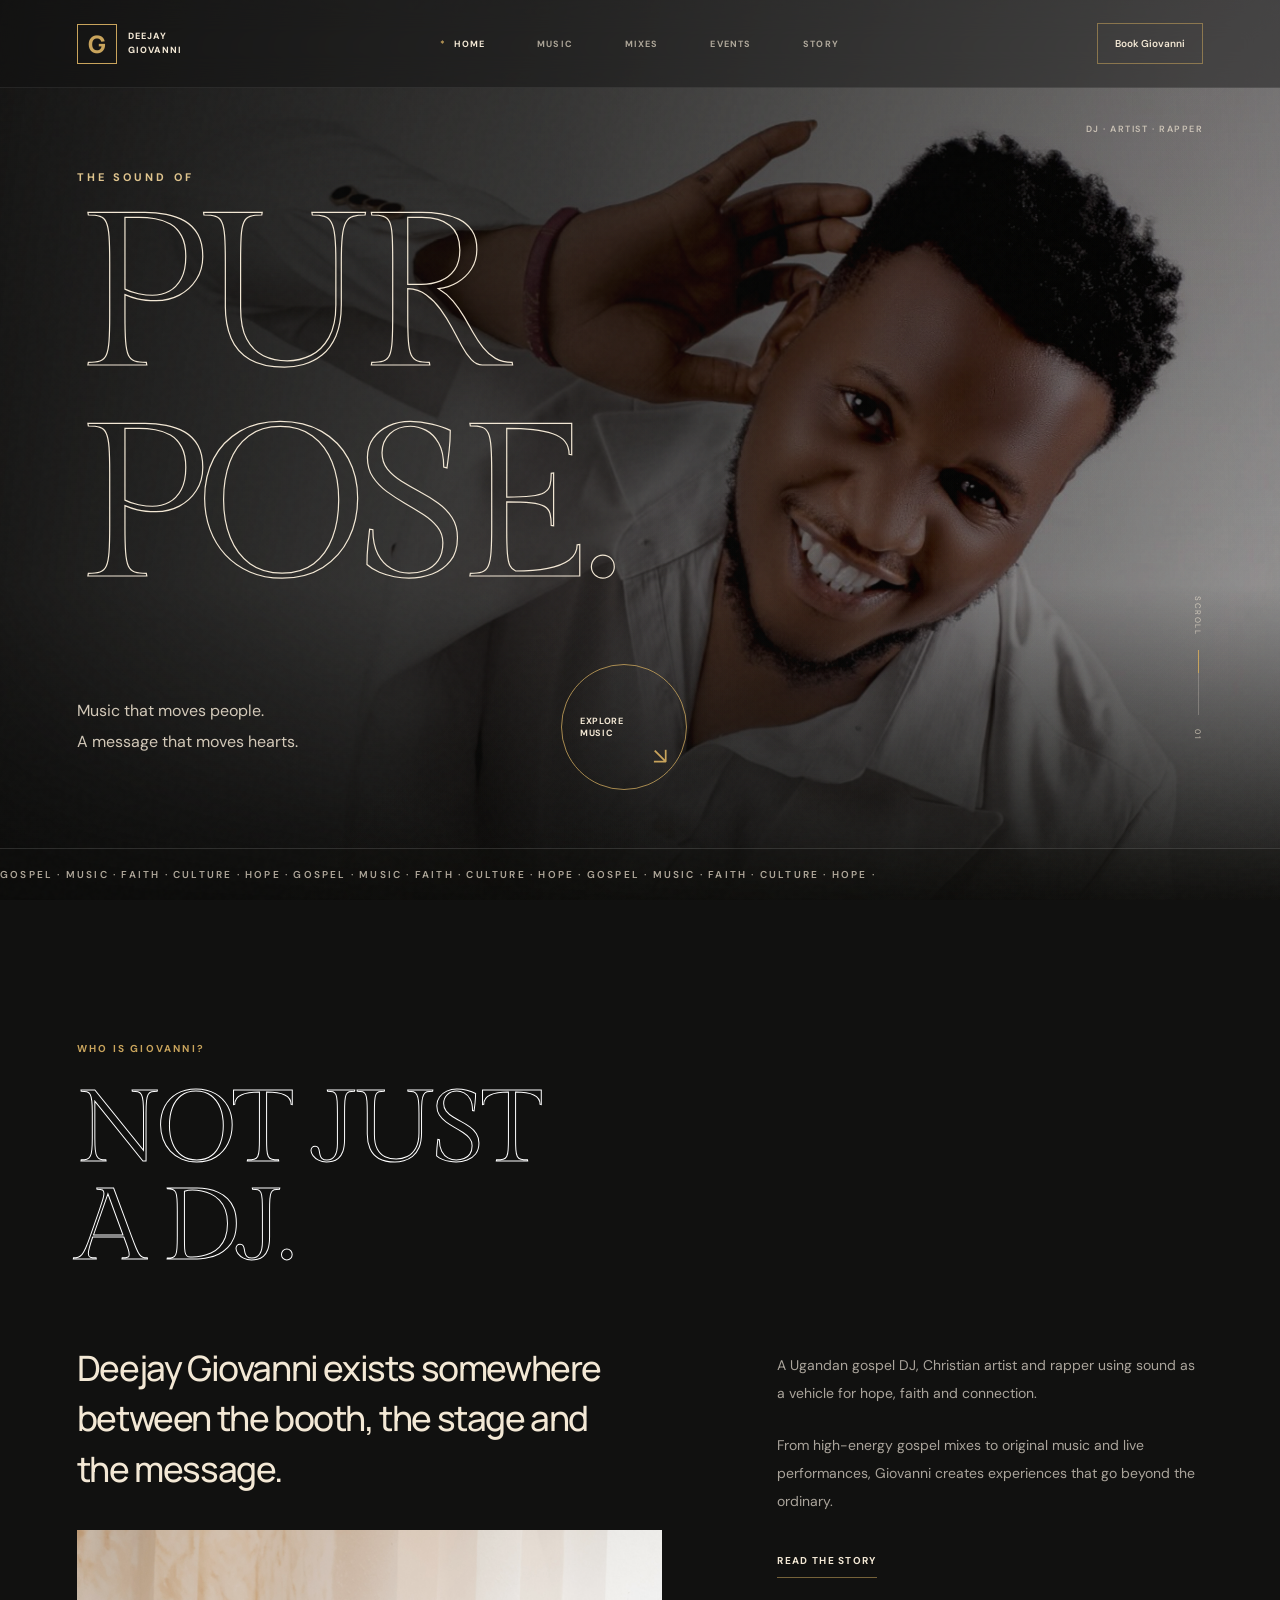
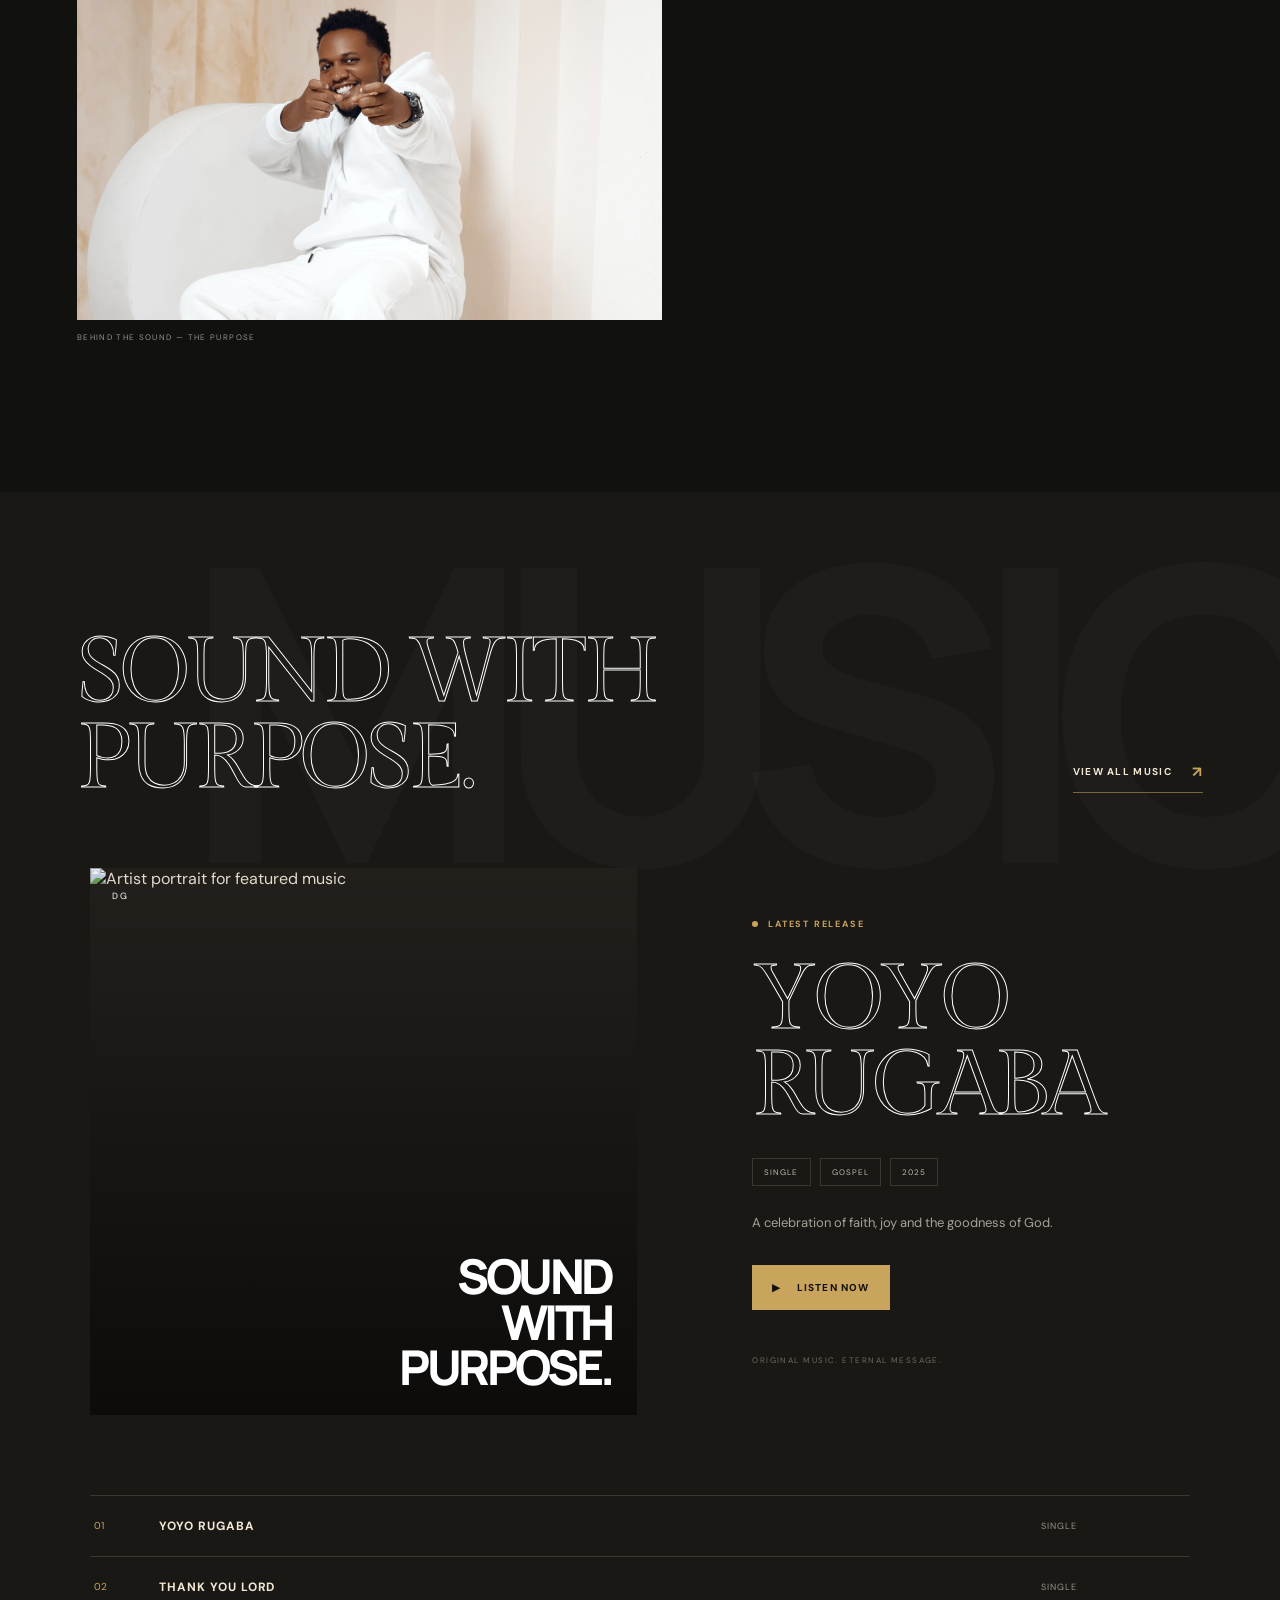
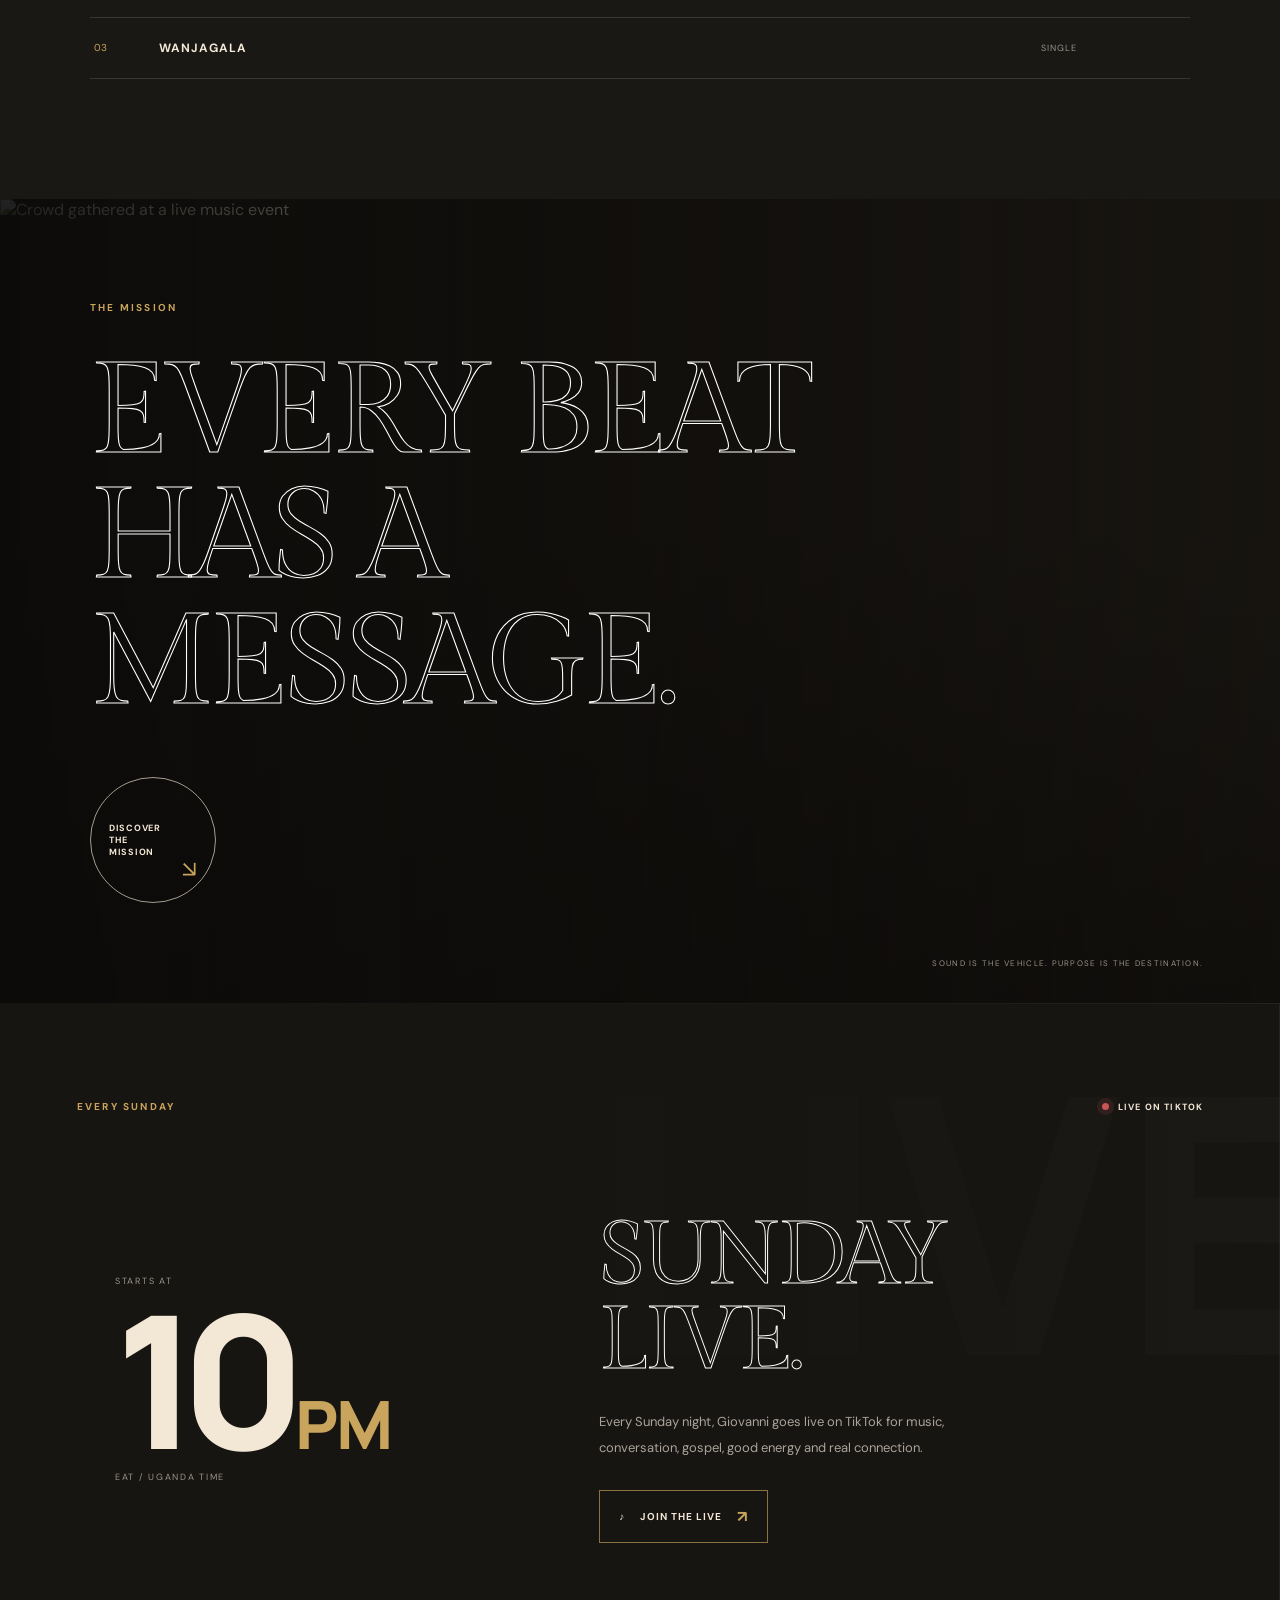
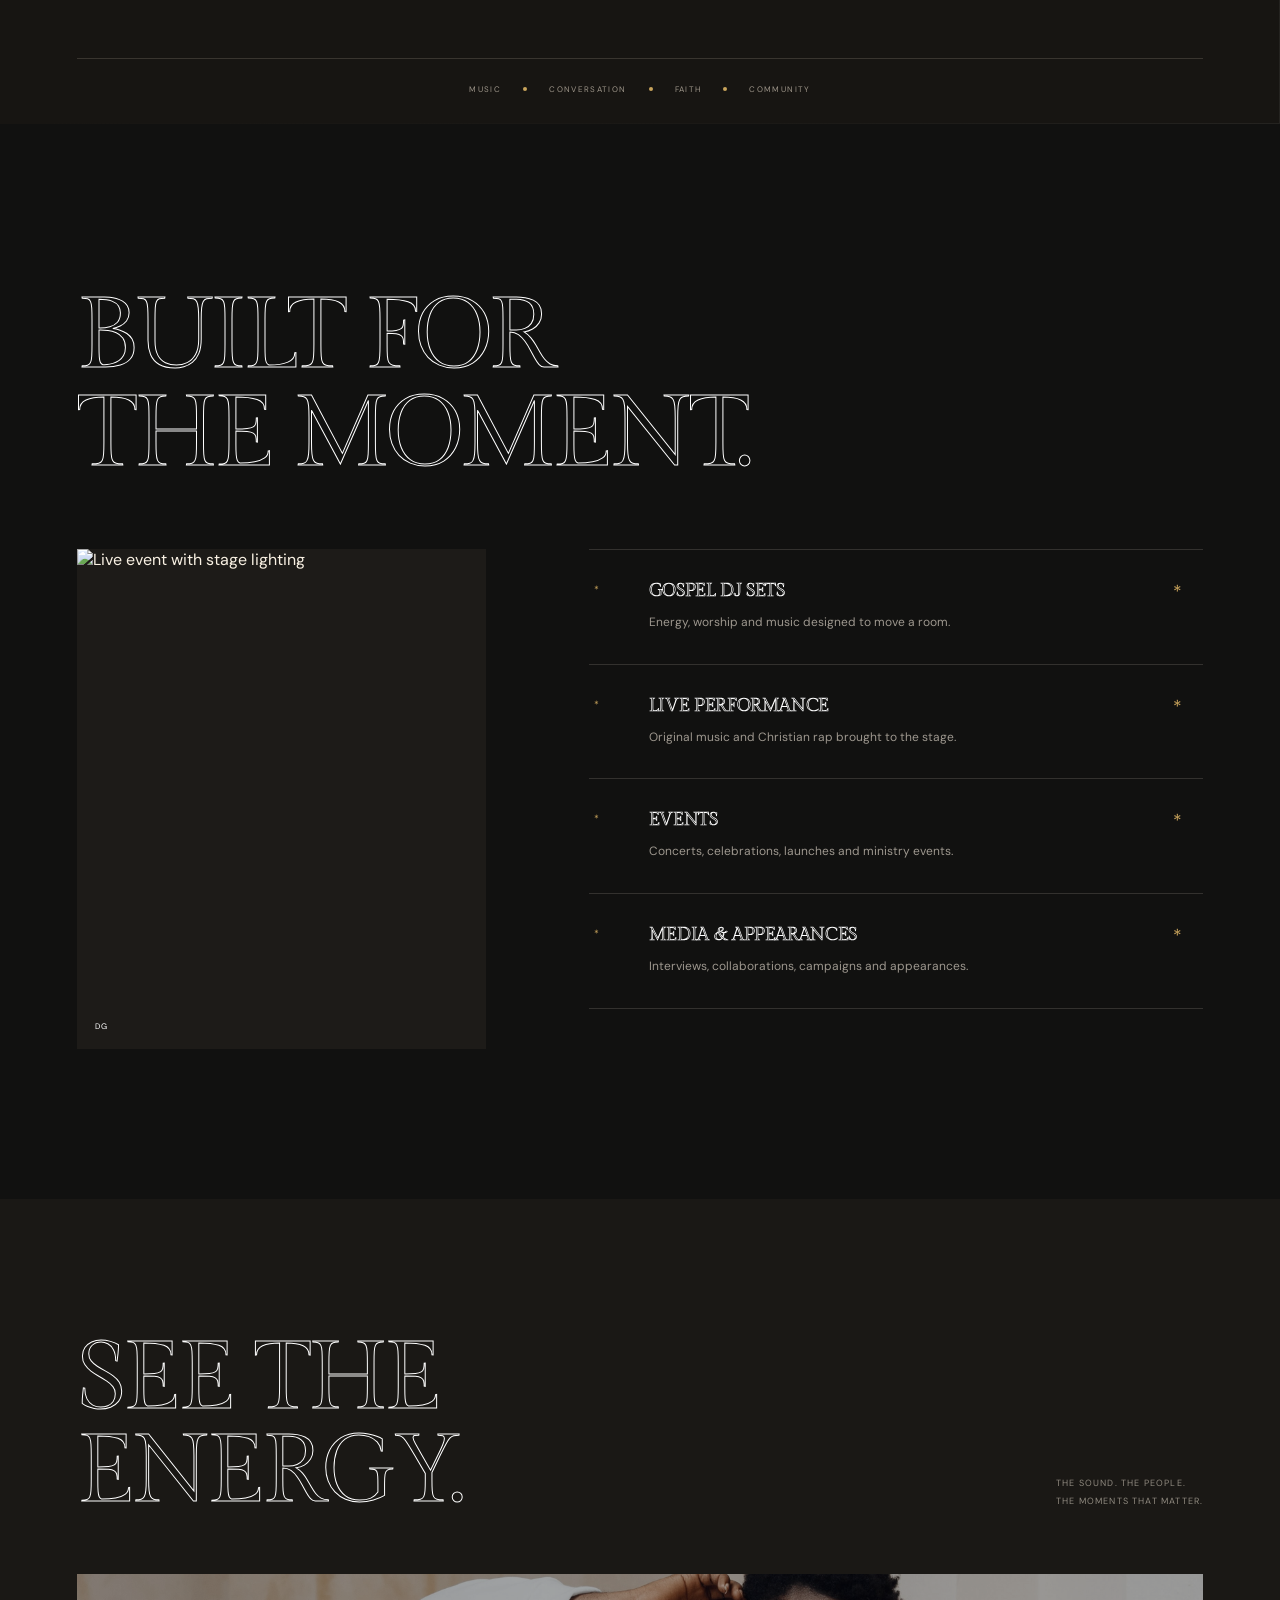
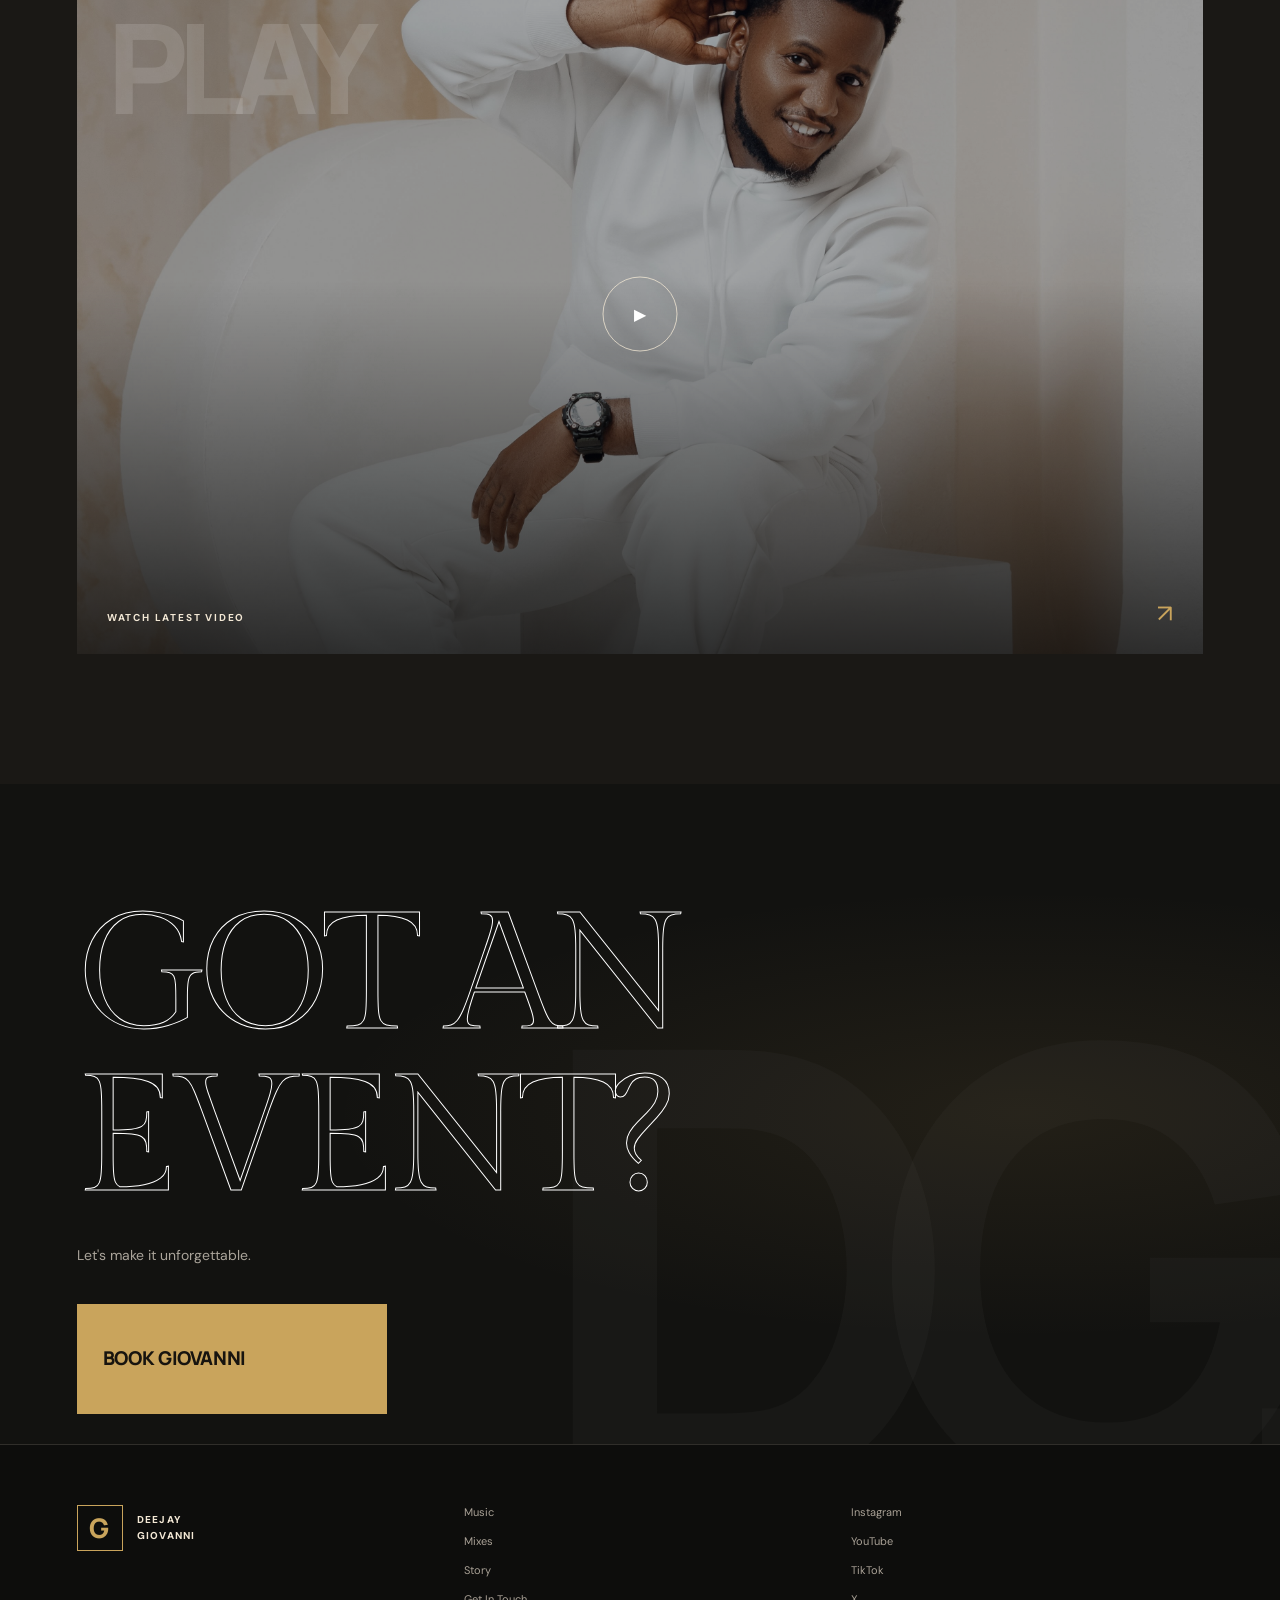
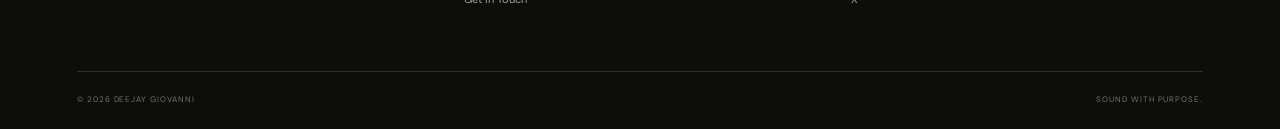
==== commit 781ea2ea: "Add files via upload" ====
--- a/index.html
+++ b/index.html
@@ -15,6 +15,19 @@
     <link rel="preconnect" href="https://fonts.gstatic.com" crossorigin>
 
     <link href="https://fonts.googleapis.com/css2?family=DM+Sans:wght@400;500;600;700&family=Manrope:wght@400;500;600;700;800&display=swap" rel="stylesheet">
+
+
+    <link rel="preconnect" href="https://fonts.googleapis.com">
+    <link rel="preconnect" href="https://fonts.gstatic.com" crossorigin>
+
+    
+    <link href="https://fonts.googleapis.com/css2?family=DM+Sans:wght@400;500;600;700&family=Gilda+Display&family=Manrope:wght@400;500;600;700;800&display=swap" rel="stylesheet">
+
+
+
+    <link rel="preconnect" href="https://fonts.googleapis.com">
+<link rel="preconnect" href="https://fonts.gstatic.com" crossorigin>
+<link href="https://fonts.googleapis.com/css2?family=Gilda+Display&family=DM+Sans:wght@400;500;600;700&family=Manrope:wght@400;500;600;700;800&display=swap" rel="stylesheet">
 
     <link rel="stylesheet" href="style.css">
 </head>
@@ -50,7 +63,7 @@
         <a href="about.html"><span>*</span> STORY</a>
     </nav>
 
-    <a href="booking.html" class="header-book">Book Giovanni <span>↗</span></a>
+    <a href="booking.html" class="header-book">Book Giovanni</a>
 
     <button class="menu-toggle" aria-label="Open menu" aria-expanded="false">
         <span></span>
@@ -61,21 +74,20 @@
 
 <!-- MOBILE MENU -->
 <div class="mobile-menu">
-    <div class="mobile-menu-number">01 — 06</div>
 
     <nav aria-label="Mobile navigation">
         <a href="index.html"><span>*</span> HOME</a>
         <a href="music.html"><span>*</span> MUSIC</a>
         <a href="mixes.html"><span>*</span> MIXES</a>
-        <a href="events.html"><span>*</span> EVENTS</a>
         <a href="about.html"><span>*</span> STORY</a>
-        <a href="booking.html" class="mobile-book">Book Giovanni ↗</a>
+        <a href="booking.html" class="mobile-book">Get In Touch</a>
     </nav>
 
     <div class="mobile-socials">
-        <a href="#" target="_blank" rel="noopener">Instagram ↗</a>
-        <a href="#" target="_blank" rel="noopener">YouTube ↗</a>
-        <a href="#" target="_blank" rel="noopener">TikTok ↗</a>
+        <a href="https://www.instagram.com/deejay_giovanni/" target="_blank" rel="noopener">Instagram</a>
+            <a href="https://www.youtube.com/@deejaygiovanniug/" target="_blank" rel="noopener">YouTube</a>
+            <a href="https://www.tiktok.com/@deejaygiovanni/" target="_blank" rel="noopener">TikTok</a>
+            <a href="https://x.com/DeejaGiovanni" target="_blank" rel="noopener">X</a>
     </div>
 </div>
 
@@ -97,7 +109,7 @@
     <div class="hero-noise"></div>
 
     <div class="hero-topline">
-        <span>UGANDA / EAST AFRICA</span>
+        <span></span>
         <span>DJ · ARTIST · RAPPER</span>
     </div>
 
@@ -143,7 +155,7 @@
 <!-- INTRODUCTION -->
 <section class="intro section-pad">
 
-    <div class="section-number">01</div>
+    <div class="section-number"></div>
 
     <div class="intro-content">
         <div class="eyebrow">WHO IS GIOVANNI?</div>
@@ -170,7 +182,7 @@
 
                 <p>From high-energy gospel mixes to original music and live performances, Giovanni creates experiences that go beyond the ordinary.</p>
 
-                <a href="about.html" class="under-link">READ THE STORY <span>↗</span></a>
+                <a href="about.html" class="under-link">READ THE STORY</a>
             </div>
 
         </div>
@@ -185,7 +197,7 @@
 
     <div class="section-header">
         <div>
-            <div class="eyebrow">02 / LISTEN</div>
+            <div class="eyebrow"></div>
             <h2>SOUND <span>WITH</span><br>PURPOSE.</h2>
         </div>
 
@@ -202,7 +214,7 @@
                 loading="lazy"
             >
             <div class="music-art-shade"></div>
-            <div class="art-number">DG / 001</div>
+            <div class="art-number">DG</div>
             <div class="art-stamp">SOUND<br>WITH<br>PURPOSE.</div>
         </div>
 
@@ -220,10 +232,9 @@
 
             <p>A celebration of faith, joy and the goodness of God.</p>
 
-            <a href="music.html" class="listen-button">
+            <a href="https://www.youtube.com/@deejaygiovanniug/" class="listen-button">
                 <span class="play-icon">▶</span>
                 LISTEN NOW
-                <span class="button-arrow">↗</span>
             </a>
 
             <div class="music-note">ORIGINAL MUSIC. ETERNAL MESSAGE.</div>
@@ -234,25 +245,23 @@
 
     <div class="track-strip">
 
-        <a href="music.html" class="mini-track">
+        <a href="https://youtu.be/RfF9xO0rAs8?si=djIz2WKrZluGLuQt" class="mini-track">
             <span class="track-index">01</span>
             <span class="track-name">YOYO RUGABA</span>
             <span class="track-type">SINGLE</span>
-            <span class="track-arrow">↗</span>
         </a>
 
-        <a href="music.html" class="mini-track">
+        <a href="https://youtu.be/h513zKXFt_w?si=UjGWiayiZfCsnQyu" class="mini-track">
             <span class="track-index">02</span>
             <span class="track-name">THANK YOU LORD</span>
             <span class="track-type">SINGLE</span>
-            <span class="track-arrow">↗</span>
+            
         </a>
 
-        <a href="music.html" class="mini-track">
+        <a href="https://youtu.be/jJEY4WvXXL8?si=eqaMy9SxKfsCzD5U" class="mini-track">
             <span class="track-index">03</span>
             <span class="track-name">WANJAGALA</span>
             <span class="track-type">SINGLE</span>
-            <span class="track-arrow">↗</span>
         </a>
 
     </div>
@@ -322,7 +331,7 @@
 
             <p>Every Sunday night, Giovanni goes live on TikTok for music, conversation, gospel, good energy and real connection.</p>
 
-            <a href="#" class="tiktok-button" target="_blank" rel="noopener">
+            <a href="https://www.tiktok.com/@deejaygiovanni/" class="tiktok-button" target="_blank" rel="noopener">
                 <span class="tiktok-icon">♪</span>
                 JOIN THE LIVE
                 <span>↗</span>
@@ -343,11 +352,11 @@
 <!-- EXPERIENCE -->
 <section class="experience section-pad">
 
-    <div class="section-number">03</div>
+    <div class="section-number"></div>
 
     <div class="experience-content">
 
-        <div class="eyebrow">EXPERIENCE</div>
+        <div class="eyebrow"></div>
         <h2>BUILT FOR<br><span>THE MOMENT.</span></h2>
 
         <div class="experience-layout">
@@ -358,46 +367,46 @@
                     alt="Live event with stage lighting"
                     loading="lazy"
                 >
-                <span>THE EXPERIENCE / 001</span>
+                <span>DG</span>
             </div>
 
             <div class="experience-list">
 
-                <a href="booking.html" class="experience-item">
-                    <span class="experience-number">01</span>
+                <div href="booking.html" class="experience-item">
+                    <span class="experience-number">*</span>
                     <div>
                         <h3>GOSPEL DJ SETS</h3>
                         <p>Energy, worship and music designed to move a room.</p>
                     </div>
-                    <span class="experience-arrow">↗</span>
-                </a>
-
-                <a href="booking.html" class="experience-item">
-                    <span class="experience-number">02</span>
+                    <span class="experience-arrow">*</span>
+                </div>
+
+                <div href="booking.html" class="experience-item">
+                    <span class="experience-number">*</span>
                     <div>
                         <h3>LIVE PERFORMANCE</h3>
                         <p>Original music and Christian rap brought to the stage.</p>
                     </div>
-                    <span class="experience-arrow">↗</span>
-                </a>
-
-                <a href="booking.html" class="experience-item">
-                    <span class="experience-number">03</span>
+                    <span class="experience-arrow">*</span>
+                </div>
+
+                <div href="booking.html" class="experience-item">
+                    <span class="experience-number">*</span>
                     <div>
                         <h3>EVENTS</h3>
                         <p>Concerts, celebrations, launches and ministry events.</p>
                     </div>
-                    <span class="experience-arrow">↗</span>
-                </a>
-
-                <a href="booking.html" class="experience-item">
-                    <span class="experience-number">04</span>
+                    <span class="experience-arrow">*</span>
+                </div>
+
+                <div class="experience-item">
+                    <span class="experience-number">*</span>
                     <div>
                         <h3>MEDIA & APPEARANCES</h3>
                         <p>Interviews, collaborations, campaigns and appearances.</p>
                     </div>
-                    <span class="experience-arrow">↗</span>
-                </a>
+                    <span class="experience-arrow">*</span>
+                </div>
 
             </div>
         </div>
@@ -411,17 +420,17 @@
 
     <div class="video-header">
         <div>
-            <div class="eyebrow">04 / WATCH</div>
+            <div class="eyebrow"></div>
             <h2>SEE THE<br><span>ENERGY.</span></h2>
         </div>
         <p>THE SOUND. THE PEOPLE.<br>THE MOMENTS THAT MATTER.</p>
     </div>
 
-    <a href="videos.html" class="video-card">
+    <a href="music.html#the-music" class="video-card">
 
         <img
             class="video-cover-image"
-            src="https://images.unsplash.com/photo-1514525253161-7a46d19cd819?auto=format&fit=crop&w=2000&q=90"
+            src="images/giovannivideo.jpg"
             alt="Concert stage filled with dramatic lights"
             loading="lazy"
         >
@@ -440,18 +449,17 @@
 <!-- BOOKING CTA -->
 <section class="booking-cta section-pad">
 
-    <div class="booking-number">05</div>
+    <div class="booking-number"></div>
 
     <div class="booking-content">
-        <div class="eyebrow">BOOKINGS / COLLABORATIONS</div>
+        <div class="eyebrow"></div>
 
         <h2>GOT AN<br><span>EVENT?</span></h2>
 
         <p>Let's make it unforgettable.</p>
 
         <a href="booking.html" class="giant-button">
-            <span>BOOK<br>GIOVANNI</span>
-            <strong>↗</strong>
+            <span>BOOK GIOVANNI</span>
         </a>
     </div>
 
@@ -474,26 +482,29 @@
         <div class="footer-navigation">
             <a href="music.html">Music</a>
             <a href="mixes.html">Mixes</a>
-            <a href="events.html">Events</a>
             <a href="about.html">Story</a>
-            <a href="booking.html">Booking</a>
+            <a href="booking.html">Get In Touch</a>
         </div>
 
         <div class="footer-socials">
-            <a href="#" target="_blank" rel="noopener">Instagram ↗</a>
-            <a href="#" target="_blank" rel="noopener">YouTube ↗</a>
-            <a href="#" target="_blank" rel="noopener">TikTok ↗</a>
+            <a href="https://www.instagram.com/deejay_giovanni/" target="_blank" rel="noopener">Instagram</a>
+            <a href="https://www.youtube.com/@deejaygiovanniug/" target="_blank" rel="noopener">YouTube</a>
+            <a href="https://www.tiktok.com/@deejaygiovanni/" target="_blank" rel="noopener">TikTok</a>
+            <a href="https://x.com/DeejaGiovanni" target="_blank" rel="noopener">X</a>
         </div>
 
     </div>
 
     <div class="footer-bottom">
         <span>© <span id="year"></span> DEEJAY GIOVANNI</span>
-        <span>UGANDA / EAST AFRICA</span>
         <span>SOUND WITH PURPOSE.</span>
     </div>
 
 </footer>
+
+
+
+
 
 <script src="script.js"></script>
 
--- a/style.css
+++ b/style.css
@@ -2181,3 +2181,224 @@
         transition-duration: .01ms !important;
     }
 }
+
+
+
+
+
+
+
+
+
+
+
+
+
+
+
+
+
+
+
+
+
+
+
+
+
+
+
+
+
+
+
+
+/* =========================================================
+   DEEJAY GIOVANNI — GLOBAL HEADING FONT
+   GILDA DISPLAY
+========================================================= */
+
+h1,
+h2,
+h3,
+h4,
+h5,
+h6,
+h1 *,
+h2 *,
+h3 *,
+h4 *,
+h5 *,
+h6 * {
+    font-family: "Gilda Display", Georgia, serif !important;
+    font-weight: 400;
+}
+
+/* Preserve the display-heading appearance */
+h1,
+h2,
+h3,
+h4,
+h5,
+h6 {
+    letter-spacing: -0.035em;
+}
+
+/* Responsive heading refinement */
+@media (max-width: 768px) {
+    h1,
+    h2,
+    h3,
+    h4,
+    h5,
+    h6 {
+        letter-spacing: -0.025em;
+    }
+}
+
+
+
+
+
+
+
+
+
+
+
+
+
+
+/* =========================================================
+   DEEJAY GIOVANNI — HOMEPAGE
+   OUTLINED GILDA DISPLAY HEADINGS
+========================================================= */
+
+/* Base heading typography */
+body:not(.music-page) h1,
+body:not(.music-page) h2,
+body:not(.music-page) h3,
+body:not(.music-page) h4,
+body:not(.music-page) h5,
+body:not(.music-page) h6 {
+    font-family: "Gilda Display", Georgia, serif !important;
+    font-weight: 400 !important;
+    text-transform: none;
+    font-synthesis: none;
+    text-shadow: none !important;
+}
+
+/* Transparent text with an outlined edge */
+body:not(.music-page) h1,
+body:not(.music-page) h2,
+body:not(.music-page) h3,
+body:not(.music-page) h4,
+body:not(.music-page) h5,
+body:not(.music-page) h6,
+body:not(.music-page) h1 *,
+body:not(.music-page) h2 *,
+body:not(.music-page) h3 *,
+body:not(.music-page) h4 *,
+body:not(.music-page) h5 *,
+body:not(.music-page) h6 * {
+    color: transparent !important;
+    -webkit-text-fill-color: transparent !important;
+    -webkit-text-stroke: 1px rgba(243, 232, 213, 0.95);
+}
+
+/* HERO — white outline over the photograph */
+body:not(.music-page) .hero-content h1,
+body:not(.music-page) .hero-content h1 * {
+    -webkit-text-stroke: 1.2px #f3e8d5;
+    line-height: 0.9;
+    letter-spacing: -0.045em;
+}
+
+/* LIGHT INTRO SECTION — black outline */
+body:not(.music-page) .intro-content h2,
+body:not(.music-page) .intro-content h2 *,
+body:not(.music-page) .intro-content h2 span {
+    -webkit-text-stroke: 1px #ffffff !important;
+    line-height: 0.96;
+    letter-spacing: -0.04em;
+}
+
+/* FEATURED MUSIC — light text outline on dark background */
+body:not(.music-page) .section-header h2,
+body:not(.music-page) .section-header h2 *,
+body:not(.music-page) .music-info h3,
+body:not(.music-page) .music-info h3 * {
+    -webkit-text-stroke: 1px #ffffff !important;
+    line-height: 0.96;
+    letter-spacing: -0.04em;
+}
+
+/* MISSION — white outline over the background image */
+body:not(.music-page) .statement-content h2,
+body:not(.music-page) .statement-content h2 *,
+body:not(.music-page) .statement-content h2 span,
+body:not(.music-page) .statement-content h2 strong {
+    -webkit-text-stroke: 1.1px #ffffff !important;
+    line-height: 0.98;
+    letter-spacing: -0.04em;
+}
+
+/* SUNDAY LIVE — dark outline for light text areas */
+body:not(.music-page) .tiktok-live-copy h2,
+body:not(.music-page) .tiktok-live-copy h2 *,
+body:not(.music-page) .tiktok-live-copy h2 span {
+    -webkit-text-stroke: 1px #ffffff !important;
+    line-height: 0.96;
+    letter-spacing: -0.04em;
+}
+
+/* EXPERIENCE — black outline on the light section */
+body:not(.music-page) .experience-content > h2,
+body:not(.music-page) .experience-content > h2 *,
+body:not(.music-page) .experience-content > h2 span {
+    -webkit-text-stroke: 1px #ffffff !important;
+    line-height: 0.98;
+    letter-spacing: -0.04em;
+}
+
+/* VIDEO — black outline on the light section */
+body:not(.music-page) .video-header h2,
+body:not(.music-page) .video-header h2 *,
+body:not(.music-page) .video-header h2 span {
+    -webkit-text-stroke: 1px #ffffff !important;
+    line-height: 0.98;
+    letter-spacing: -0.04em;
+}
+
+/* BOOKING — white outline on the dark section */
+body:not(.music-page) .booking-content h2,
+body:not(.music-page) .booking-content h2 *,
+body:not(.music-page) .booking-content h2 span {
+    -webkit-text-stroke: 1px #ffffff !important;
+    line-height: 0.98;
+    letter-spacing: -0.04em;
+}
+
+/* SONG AND SERVICE HEADINGS */
+body:not(.music-page) .experience-item h3,
+body:not(.music-page) .music-record-meta h3 {
+    -webkit-text-stroke: 0.7px #ffffff !important;
+}
+
+/* MOBILE REFINEMENTS */
+@media (max-width: 768px) {
+    body:not(.music-page) .hero-content h1 {
+        letter-spacing: -0.035em;
+    }
+
+    body:not(.music-page) .intro-content h2,
+    body:not(.music-page) .section-header h2,
+    body:not(.music-page) .music-info h3,
+    body:not(.music-page) .statement-content h2,
+    body:not(.music-page) .tiktok-live-copy h2,
+    body:not(.music-page) .experience-content > h2,
+    body:not(.music-page) .video-header h2,
+    body:not(.music-page) .booking-content h2 {
+        letter-spacing: -0.025em;
+    }
+}
